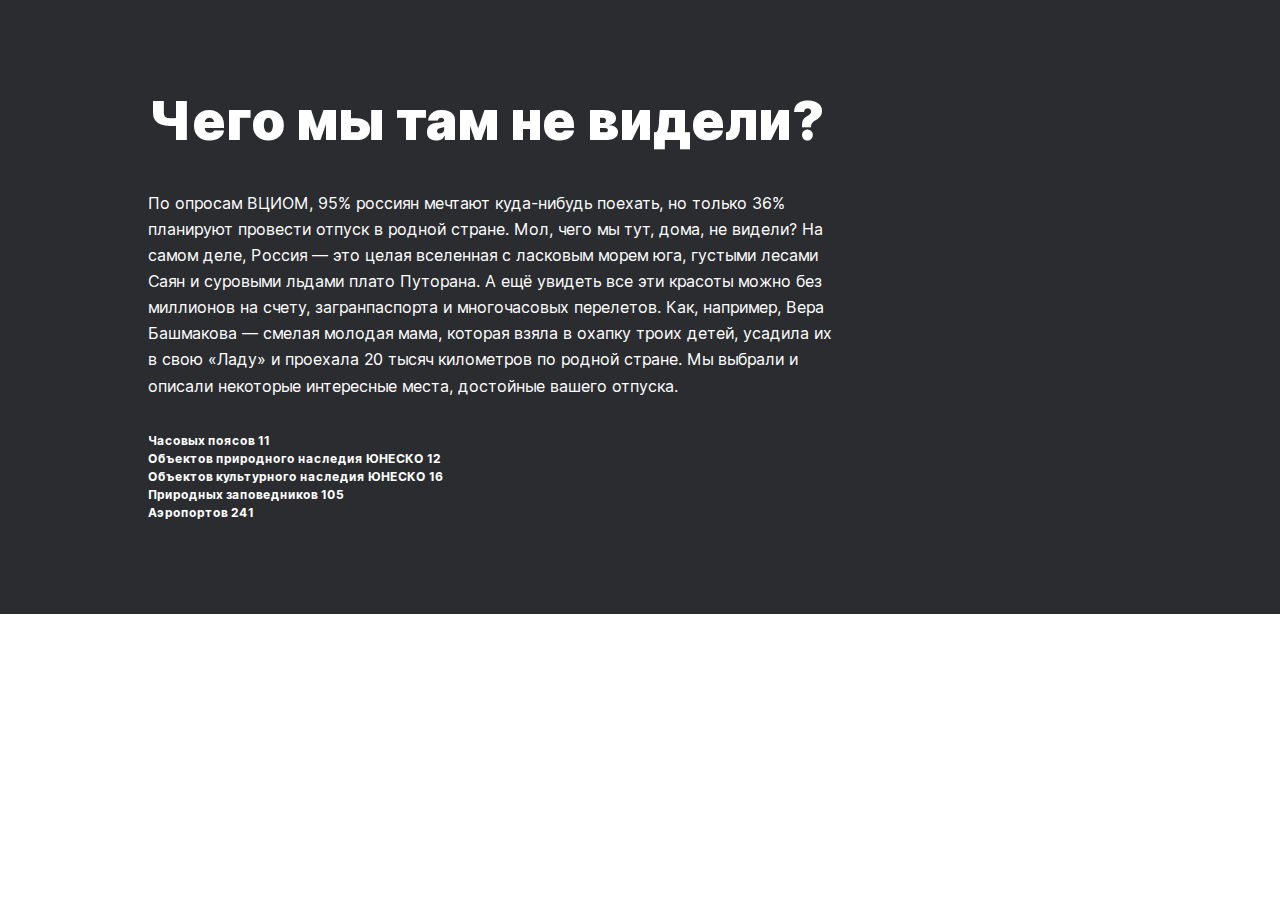
==== travel.html @ 23f6508a "сейчас буду интро делать" ====
<!DOCTYPE html>
<html lang="ru">

<head>
    <meta charset="UTF-8">
    <meta name="viewport" content="width=device-width, initial-scale=1.0">
    <link rel="stylesheet" href="./styles/travel.css">

    <title>Путешествия по России</title>
</head>

<body>

    <div class="page">

        <!-- <header class="header">
            <img class="header__logo" src="./images/header-logo.svg" alt="Логотип Яндекс">
            <div class="header__lang-links">
                <a href="./travel.html" class="header__lang-link header__lang-link_active">Ru</a>
                <a href="#" class="header__lang-link">En</a>
            </div>
        </header> -->

        <main class="content">

            <!-- <div class="lead">
                <h1 class="lead__title">Путешествия по России</h1>
                <p class="lead__subtitle">Настоящая страна не в выпусках новостей, а здесь.</p>
                <div>
                    <img class="lead__image" src="./images/lead-polka.jpg"
                        alt="Вид на спящего в поезде человека у окна">
                    <p class="caption">Ваша полка - верхняя</p>
                </div>
            </div> -->

            <div class="intro">
                <h2 class="intro__title">Чего мы там не видели?</h2>
                <p class="intro__text">По опросам ВЦИОМ, 95% россиян мечтают куда-нибудь поехать, но только 36%
                    планируют
                    провести отпуск в родной стране. Мол, чего мы тут, дома, не видели? На самом деле, Россия — это
                    целая
                    вселенная с ласковым морем юга, густыми лесами Саян и суровыми льдами плато Путорана. А ещё
                    увидеть
                    все
                    эти красоты можно без миллионов на счету, загранпаспорта и многочасовых перелетов. Как,
                    например,
                    Вера
                    Башмакова — смелая молодая мама, которая взяла в охапку троих детей, усадила их в свою «Ладу» и
                    проехала
                    20 тысяч километров по родной стране. Мы выбрали и описали некоторые интересные места, достойные
                    вашего
                    отпуска.</p>
                <ul class="intro__list">
                    <li class="intro__list_item">Часовых поясов 11</li>
                    <li class="intro__list_item">Объектов природного наследия ЮНЕСКО 12</li>
                    <li class="intro__list_item">Объектов культурного наследия ЮНЕСКО 16</li>
                    <li class="intro__list_item">Природных заповедников 105</li>
                    <li class="intro__list_item">Аэропортов 241</li>
                </ul>
            </div>

            <!-- <div class="photo-grid">
                <img src="./images/photo-grid-train.jpg" alt="" class="photo-grid__item">
                <img src="./images/photo-grid-atharva-tulsi.jpg" alt="" class="photo-grid__item">
                <img src="./images/photo-grid-tuman.jpg" alt="" class="photo-grid__item">
                <img src="./images/photo-grid-sochi.jpg" alt="" class="photo-grid__item">
                <img src="./images/photo-grid-arisa.jpg" alt="" class="photo-grid__item">
                <img src="./images/photo-grid-baikal.jpg" alt="" class="photo-grid__item">
                <img src="./images/photo-grid-elbrus.jpg" alt="" class="photo-grid__item">
                <img src="./images/photo-grid-kondratiev.jpg" alt="" class="photo-grid__item">
                <img src="./images/photo-grid-kamchatka-1.jpg" alt="" class="photo-grid__item">
                <img src="./images/photo-grid-kamchatka-2.jpg" alt="" class="photo-grid__item">
                <img src="./images/photo-grid-baikal-2.jpg" alt="" class="photo-grid__item">
                <img src="./images/photo-grid-ergaki.jpg" alt="" class="photo-grid__item">
            </div> -->

            <!-- <div class="places">

                <div class="place">
                    <h2 class="place__title">Куршская коса</h2>
                    <img src="./images/place-kosa.jpg" alt="" class="place__image">
                    <div class="place__website">
                        <p class="place__url-heading">URL</p>
                        <a href="https://park-kosa.ru/" class="place__link">park-kosa.ru</a>
                    </div>
                    <div class="place__paragraphs">
                        <p class="place__paragraph">Здесь, посреди лесов и песчаных дюн, вы сможете увидеть два
                            водных
                            горизонта
                            — спокойного Куршского залива с одной стороны и подёрнутого рябью волн Балтийского моря
                            с
                            другой.
                            Уникальная природная зона на краю российского анклава.</p>
                        <p class="place__paragraph">На этом Калининградская область не заканчивается. Для
                            путешественника и
                            исследователя там же по соседству — самая западная точка России, Балтийская коса, — и
                            немецкое
                            наследие россыпи небольших приморских городов. Атмосфера здешних мест исключает суету,
                            окуная в
                            спокойствие природы и запах стального, прохладного моря.</p>
                    </div>
                </div>

                <div class="place">
                    <h2 class="place__title">Кольский</h2>
                    <img src="./images/place-kolsky.jpg" alt="" class="place__image">
                    <div class="place__website">
                        <p class="place__url-heading">URL</p>
                        <a href="https://yourshot.nationalgeographic.com/photos/?keywords=kolskiy"
                            class="place__link">National Geographic</a>
                    </div>
                    <div class="place__paragraphs">
                        <p class="place__paragraph">Почти весь полуостров находится за Полярным кругом. Саамская
                            тундра,
                            от
                            которой на юг —
                            тайга, а на север — Ледовитый океан, прикидывающийся Баренцевым морем.</p>
                        <p class="place__paragraph">Возможно, вы смотрели Звягинцева и даже слышали историю
                            арктического
                            фестиваля в Териберке. Возможно, слово «Хибины» не осталось под снегом школьных
                            воспоминаний
                            об
                            уроках географии. Возможно, вы не интересовались пронизывающей земную кору сверхглубокой
                            скважиной,
                            а от апатитов вас давно накрывает апатия. Но ваша мечта увидеть северное сияние начинает
                            сбываться с
                            билетом
                            в Мурманск.</p>
                    </div>
                </div>

                <div class="place">
                    <h2 class="place__title">Алтай</h2>
                    <img src="./images/place-altai.jpg" alt="" class="place__image">
                    <div class="place__website">
                        <p class="place__url-heading">URL</p>
                        <a href="https://www.facebook.com/vera.bashmakova/posts/10156011613718822"
                            class="place__link">Facebook</a>
                    </div>
                    <div class="place__paragraphs">
                        <p class="place__paragraph">Алтай — одно из красивейших мест в России.
                            В первую очередь из-за гор: если ехать вдоль хребта, вы увидите склоны, усыпанные
                            соснами,
                            горные
                            реки и озёра. А если вы откроете в автомобиле окна, сможете познакомиться с невидимым
                            чудом
                            здешних
                            мест — горным воздухом.</p>
                        <p class="place__paragraph">Климат на Алтае умеренный, поэтому ехать сюда лучше всего летом.
                            Так
                            вы
                            увидите всё разнообразие местной флоры и фауны. По лесам Алтая бродят лоси, над хребтами
                            летают
                            орлы, а на равнинах пасутся косули. И знаменитые манулы — тоже обитатели Алтайского
                            края.
                        </p>
                    </div>
                </div>

                <div class="place">
                    <h2 class="place__title">Зимний Байкал</h2>
                    <img src="./images/place-winter-baikal.jpg" alt="" class="place__image">
                    <div class="place__website">
                        <p class="place__url-heading">URL</p>
                        <a href="https://vk.com/baikalmile" class="place__link">https://vk.com/baikalmile</a>
                    </div>
                    <div class="place__paragraphs">
                        <p class="place__paragraph">Всем известен Байкал как крупнейшее озеро
                            в мире. Многие также знают, что это самый большой источник пресной воды и одно из
                            красивейших
                            мест в
                            России.</p>
                        <p class="place__paragraph">Конечно, это всё так. Но Байкал ещё идеальное место
                            для соревнований
                            по
                            скийорингу. Это такой вид спорта, когда лыжник привязывает себя
                            к мотоциклу, и тандем старается развить как можно бóльшую скорость на льду. В марте 2019
                            года на
                            фестивале «Байкальская миля» был поставлен мировой рекорд — 197.011 км/ч.</p>
                    </div>
                </div>

                <div class="place">
                    <h2 class="place__title">Карелия</h2>
                    <img src="./images/place-karelia.jpg" alt="" class="place__image">
                    <div class="place__website">
                        <p class="place__url-heading">URL</p>
                        <a href="http://vodlozero.ru/" class="place__link">http://vodlozero.ru/</a>
                    </div>
                    <div class="place__paragraphs">
                        <p class="place__paragraph">Сибирь заканчивается не на Урале, а в Карелии: образующая тайгу
                            сибирская
                            лиственница не растёт западнее Водлозера. Зато здесь она вымахивает на 30 метров — леса
                            карельских
                            национальных парков из-за непроходимых болот никогда не знали топора. Некоторым соснам
                            уже
                            больше
                            чем полтысячелетия. Прикоснитесь к живому существу, видевшему солнце раньше, чем увидал
                            его
                            Иван
                            Грозный.
                            В девственном лесу на сотню километров не встретишь тропы. А на редких тропинках деревья
                            в паре метров от земли помечены медвежьими когтями. Чтобы все знали, кто тут хозяин.</p>
                    </div>
                </div>
            </div> -->

            <!-- <div class="cover">
                <a class="cover__link" href="https://stampsy.com/na-elektrichkakh-do-baikala">
                    <div class="cover__background"></div>
                    <div class="cover__overlay">
                        <h2 class="cover__title">До Байкала «на собаках»</h2>
                        <p class="cover__subtitle">По мотивам учебной темы о Транссибе — путешествие от столицы до
                            Байкала
                            на
                            электричках.</p>
                    </div>
                </a>
            </div> -->
        </main>

        <!-- <footer class="footer">
            <a href="https://yandex.ru/maps" class="footer__link">Карты</a>
            <a href="https://yandex.ru/pogoda" class="footer__link">Погода</a>
            <a href="https://rasp.yandex.ru" class="footer__link">Расписание</a>
            <a href="https://calendar.yandex.ru" class="footer__link">Календарь</a>
            <a href="https://travel.yandex.ru" class="footer__link">Путешествия</a>
            <p class="footer__copyright">© 2020. Елена Сафина</p>
        </footer> -->


    </div>



</body>

</html>
---- styles/travel.css ----
@import url(../fonts/Inter\ Web/inter.css);
@import url(../vendor/normalize.css);

.page {
    margin: 0;
    font-family: Inter;
    color: #fff;
    background-color: #2A2C2F;
    display: flex;
    flex-direction: column;
    align-items: center;
}

/* .header {
    display: flex;
    justify-content: space-between;
    width: 1184px;
    min-height: 52px;
    margin: 28px 0 0;
    padding: 0 48px;
    box-sizing: border-box;
}

@media screen and (min-width: 320px) and (max-width: 1279px) {
    .header {
        width: 100%;
    }
}

@media screen and (min-width: 768px) and (max-width: 1023px) {
    .header {
        padding: 0 24px;
    }
}

@media screen and (min-width: 320px) and (max-width: 767px) {
    .header {
        padding: 0 16px;
    }
}

.header__logo {
    width: 176px;
    height: 52px;
}

@media screen and (min-width: 320px) and (max-width: 767px) {
    .header__logo {
        width: 142px;
        height: 42px;
    }
}

.header__lang-links {
    display: grid;
    grid-template-columns: 1fr 1fr;
    gap: 18px;
    align-items: center;
}

.header__lang-link {
    font-weight: normal;
    font-size: 24px;
    line-height: 28px;
    color: #fff;
    text-decoration-line: none;
}

@media screen and (min-width: 320px) and (max-width: 767px) {
    .header__lang-link {
        font-size: 18px;
        line-height: 20px;
    }
}

.header__lang-link_active {
    text-decoration-line: underline; }*/


.content {
    display: flex;
    flex-direction: column;
    align-items: center;
    margin: 0;
    width: 1184px;
}

@media screen and (min-width: 320px) and (max-width: 1279px) {
    .content {
        width: 100%;
    }
}

/* .lead {
    display: flex;
    flex-direction: column;
    align-items: center;
    margin: 0;
}

@media screen and (min-width: 320px) and (max-width: 1279px) {
    .lead {
        width: 100%;
    }
}


.lead__title {
    font-weight: 900;
    font-size: 96px;
    line-height: 100px;
    width: 720px;
    text-align: center;
    margin: 56px 0 32px;
}

@media screen and (min-width: 1024px) and (max-width: 1279px) {
    .lead__title {
        margin: 48px 0 32px;
    }
}

@media screen and (min-width: 768px) and (max-width: 1023px) {
    .lead__title {
        margin: 48px 0 32px;
    }
}

@media screen and (min-width: 320px) and (max-width: 767px) {
    .lead__title {
        font-size: 40px;
        line-height: 44px;
        width: 288px;
        margin: 48px 0 16px;
    }
}

.lead__subtitle {
    font-weight: normal;
    font-size: 30px;
    line-height: 36px;
    width: 640px;
    text-align: center;
    margin: 0;
}

@media screen and (min-width: 320px) and (max-width: 767px) {
    .lead__subtitle {
        font-size: 16px;
        line-height: 20px;
        width: 288px;
    }
}

.lead__image {
    height: 615px;
    margin: 64px 0 8px;
}

@media screen and (min-width: 1024px) and (max-width: 1279px) {
    .lead__image {
        height: 580px;
        margin: 56px 0 8px;
    }
}

@media screen and (min-width: 768px) and (max-width: 1023px) {
    .lead__image {
        height: 480px;
        margin: 56px 0 8px;
    }
}

@media screen and (min-width: 320px) and (max-width: 767px) {
    .lead__image {
        width: 100%;
        height: 100%;
        margin: 40px 0 8px;
    }
}

.caption {
    width: 100%;
    font-weight: normal;
    font-size: 10px;
    line-height: 14px;
    letter-spacing: 1.5px;
    text-transform: uppercase;
    margin: 0;
} */

.intro {
    margin: 0;
    padding: 92px 0;
    width: 984px;
}

@media screen and (min-width: 1024px) and (max-width: 1279px) {
    .intro {
        width: 928px;
    }
}

@media screen and (min-width: 768px) and (max-width: 1023px) {
    .intro {
        padding: 88px 0;
        width: 720px;
    }
}

@media screen and (min-width: 320px) and (max-width: 767px) {
    .intro {
        padding: 64px 0;
        width: 288px;
    }
}

.intro__title {
    font-weight: 900;
    font-size: 54px;
    line-height: 58px;
    width: 690px;
    margin: 0;
}

@media screen and (min-width: 768px) and (max-width: 1023px) {
    .intro__title {
        width: 100%;
    }
}

@media screen and (min-width: 320px) and (max-width: 767px) {
    .intro__title {
        width: 100%;
        font-size: 32px;
        line-height: 35px;
    }
}

.intro__text {
    font-weight: normal;
    font-size: 16px;
    line-height: 163%;
    width: 690px;
    margin: 40px 0 33px;
}

@media screen and (min-width: 768px) and (max-width: 1023px) {
    .intro__text {
        width: 100%;
    }
}

@media screen and (min-width: 320px) and (max-width: 767px) {
    .intro__text {
        width: 100%;
    }
}

.intro__list {
    width: 690px;
    margin: 0;
    padding-left: 0;
    list-style-type: none;
}

@media screen and (min-width: 768px) and (max-width: 1023px) {
    .intro__list {
        width: 100%;
    }
}

@media screen and (min-width: 320px) and (max-width: 767px) {
    .intro__list {
        width: 100%;
    }
}


.intro__list_item {
    font-weight: bold;
    font-size: 12px;
    line-height: 18px;
}

/* .photo-grid {
    display: grid;
    grid-template-columns: repeat(4, 284px);
    grid-template-rows: repeat(3, 213px);
    gap: 16px;
}

@media screen and (min-width: 1024px) and (max-width: 1279px) {
    .photo-grid {
        display: grid;
        grid-template-columns: repeat(3, 300px);
        grid-template-rows: repeat(4, 225px);
        gap: 14px;
    }
}

@media screen and (min-width: 768px) and (max-width: 1023px) {
    .photo-grid {
        display: grid;
        grid-template-columns: 352px 352px;
        grid-template-rows: repeat(6, 264px);
        gap: 16px;
    }
}

@media screen and (min-width: 320px) and (max-width: 767px) {
    .photo-grid {
        display: grid;
        grid-template-columns: 288px;
        grid-template-rows: repeat(12, 216px);
        gap: 12px;
    }
}

.photo-grid__item {
    width: 100%;
    height: 100%;
} */

/* .places {
    width: 984px;
    display: grid;
    margin: 0;
    padding: 92px 0 0;
    gap: 80px;
} 

@media screen and (min-width: 1024px) and (max-width: 1279px) {
    .places {
        width: 928px;
    }
}

@media screen and (min-width: 768px) and (max-width: 1023px) {
    .places {
        width: 720px;
    }
}

@media screen and (min-width: 320px) and (max-width: 767px) {
    .places {
        width: px;
    }
}

.place {
    display: grid;
    grid-auto-flow: column;
    grid-template-columns: auto auto;
    grid-template-rows: auto auto;
    gap: 48px 40px;
}

.place__title {
    font-weight: 900;
    font-size: 72px;
    line-height: 76px;
    grid-row: 1;
    grid-column: 1;
    margin: 0 0;
}

.place__image {
    width: 460px;
    height: 460px;
    grid-row: 2;
    grid-column: 1;
}

.place__website {
    grid-row: 1;
    grid-column: 2;
    display: flex;
    flex-direction: column;
    justify-content: flex-end;
}

.place__url-heading {
    font-weight: normal;
    font-size: 12px;
    line-height: 12px;
    color: #aaa;
    margin: 0;
}

.place__link {
    font-weight: normal;
    font-size: 18px;
    line-height: 22px;
    text-decoration-line: underline;
    color: #fff;
    margin-top: 12px;
}

.place__link:hover {
    opacity: .8;
}

.place__paragraphs {
    width: 484px;
    font-weight: normal;
    font-size: 18px;
    line-height: 163%;
    grid-row: 2;
    grid-column: 2;
}

.place__paragraph {
    margin: 0 0 26px;
} */


/* .cover {
    width: 1184px;
    min-height: 740px;
    margin: 92px 0;
    padding: 92px 0; 
    position: relative;
}

.cover__link {
    color: #fff;
    text-decoration: none;
}

.cover__title {
    font-weight: 900;
    font-size: 72px;
    line-height: 76px;
    width: 560px;
    z-index: 3;
    text-align: center;
    margin: 0 0;
}

.cover__subtitle {
    font-weight: normal;
    font-size: 18px;
    line-height: 22px;
    width: 360px;
    z-index: 3;
    text-align: center;
    margin: 32px 0 0;
}

.cover__overlay {
    width: 100%;
    height: 100%;
    position: absolute;
    z-index: 2;
    background-color: rgba(41, 43, 46, 0.3);
    display: flex;
    flex-direction: column;
    align-items: center;
    justify-content: center;
}

.cover__overlay:hover {
    background-color: rgba(41, 43, 46, 0.8);
}

.cover__background {
    width: 100%;
    height: 100%;
    background-image: url(../images/cover-trains.jpg);
    position: absolute;
    z-index: 1;
    background-size: cover;
} */

/* .footer {
    width: 1184px;
    min-height: 18px;
    display: flex;
    margin: 0 0 24px;
    padding: 0 48px;
    box-sizing: border-box;
}

@media screen and (min-width: 320px) and (max-width: 1279px) {
    .footer {
        width: 100%;
    }
}

@media screen and (min-width: 768px) and (max-width: 1023px) {
    .footer {
        padding: 0 24px;
    }
}

@media screen and (min-width: 320px) and (max-width: 767px) {
    .footer {
        padding: 0 16px;
        flex-direction: column;
    }
}

.footer__link {
    font-weight: normal;
    font-size: 16px;
    line-height: 18px;
    color: #fff;
    text-decoration-line: none;
    margin: 0 18px 0 0;
}

@media screen and (min-width: 320px) and (max-width: 767px) {
    .footer__link {
        font-size: 24px;
        line-height: 24px;
        margin: 32px 0 0;
    }
}

.footer__link:hover {
    opacity: .8;
}

.footer__copyright {
    font-weight: normal;
    font-size: 14px;
    line-height: 16px;
    margin: 0 0 0 auto;
}

@media screen and (min-width: 320px) and (max-width: 767px) {
    .footer__copyright {
        line-height: 14px;
        margin: 48px 0 0;
    }
} */
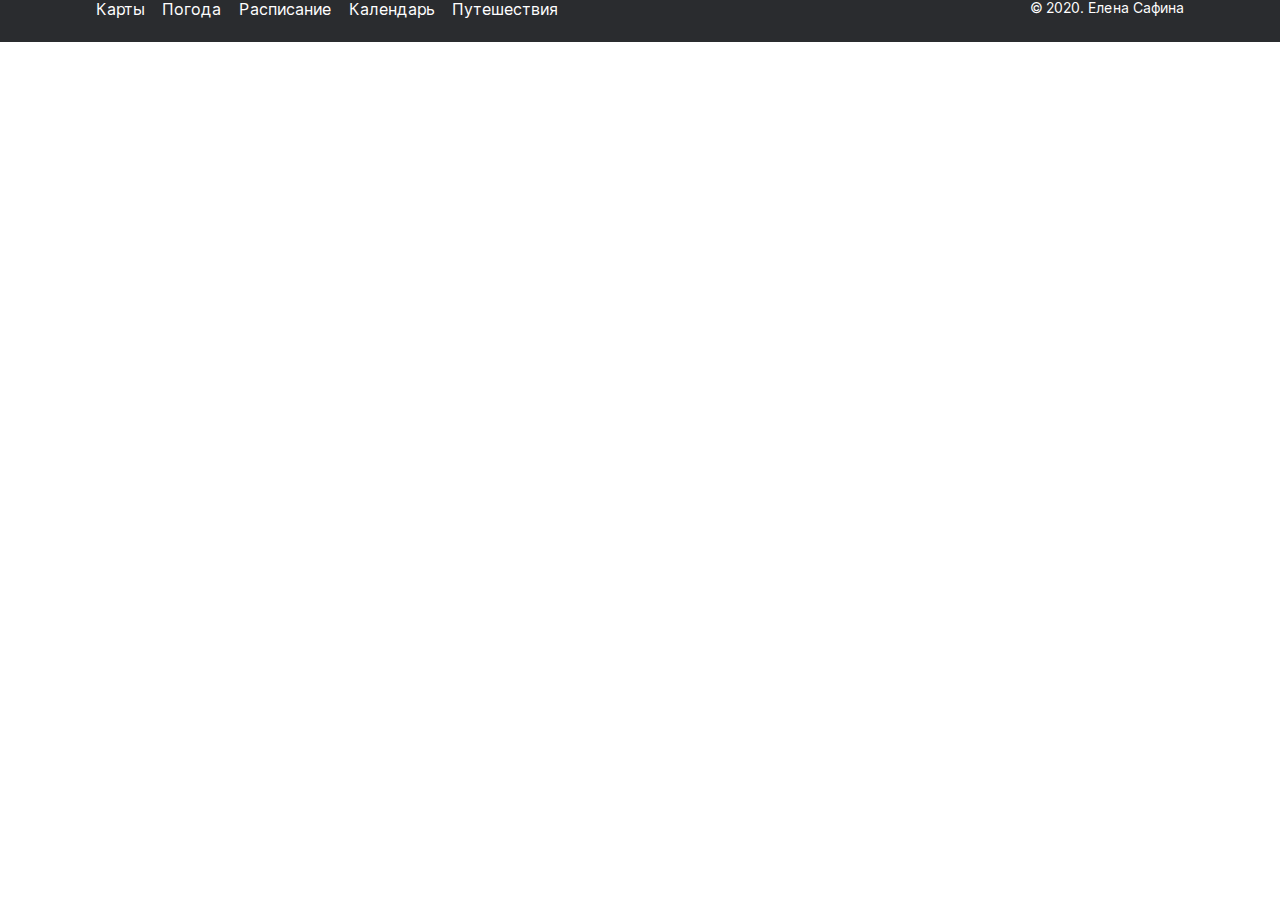
==== commit bda8fa3e: "интро сломан, иду делать грид" ====
--- a/travel.html
+++ b/travel.html
@@ -33,23 +33,16 @@
                 </div>
             </div> -->
 
-            <div class="intro">
+            <!-- <div class="intro">
                 <h2 class="intro__title">Чего мы там не видели?</h2>
-                <p class="intro__text">По опросам ВЦИОМ, 95% россиян мечтают куда-нибудь поехать, но только 36%
-                    планируют
-                    провести отпуск в родной стране. Мол, чего мы тут, дома, не видели? На самом деле, Россия — это
-                    целая
-                    вселенная с ласковым морем юга, густыми лесами Саян и суровыми льдами плато Путорана. А ещё
-                    увидеть
-                    все
-                    эти красоты можно без миллионов на счету, загранпаспорта и многочасовых перелетов. Как,
-                    например,
-                    Вера
-                    Башмакова — смелая молодая мама, которая взяла в охапку троих детей, усадила их в свою «Ладу» и
-                    проехала
-                    20 тысяч километров по родной стране. Мы выбрали и описали некоторые интересные места, достойные
-                    вашего
-                    отпуска.</p>
+                <p class="intro__text">По&nbsp;опросам ВЦИОМ, 95% россиян мечтают <nobr>куда-нибудь</nobr> поехать,
+                    но только 36% планируют провести отпуск в&nbsp;родной стране. Мол, чего мы&nbsp;тут, дома,
+                    не&nbsp;видели? На&nbsp;самом деле, Россия&nbsp;&mdash; это целая вселенная с&nbsp;ласковым морем
+                    юга, густыми лесами Саян и&nbsp;суровыми льдами плато Путорана. А&nbsp;ещё увидеть все эти красоты
+                    можно без миллионов на&nbsp;счету, загранпаспорта и&nbsp;многочасовых перелетов. Как, например, Вера
+                    Башмакова&nbsp;&mdash; смелая молодая мама, которая взяла в&nbsp;охапку троих детей, усадила
+                    их&nbsp;в&nbsp;свою &laquo;Ладу&raquo; и&nbsp;проехала 20 тысяч километров по&nbsp;родной стране.
+                    Мы&nbsp;выбрали и&nbsp;описали некоторые интересные места, достойные вашего отпуска.</p>
                 <ul class="intro__list">
                     <li class="intro__list_item">Часовых поясов 11</li>
                     <li class="intro__list_item">Объектов природного наследия ЮНЕСКО 12</li>
@@ -57,7 +50,7 @@
                     <li class="intro__list_item">Природных заповедников 105</li>
                     <li class="intro__list_item">Аэропортов 241</li>
                 </ul>
-            </div>
+            </div> -->
 
             <!-- <div class="photo-grid">
                 <img src="./images/photo-grid-train.jpg" alt="" class="photo-grid__item">
@@ -219,14 +212,14 @@
             </div> -->
         </main>
 
-        <!-- <footer class="footer">
+        <footer class="footer">
             <a href="https://yandex.ru/maps" class="footer__link">Карты</a>
             <a href="https://yandex.ru/pogoda" class="footer__link">Погода</a>
             <a href="https://rasp.yandex.ru" class="footer__link">Расписание</a>
             <a href="https://calendar.yandex.ru" class="footer__link">Календарь</a>
             <a href="https://travel.yandex.ru" class="footer__link">Путешествия</a>
             <p class="footer__copyright">© 2020. Елена Сафина</p>
-        </footer> -->
+        </footer>
 
 
     </div>
--- a/styles/travel.css
+++ b/styles/travel.css
@@ -189,29 +189,30 @@
     margin: 0;
 } */
 
-.intro {
-    margin: 0;
-    padding: 92px 0;
+/* .intro {
+    margin: 92px 0;
     width: 984px;
+
 }
 
 @media screen and (min-width: 1024px) and (max-width: 1279px) {
     .intro {
+
         width: 928px;
     }
 }
 
 @media screen and (min-width: 768px) and (max-width: 1023px) {
     .intro {
-        padding: 88px 0;
         width: 720px;
+        margin: 88px 24px;
     }
 }
 
 @media screen and (min-width: 320px) and (max-width: 767px) {
     .intro {
-        padding: 64px 0;
-        width: 288px;
+        margin: 64px 16px;
+        min-width: 288px;
     }
 }
 
@@ -219,7 +220,7 @@
     font-weight: 900;
     font-size: 54px;
     line-height: 58px;
-    width: 690px;
+    width: 100%;
     margin: 0;
 }
 
@@ -241,7 +242,7 @@
     font-weight: normal;
     font-size: 16px;
     line-height: 163%;
-    width: 690px;
+    max-width: 100%;
     margin: 40px 0 33px;
 }
 
@@ -281,7 +282,7 @@
     font-weight: bold;
     font-size: 12px;
     line-height: 18px;
-}
+} */
 
 /* .photo-grid {
     display: grid;
@@ -473,7 +474,7 @@
     background-size: cover;
 } */
 
-/* .footer {
+.footer {
     width: 1184px;
     min-height: 18px;
     display: flex;
@@ -534,4 +535,4 @@
         line-height: 14px;
         margin: 48px 0 0;
     }
-} */+}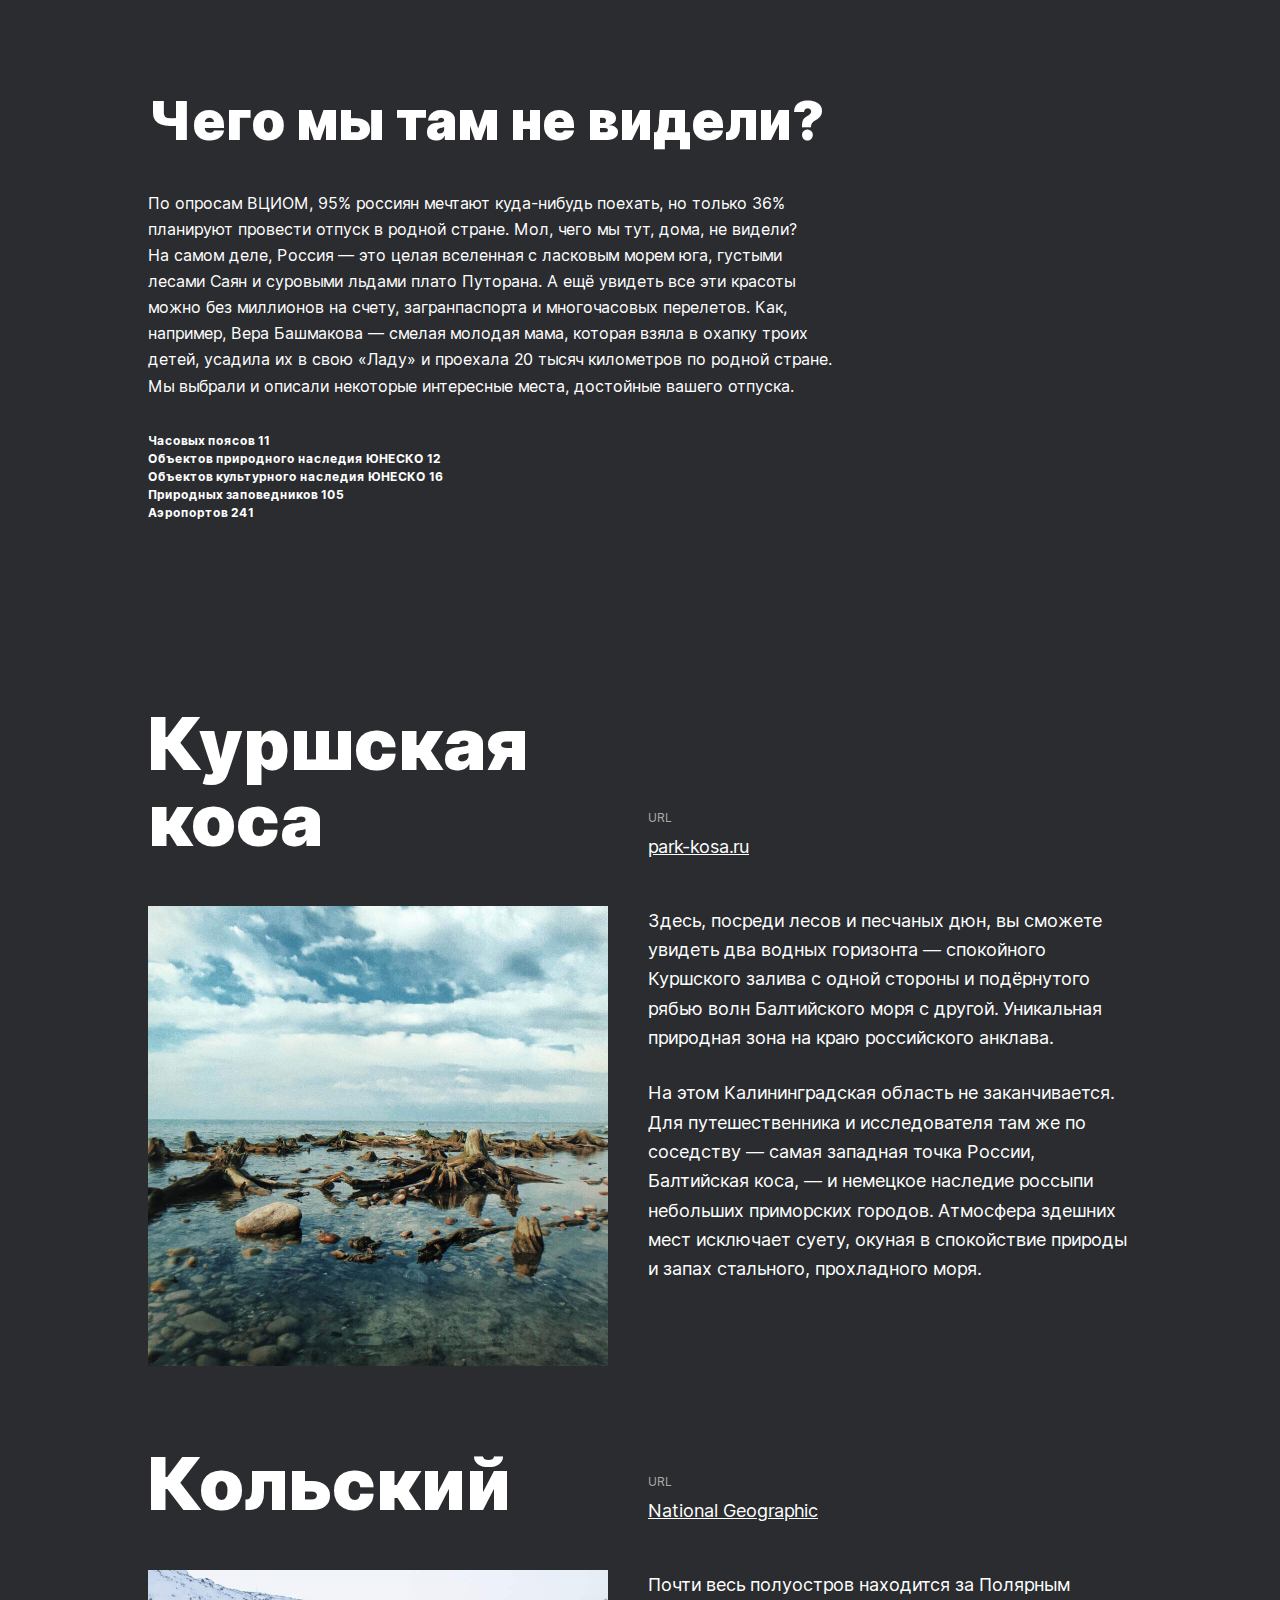
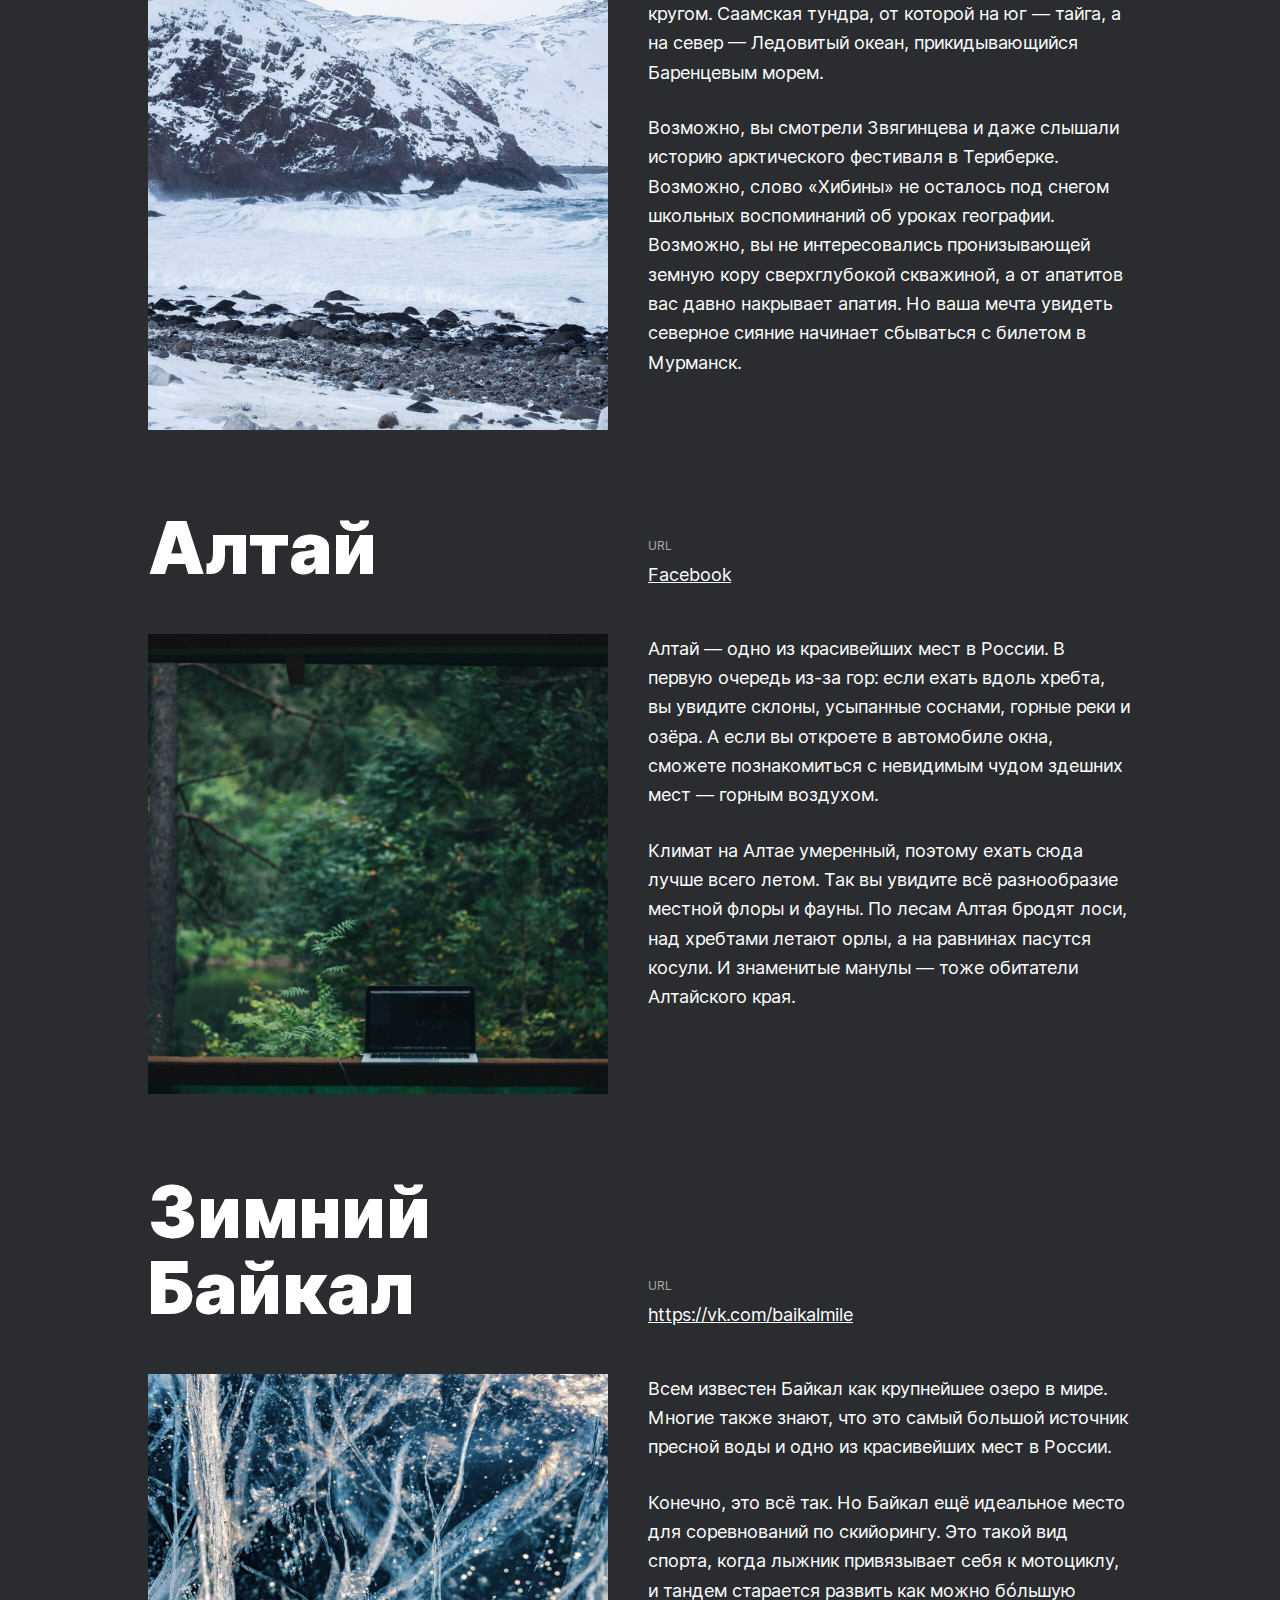
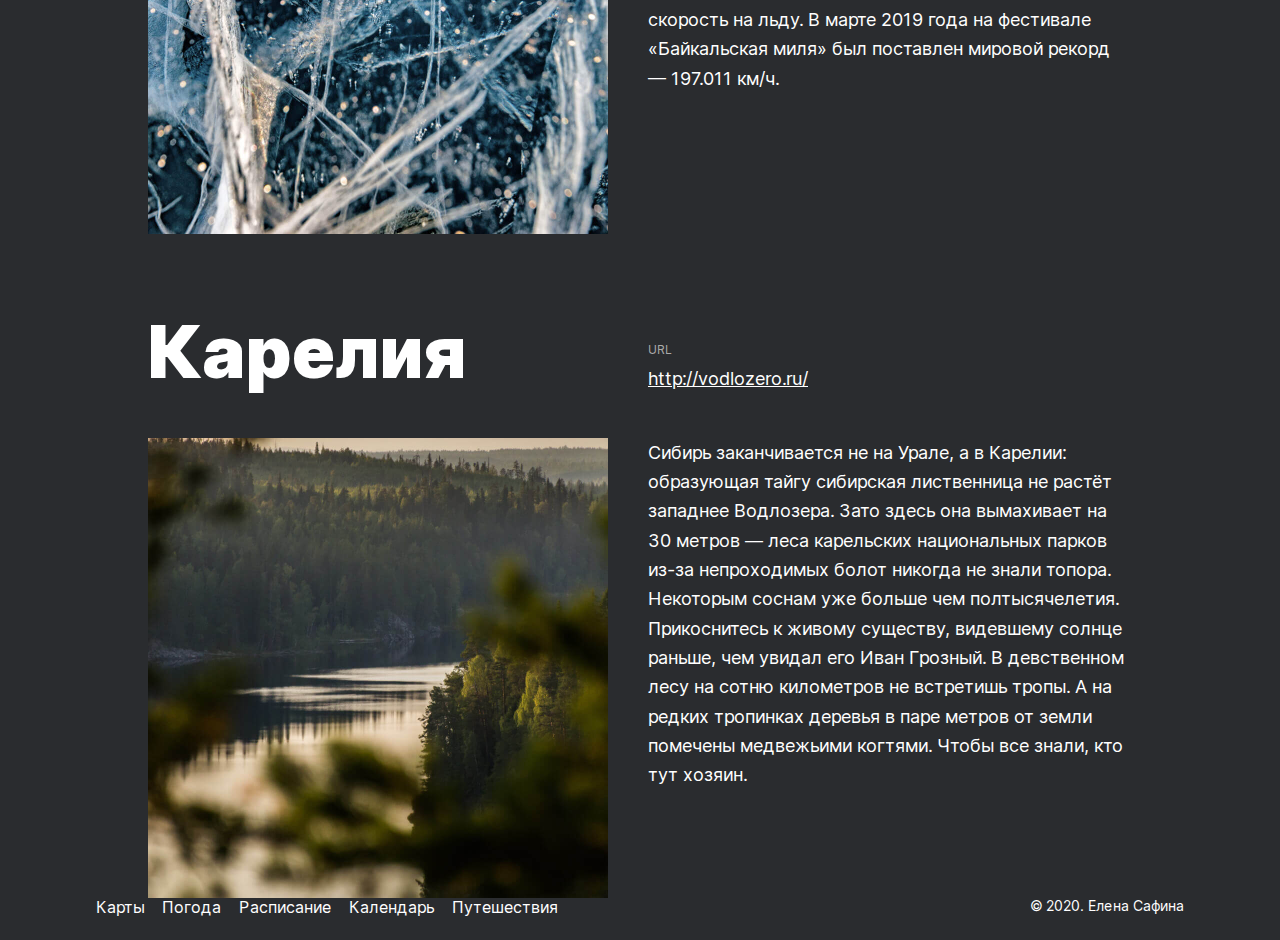
==== commit 96adc598: "интро ок" ====
--- a/travel.html
+++ b/travel.html
@@ -19,11 +19,11 @@
                 <a href="./travel.html" class="header__lang-link header__lang-link_active">Ru</a>
                 <a href="#" class="header__lang-link">En</a>
             </div>
-        </header> -->
+        </header>
 
         <main class="content">
 
-            <!-- <div class="lead">
+            <div class="lead">
                 <h1 class="lead__title">Путешествия по России</h1>
                 <p class="lead__subtitle">Настоящая страна не в выпусках новостей, а здесь.</p>
                 <div>
@@ -33,26 +33,26 @@
                 </div>
             </div> -->
 
-            <!-- <div class="intro">
-                <h2 class="intro__title">Чего мы там не видели?</h2>
-                <p class="intro__text">По&nbsp;опросам ВЦИОМ, 95% россиян мечтают <nobr>куда-нибудь</nobr> поехать,
-                    но только 36% планируют провести отпуск в&nbsp;родной стране. Мол, чего мы&nbsp;тут, дома,
-                    не&nbsp;видели? На&nbsp;самом деле, Россия&nbsp;&mdash; это целая вселенная с&nbsp;ласковым морем
-                    юга, густыми лесами Саян и&nbsp;суровыми льдами плато Путорана. А&nbsp;ещё увидеть все эти красоты
-                    можно без миллионов на&nbsp;счету, загранпаспорта и&nbsp;многочасовых перелетов. Как, например, Вера
-                    Башмакова&nbsp;&mdash; смелая молодая мама, которая взяла в&nbsp;охапку троих детей, усадила
-                    их&nbsp;в&nbsp;свою &laquo;Ладу&raquo; и&nbsp;проехала 20 тысяч километров по&nbsp;родной стране.
-                    Мы&nbsp;выбрали и&nbsp;описали некоторые интересные места, достойные вашего отпуска.</p>
-                <ul class="intro__list">
-                    <li class="intro__list_item">Часовых поясов 11</li>
-                    <li class="intro__list_item">Объектов природного наследия ЮНЕСКО 12</li>
-                    <li class="intro__list_item">Объектов культурного наследия ЮНЕСКО 16</li>
-                    <li class="intro__list_item">Природных заповедников 105</li>
-                    <li class="intro__list_item">Аэропортов 241</li>
-                </ul>
-            </div> -->
-
-            <!-- <div class="photo-grid">
+        <div class="intro">
+            <h2 class="intro__title">Чего мы там не видели?</h2>
+            <p class="intro__text">По&nbsp;опросам ВЦИОМ, 95% россиян мечтают <nobr>куда-нибудь</nobr> поехать,
+                но только 36% планируют провести отпуск в&nbsp;родной стране. Мол, чего мы&nbsp;тут, дома,
+                не&nbsp;видели? На&nbsp;самом деле, Россия&nbsp;&mdash; это целая вселенная с&nbsp;ласковым морем
+                юга, густыми лесами Саян и&nbsp;суровыми льдами плато Путорана. А&nbsp;ещё увидеть все эти красоты
+                можно без миллионов на&nbsp;счету, загранпаспорта и&nbsp;многочасовых перелетов. Как, например, Вера
+                Башмакова&nbsp;&mdash; смелая молодая мама, которая взяла в&nbsp;охапку троих детей, усадила
+                их&nbsp;в&nbsp;свою &laquo;Ладу&raquo; и&nbsp;проехала 20 тысяч километров по&nbsp;родной стране.
+                Мы&nbsp;выбрали и&nbsp;описали некоторые интересные места, достойные вашего отпуска.</p>
+            <ul class="intro__list">
+                <li class="intro__list_item">Часовых поясов 11</li>
+                <li class="intro__list_item">Объектов природного наследия ЮНЕСКО 12</li>
+                <li class="intro__list_item">Объектов культурного наследия ЮНЕСКО 16</li>
+                <li class="intro__list_item">Природных заповедников 105</li>
+                <li class="intro__list_item">Аэропортов 241</li>
+            </ul>
+        </div>
+
+        <!-- <div class="photo-grid">
                 <img src="./images/photo-grid-train.jpg" alt="" class="photo-grid__item">
                 <img src="./images/photo-grid-atharva-tulsi.jpg" alt="" class="photo-grid__item">
                 <img src="./images/photo-grid-tuman.jpg" alt="" class="photo-grid__item">
@@ -67,138 +67,138 @@
                 <img src="./images/photo-grid-ergaki.jpg" alt="" class="photo-grid__item">
             </div> -->
 
-            <!-- <div class="places">
-
-                <div class="place">
-                    <h2 class="place__title">Куршская коса</h2>
-                    <img src="./images/place-kosa.jpg" alt="" class="place__image">
-                    <div class="place__website">
-                        <p class="place__url-heading">URL</p>
-                        <a href="https://park-kosa.ru/" class="place__link">park-kosa.ru</a>
-                    </div>
-                    <div class="place__paragraphs">
-                        <p class="place__paragraph">Здесь, посреди лесов и песчаных дюн, вы сможете увидеть два
-                            водных
-                            горизонта
-                            — спокойного Куршского залива с одной стороны и подёрнутого рябью волн Балтийского моря
-                            с
-                            другой.
-                            Уникальная природная зона на краю российского анклава.</p>
-                        <p class="place__paragraph">На этом Калининградская область не заканчивается. Для
-                            путешественника и
-                            исследователя там же по соседству — самая западная точка России, Балтийская коса, — и
-                            немецкое
-                            наследие россыпи небольших приморских городов. Атмосфера здешних мест исключает суету,
-                            окуная в
-                            спокойствие природы и запах стального, прохладного моря.</p>
-                    </div>
-                </div>
-
-                <div class="place">
-                    <h2 class="place__title">Кольский</h2>
-                    <img src="./images/place-kolsky.jpg" alt="" class="place__image">
-                    <div class="place__website">
-                        <p class="place__url-heading">URL</p>
-                        <a href="https://yourshot.nationalgeographic.com/photos/?keywords=kolskiy"
-                            class="place__link">National Geographic</a>
-                    </div>
-                    <div class="place__paragraphs">
-                        <p class="place__paragraph">Почти весь полуостров находится за Полярным кругом. Саамская
-                            тундра,
-                            от
-                            которой на юг —
-                            тайга, а на север — Ледовитый океан, прикидывающийся Баренцевым морем.</p>
-                        <p class="place__paragraph">Возможно, вы смотрели Звягинцева и даже слышали историю
-                            арктического
-                            фестиваля в Териберке. Возможно, слово «Хибины» не осталось под снегом школьных
-                            воспоминаний
-                            об
-                            уроках географии. Возможно, вы не интересовались пронизывающей земную кору сверхглубокой
-                            скважиной,
-                            а от апатитов вас давно накрывает апатия. Но ваша мечта увидеть северное сияние начинает
-                            сбываться с
-                            билетом
-                            в Мурманск.</p>
-                    </div>
-                </div>
-
-                <div class="place">
-                    <h2 class="place__title">Алтай</h2>
-                    <img src="./images/place-altai.jpg" alt="" class="place__image">
-                    <div class="place__website">
-                        <p class="place__url-heading">URL</p>
-                        <a href="https://www.facebook.com/vera.bashmakova/posts/10156011613718822"
-                            class="place__link">Facebook</a>
-                    </div>
-                    <div class="place__paragraphs">
-                        <p class="place__paragraph">Алтай — одно из красивейших мест в России.
-                            В первую очередь из-за гор: если ехать вдоль хребта, вы увидите склоны, усыпанные
-                            соснами,
-                            горные
-                            реки и озёра. А если вы откроете в автомобиле окна, сможете познакомиться с невидимым
-                            чудом
-                            здешних
-                            мест — горным воздухом.</p>
-                        <p class="place__paragraph">Климат на Алтае умеренный, поэтому ехать сюда лучше всего летом.
-                            Так
-                            вы
-                            увидите всё разнообразие местной флоры и фауны. По лесам Алтая бродят лоси, над хребтами
-                            летают
-                            орлы, а на равнинах пасутся косули. И знаменитые манулы — тоже обитатели Алтайского
-                            края.
-                        </p>
-                    </div>
-                </div>
-
-                <div class="place">
-                    <h2 class="place__title">Зимний Байкал</h2>
-                    <img src="./images/place-winter-baikal.jpg" alt="" class="place__image">
-                    <div class="place__website">
-                        <p class="place__url-heading">URL</p>
-                        <a href="https://vk.com/baikalmile" class="place__link">https://vk.com/baikalmile</a>
-                    </div>
-                    <div class="place__paragraphs">
-                        <p class="place__paragraph">Всем известен Байкал как крупнейшее озеро
-                            в мире. Многие также знают, что это самый большой источник пресной воды и одно из
-                            красивейших
-                            мест в
-                            России.</p>
-                        <p class="place__paragraph">Конечно, это всё так. Но Байкал ещё идеальное место
-                            для соревнований
-                            по
-                            скийорингу. Это такой вид спорта, когда лыжник привязывает себя
-                            к мотоциклу, и тандем старается развить как можно бóльшую скорость на льду. В марте 2019
-                            года на
-                            фестивале «Байкальская миля» был поставлен мировой рекорд — 197.011 км/ч.</p>
-                    </div>
-                </div>
-
-                <div class="place">
-                    <h2 class="place__title">Карелия</h2>
-                    <img src="./images/place-karelia.jpg" alt="" class="place__image">
-                    <div class="place__website">
-                        <p class="place__url-heading">URL</p>
-                        <a href="http://vodlozero.ru/" class="place__link">http://vodlozero.ru/</a>
-                    </div>
-                    <div class="place__paragraphs">
-                        <p class="place__paragraph">Сибирь заканчивается не на Урале, а в Карелии: образующая тайгу
-                            сибирская
-                            лиственница не растёт западнее Водлозера. Зато здесь она вымахивает на 30 метров — леса
-                            карельских
-                            национальных парков из-за непроходимых болот никогда не знали топора. Некоторым соснам
-                            уже
-                            больше
-                            чем полтысячелетия. Прикоснитесь к живому существу, видевшему солнце раньше, чем увидал
-                            его
-                            Иван
-                            Грозный.
-                            В девственном лесу на сотню километров не встретишь тропы. А на редких тропинках деревья
-                            в паре метров от земли помечены медвежьими когтями. Чтобы все знали, кто тут хозяин.</p>
-                    </div>
-                </div>
-            </div> -->
-
-            <!-- <div class="cover">
+        <div class="places">
+
+            <div class="place">
+                <h2 class="place__title">Куршская коса</h2>
+                <img src="./images/place-kosa.jpg" alt="" class="place__image">
+                <div class="place__website">
+                    <p class="place__url-heading">URL</p>
+                    <a href="https://park-kosa.ru/" class="place__link">park-kosa.ru</a>
+                </div>
+                <div class="place__paragraphs">
+                    <p class="place__paragraph">Здесь, посреди лесов и песчаных дюн, вы сможете увидеть два
+                        водных
+                        горизонта
+                        — спокойного Куршского залива с одной стороны и подёрнутого рябью волн Балтийского моря
+                        с
+                        другой.
+                        Уникальная природная зона на краю российского анклава.</p>
+                    <p class="place__paragraph">На этом Калининградская область не заканчивается. Для
+                        путешественника и
+                        исследователя там же по соседству — самая западная точка России, Балтийская коса, — и
+                        немецкое
+                        наследие россыпи небольших приморских городов. Атмосфера здешних мест исключает суету,
+                        окуная в
+                        спокойствие природы и запах стального, прохладного моря.</p>
+                </div>
+            </div>
+
+            <div class="place">
+                <h2 class="place__title">Кольский</h2>
+                <img src="./images/place-kolsky.jpg" alt="" class="place__image">
+                <div class="place__website">
+                    <p class="place__url-heading">URL</p>
+                    <a href="https://yourshot.nationalgeographic.com/photos/?keywords=kolskiy"
+                        class="place__link">National Geographic</a>
+                </div>
+                <div class="place__paragraphs">
+                    <p class="place__paragraph">Почти весь полуостров находится за Полярным кругом. Саамская
+                        тундра,
+                        от
+                        которой на юг —
+                        тайга, а на север — Ледовитый океан, прикидывающийся Баренцевым морем.</p>
+                    <p class="place__paragraph">Возможно, вы смотрели Звягинцева и даже слышали историю
+                        арктического
+                        фестиваля в Териберке. Возможно, слово «Хибины» не осталось под снегом школьных
+                        воспоминаний
+                        об
+                        уроках географии. Возможно, вы не интересовались пронизывающей земную кору сверхглубокой
+                        скважиной,
+                        а от апатитов вас давно накрывает апатия. Но ваша мечта увидеть северное сияние начинает
+                        сбываться с
+                        билетом
+                        в Мурманск.</p>
+                </div>
+            </div>
+
+            <div class="place">
+                <h2 class="place__title">Алтай</h2>
+                <img src="./images/place-altai.jpg" alt="" class="place__image">
+                <div class="place__website">
+                    <p class="place__url-heading">URL</p>
+                    <a href="https://www.facebook.com/vera.bashmakova/posts/10156011613718822"
+                        class="place__link">Facebook</a>
+                </div>
+                <div class="place__paragraphs">
+                    <p class="place__paragraph">Алтай — одно из красивейших мест в России.
+                        В первую очередь из-за гор: если ехать вдоль хребта, вы увидите склоны, усыпанные
+                        соснами,
+                        горные
+                        реки и озёра. А если вы откроете в автомобиле окна, сможете познакомиться с невидимым
+                        чудом
+                        здешних
+                        мест — горным воздухом.</p>
+                    <p class="place__paragraph">Климат на Алтае умеренный, поэтому ехать сюда лучше всего летом.
+                        Так
+                        вы
+                        увидите всё разнообразие местной флоры и фауны. По лесам Алтая бродят лоси, над хребтами
+                        летают
+                        орлы, а на равнинах пасутся косули. И знаменитые манулы — тоже обитатели Алтайского
+                        края.
+                    </p>
+                </div>
+            </div>
+
+            <div class="place">
+                <h2 class="place__title">Зимний Байкал</h2>
+                <img src="./images/place-winter-baikal.jpg" alt="" class="place__image">
+                <div class="place__website">
+                    <p class="place__url-heading">URL</p>
+                    <a href="https://vk.com/baikalmile" class="place__link">https://vk.com/baikalmile</a>
+                </div>
+                <div class="place__paragraphs">
+                    <p class="place__paragraph">Всем известен Байкал как крупнейшее озеро
+                        в мире. Многие также знают, что это самый большой источник пресной воды и одно из
+                        красивейших
+                        мест в
+                        России.</p>
+                    <p class="place__paragraph">Конечно, это всё так. Но Байкал ещё идеальное место
+                        для соревнований
+                        по
+                        скийорингу. Это такой вид спорта, когда лыжник привязывает себя
+                        к мотоциклу, и тандем старается развить как можно бóльшую скорость на льду. В марте 2019
+                        года на
+                        фестивале «Байкальская миля» был поставлен мировой рекорд — 197.011 км/ч.</p>
+                </div>
+            </div>
+
+            <div class="place">
+                <h2 class="place__title">Карелия</h2>
+                <img src="./images/place-karelia.jpg" alt="" class="place__image">
+                <div class="place__website">
+                    <p class="place__url-heading">URL</p>
+                    <a href="http://vodlozero.ru/" class="place__link">http://vodlozero.ru/</a>
+                </div>
+                <div class="place__paragraphs">
+                    <p class="place__paragraph">Сибирь заканчивается не на Урале, а в Карелии: образующая тайгу
+                        сибирская
+                        лиственница не растёт западнее Водлозера. Зато здесь она вымахивает на 30 метров — леса
+                        карельских
+                        национальных парков из-за непроходимых болот никогда не знали топора. Некоторым соснам
+                        уже
+                        больше
+                        чем полтысячелетия. Прикоснитесь к живому существу, видевшему солнце раньше, чем увидал
+                        его
+                        Иван
+                        Грозный.
+                        В девственном лесу на сотню километров не встретишь тропы. А на редких тропинках деревья
+                        в паре метров от земли помечены медвежьими когтями. Чтобы все знали, кто тут хозяин.</p>
+                </div>
+            </div>
+        </div>
+
+        <!-- <div class="cover">
                 <a class="cover__link" href="https://stampsy.com/na-elektrichkakh-do-baikala">
                     <div class="cover__background"></div>
                     <div class="cover__overlay">
--- a/styles/travel.css
+++ b/styles/travel.css
@@ -74,7 +74,8 @@
 }
 
 .header__lang-link_active {
-    text-decoration-line: underline; }*/
+    text-decoration-line: underline;
+}
 
 
 .content {
@@ -91,7 +92,7 @@
     }
 }
 
-/* .lead {
+.lead {
     display: flex;
     flex-direction: column;
     align-items: center;
@@ -189,30 +190,33 @@
     margin: 0;
 } */
 
-/* .intro {
+.intro {
     margin: 92px 0;
     width: 984px;
-
+    padding-right: calc(984px - 690px);
+    box-sizing: border-box;
 }
 
 @media screen and (min-width: 1024px) and (max-width: 1279px) {
     .intro {
-
         width: 928px;
+        padding-right: calc(928px - 690px);
     }
 }
 
 @media screen and (min-width: 768px) and (max-width: 1023px) {
     .intro {
-        width: 720px;
-        margin: 88px 24px;
+        width: 100%;
+        margin: 88px 0;
+        padding: 0 24px;
     }
 }
 
 @media screen and (min-width: 320px) and (max-width: 767px) {
     .intro {
-        margin: 64px 16px;
-        min-width: 288px;
+        width: 100%;
+        margin: 64px 0;
+        padding: 0 16px;
     }
 }
 
@@ -220,19 +224,11 @@
     font-weight: 900;
     font-size: 54px;
     line-height: 58px;
-    width: 100%;
-    margin: 0;
-}
-
-@media screen and (min-width: 768px) and (max-width: 1023px) {
+    margin: 0;
+}
+
+@media screen and (min-width: 320px) and (max-width: 767px) {
     .intro__title {
-        width: 100%;
-    }
-}
-
-@media screen and (min-width: 320px) and (max-width: 767px) {
-    .intro__title {
-        width: 100%;
         font-size: 32px;
         line-height: 35px;
     }
@@ -242,47 +238,20 @@
     font-weight: normal;
     font-size: 16px;
     line-height: 163%;
-    max-width: 100%;
     margin: 40px 0 33px;
 }
 
-@media screen and (min-width: 768px) and (max-width: 1023px) {
-    .intro__text {
-        width: 100%;
-    }
-}
-
-@media screen and (min-width: 320px) and (max-width: 767px) {
-    .intro__text {
-        width: 100%;
-    }
-}
-
 .intro__list {
-    width: 690px;
     margin: 0;
     padding-left: 0;
     list-style-type: none;
 }
-
-@media screen and (min-width: 768px) and (max-width: 1023px) {
-    .intro__list {
-        width: 100%;
-    }
-}
-
-@media screen and (min-width: 320px) and (max-width: 767px) {
-    .intro__list {
-        width: 100%;
-    }
-}
-
 
 .intro__list_item {
     font-weight: bold;
     font-size: 12px;
     line-height: 18px;
-} */
+}
 
 /* .photo-grid {
     display: grid;
@@ -323,13 +292,13 @@
     height: 100%;
 } */
 
-/* .places {
+.places {
     width: 984px;
     display: grid;
     margin: 0;
     padding: 92px 0 0;
     gap: 80px;
-} 
+}
 
 @media screen and (min-width: 1024px) and (max-width: 1279px) {
     .places {
@@ -345,7 +314,7 @@
 
 @media screen and (min-width: 320px) and (max-width: 767px) {
     .places {
-        width: px;
+        width: 100%;
     }
 }
 
@@ -355,6 +324,24 @@
     grid-template-columns: auto auto;
     grid-template-rows: auto auto;
     gap: 48px 40px;
+}
+
+@media screen and (min-width: 1024px) and (max-width: 1279px) {
+    .place {
+        gap: 48px 32px;
+    }
+}
+
+@media screen and (min-width: 768px) and (max-width: 1023px) {
+    .place {
+        gap: 48px 28px;
+    }
+}
+
+@media screen and (min-width: 320px) and (max-width: 767px) {
+    .place {
+        width: 100%;
+    }
 }
 
 .place__title {
@@ -373,6 +360,27 @@
     grid-column: 1;
 }
 
+@media screen and (min-width: 1024px) and (max-width: 1279px) {
+    .place__image {
+        width: 440px;
+        height: 440px;
+    }
+}
+
+@media screen and (min-width: 768px) and (max-width: 1023px) {
+    .place__image {
+        width: 240px;
+        height: 240px;
+    }
+}
+
+@media screen and (min-width: 320px) and (max-width: 767px) {
+    .place__image {
+        width: 288px;
+        height: 216px;
+    }
+}
+
 .place__website {
     grid-row: 1;
     grid-column: 2;
@@ -411,9 +419,28 @@
     grid-column: 2;
 }
 
+@media screen and (min-width: 1024px) and (max-width: 1279px) {
+    .place__paragraphs {
+        width: 456px;
+    }
+}
+
+@media screen and (min-width: 768px) and (max-width: 1023px) {
+    .place__paragraphs {
+        width: 352px;
+    }
+}
+
+@media screen and (min-width: 320px) and (max-width: 767px) {
+    .place__paragraphs {
+        width: 288px;
+    }
+}
+
+
 .place__paragraph {
     margin: 0 0 26px;
-} */
+}
 
 
 /* .cover {
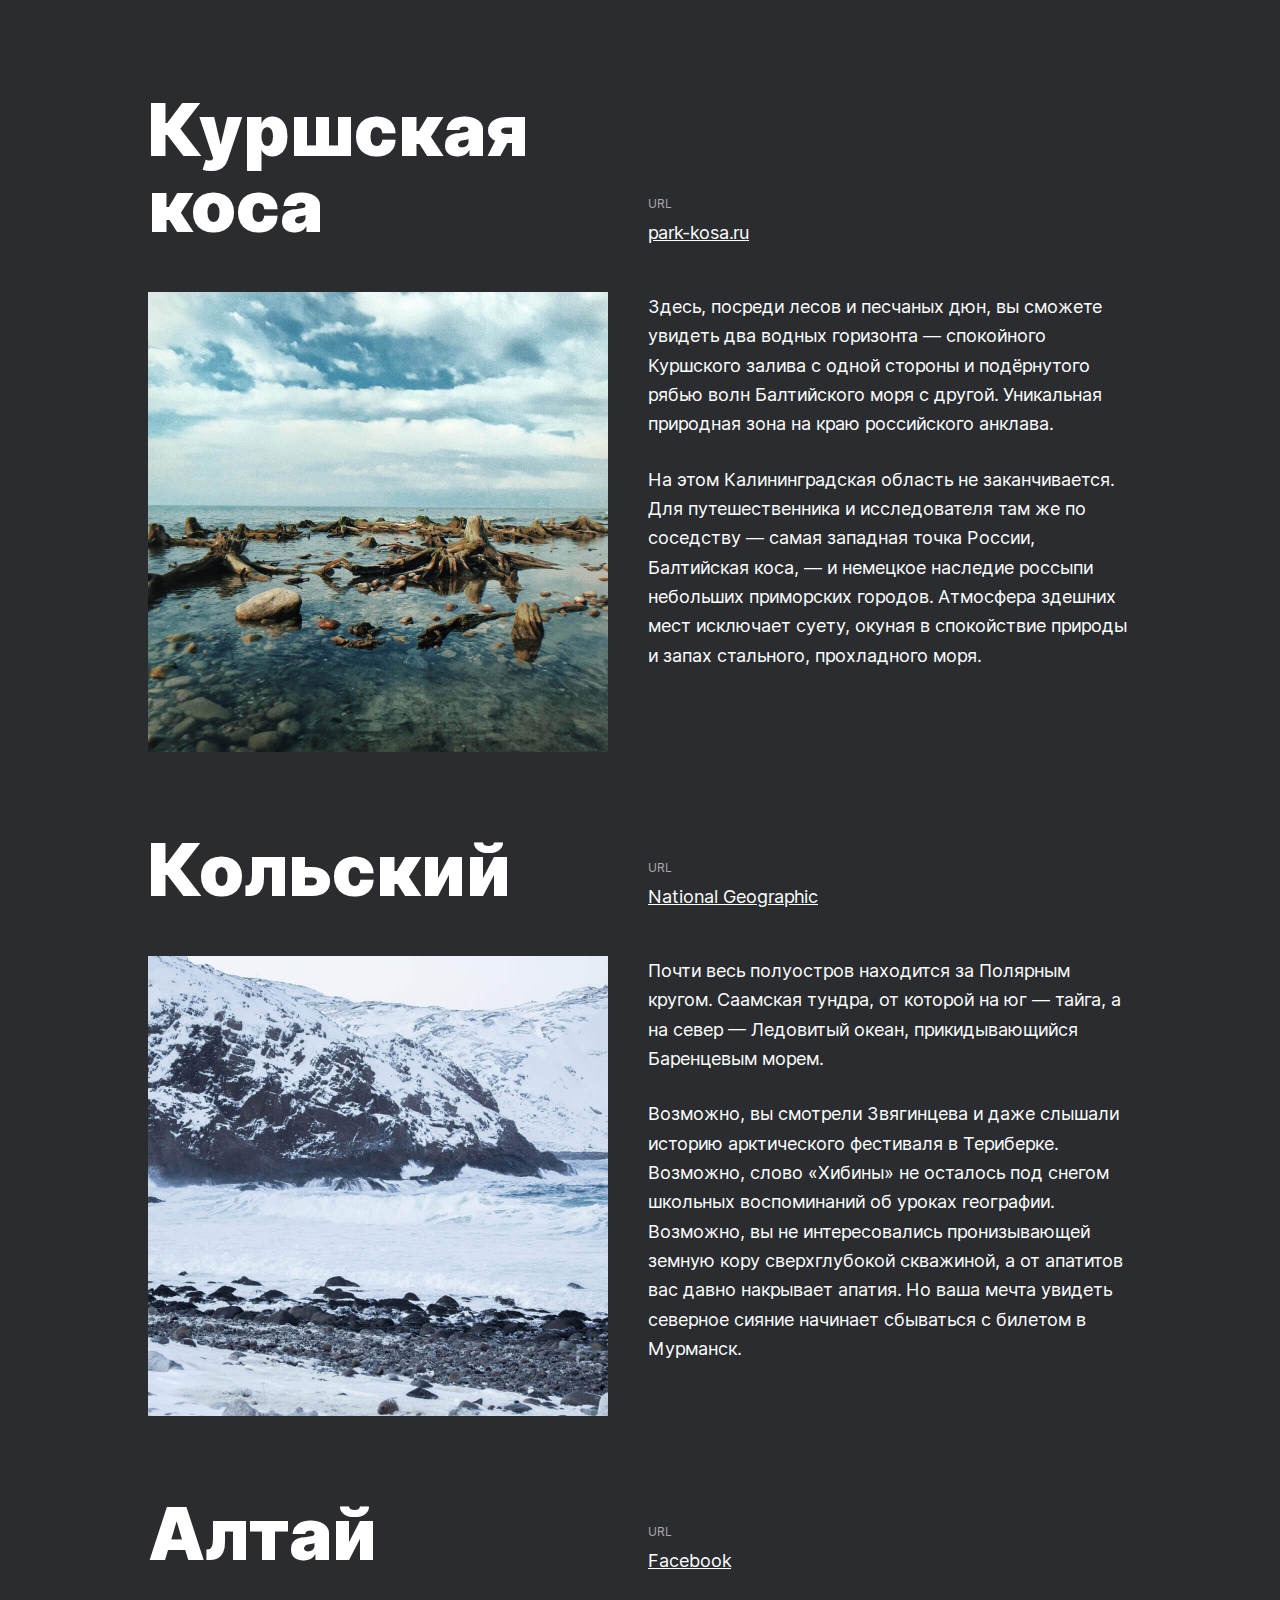
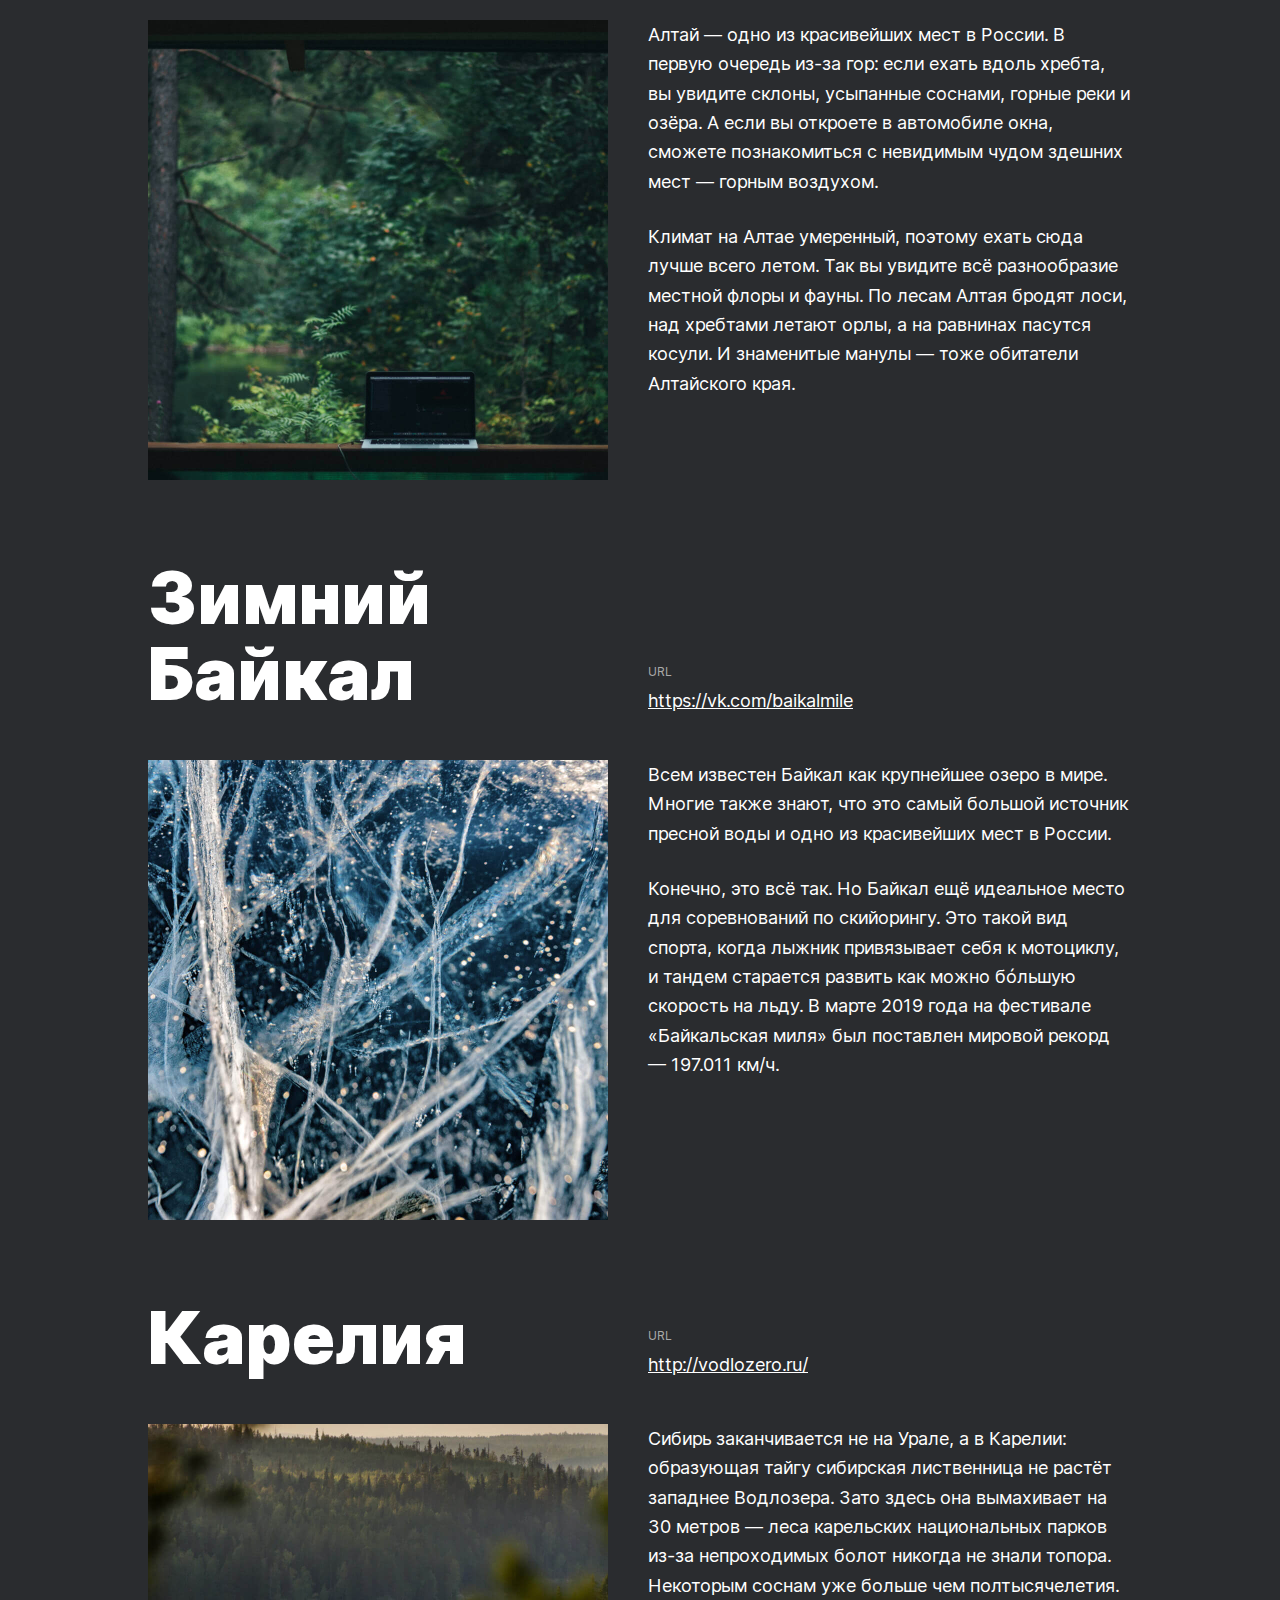
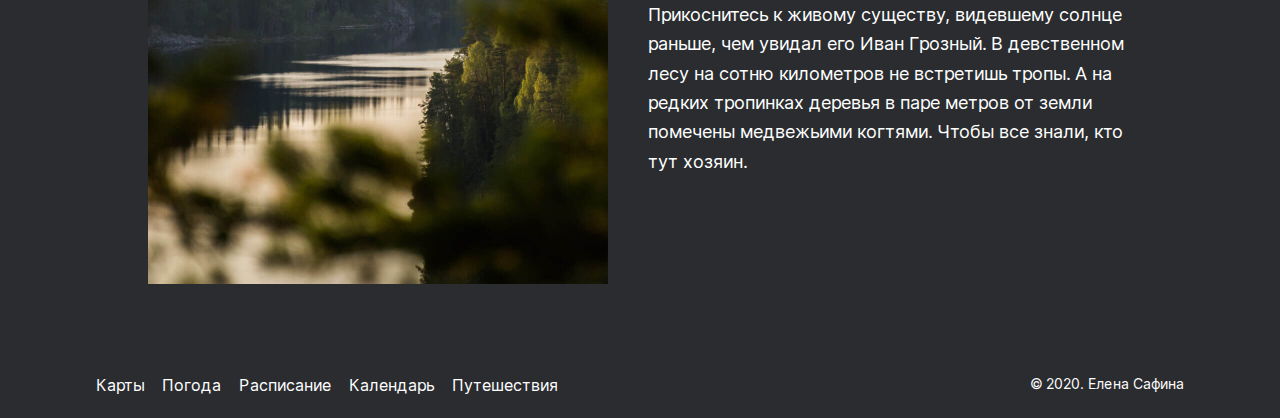
==== commit 5cfc7b03: "places +- ок картинки не вытягиваются а скачут" ====
--- a/travel.html
+++ b/travel.html
@@ -33,7 +33,7 @@
                 </div>
             </div> -->
 
-        <div class="intro">
+        <!-- <div class="intro">
             <h2 class="intro__title">Чего мы там не видели?</h2>
             <p class="intro__text">По&nbsp;опросам ВЦИОМ, 95% россиян мечтают <nobr>куда-нибудь</nobr> поехать,
                 но только 36% планируют провести отпуск в&nbsp;родной стране. Мол, чего мы&nbsp;тут, дома,
@@ -50,7 +50,7 @@
                 <li class="intro__list_item">Природных заповедников 105</li>
                 <li class="intro__list_item">Аэропортов 241</li>
             </ul>
-        </div>
+        </div> -->
 
         <!-- <div class="photo-grid">
                 <img src="./images/photo-grid-train.jpg" alt="" class="photo-grid__item">
@@ -71,11 +71,11 @@
 
             <div class="place">
                 <h2 class="place__title">Куршская коса</h2>
+                <div class="place__website">
+                    <p class="place__url-heading">URL</p>
+                    <a href="https://park-kosa.ru/" class="place__link">park-kosa.ru</a>
+                </div>
                 <img src="./images/place-kosa.jpg" alt="" class="place__image">
-                <div class="place__website">
-                    <p class="place__url-heading">URL</p>
-                    <a href="https://park-kosa.ru/" class="place__link">park-kosa.ru</a>
-                </div>
                 <div class="place__paragraphs">
                     <p class="place__paragraph">Здесь, посреди лесов и песчаных дюн, вы сможете увидеть два
                         водных
--- a/styles/travel.css
+++ b/styles/travel.css
@@ -190,7 +190,7 @@
     margin: 0;
 } */
 
-.intro {
+/* .intro {
     margin: 92px 0;
     width: 984px;
     padding-right: calc(984px - 690px);
@@ -251,7 +251,7 @@
     font-weight: bold;
     font-size: 12px;
     line-height: 18px;
-}
+} */
 
 /* .photo-grid {
     display: grid;
@@ -295,8 +295,7 @@
 .places {
     width: 984px;
     display: grid;
-    margin: 0;
-    padding: 92px 0 0;
+    margin: 92px 0;
     gap: 80px;
 }
 
@@ -308,13 +307,19 @@
 
 @media screen and (min-width: 768px) and (max-width: 1023px) {
     .places {
-        width: 720px;
+        width: 100%;
+        margin: 88px 0;
+        padding: 0 24px;
+        box-sizing: border-box;
+        gap: 73px;
     }
 }
 
 @media screen and (min-width: 320px) and (max-width: 767px) {
     .places {
         width: 100%;
+        margin: 64px 0;
+        gap: 50px;
     }
 }
 
@@ -340,6 +345,8 @@
 
 @media screen and (min-width: 320px) and (max-width: 767px) {
     .place {
+        grid-template-columns: auto;
+        grid-template-rows: repeat(4, auto);
         width: 100%;
     }
 }
@@ -350,7 +357,14 @@
     line-height: 76px;
     grid-row: 1;
     grid-column: 1;
-    margin: 0 0;
+    margin: 0;
+}
+
+@media screen and (min-width: 320px) and (max-width: 767px) {
+    .place__title {
+        padding: 0 16px;
+        box-sizing: border-box;
+    }
 }
 
 .place__image {
@@ -364,6 +378,7 @@
     .place__image {
         width: 440px;
         height: 440px;
+
     }
 }
 
@@ -378,6 +393,8 @@
     .place__image {
         width: 288px;
         height: 216px;
+        grid-row: 3;
+        grid-column: 1;
     }
 }
 
@@ -389,6 +406,15 @@
     justify-content: flex-end;
 }
 
+@media screen and (min-width: 320px) and (max-width: 767px) {
+    .place__website {
+        grid-row: 2;
+        grid-column: 1;
+        padding: 0 16px;
+        box-sizing: border-box;
+    }
+}
+
 .place__url-heading {
     font-weight: normal;
     font-size: 12px;
@@ -410,38 +436,47 @@
     opacity: .8;
 }
 
+
+
 .place__paragraphs {
     width: 484px;
+}
+
+@media screen and (min-width: 1024px) and (max-width: 1279px) {
+    .place__paragraphs {
+        width: 456px;
+    }
+}
+
+@media screen and (min-width: 768px) and (max-width: 1023px) {
+    .place__paragraphs {
+        font-size: 16px;
+        width: 352px;
+    }
+}
+
+@media screen and (min-width: 320px) and (max-width: 767px) {
+    .place__paragraphs {
+        font-size: 16px;
+        padding: 0 16px;
+        box-sizing: border-box;
+        width: 288px;
+        grid-row: 4;
+        grid-column: 1;
+    }
+}
+
+.place__paragraph {
+    margin: 0 0 26px 0;
     font-weight: normal;
     font-size: 18px;
     line-height: 163%;
-    grid-row: 2;
-    grid-column: 2;
-}
-
-@media screen and (min-width: 1024px) and (max-width: 1279px) {
-    .place__paragraphs {
-        width: 456px;
-    }
-}
-
-@media screen and (min-width: 768px) and (max-width: 1023px) {
-    .place__paragraphs {
-        width: 352px;
-    }
-}
-
-@media screen and (min-width: 320px) and (max-width: 767px) {
-    .place__paragraphs {
-        width: 288px;
-    }
-}
-
-
-.place__paragraph {
-    margin: 0 0 26px;
-}
-
+
+}
+
+.place__paragraph:last-of-type {
+    margin: 0;
+}
 
 /* .cover {
     width: 1184px;
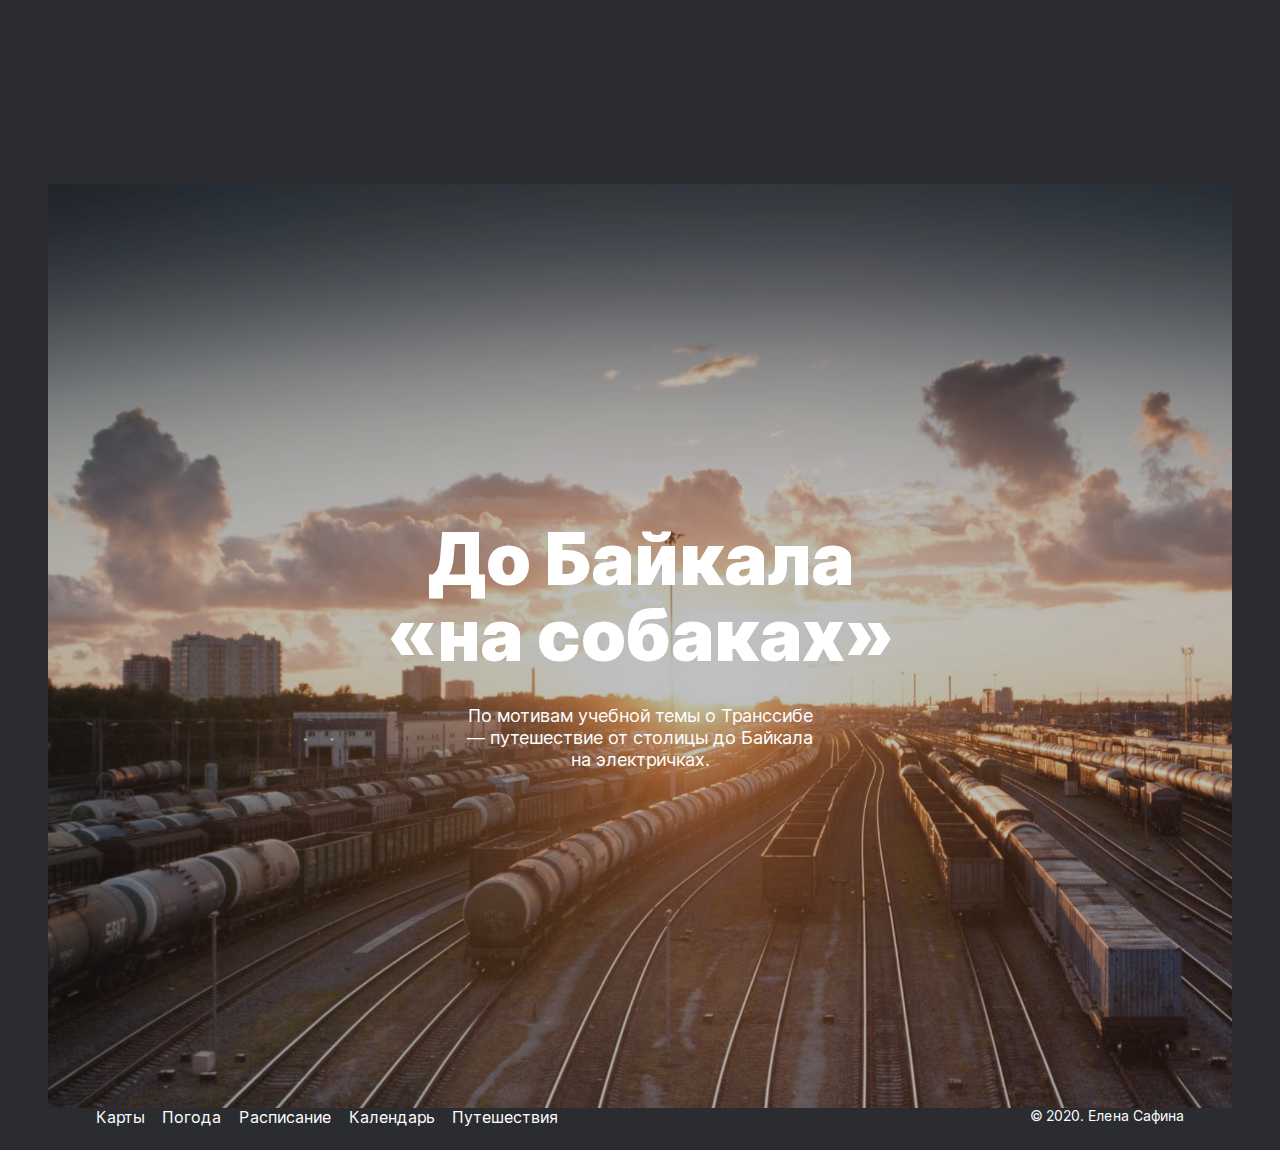
==== commit 9fdcffe9: "поправила нижние марджины у плейсов раскоментила кавер" ====
--- a/travel.html
+++ b/travel.html
@@ -67,7 +67,7 @@
                 <img src="./images/photo-grid-ergaki.jpg" alt="" class="photo-grid__item">
             </div> -->
 
-        <div class="places">
+        <!-- <div class="places">
 
             <div class="place">
                 <h2 class="place__title">Куршская коса</h2>
@@ -196,20 +196,20 @@
                         в паре метров от земли помечены медвежьими когтями. Чтобы все знали, кто тут хозяин.</p>
                 </div>
             </div>
+        </div> -->
+
+        <div class="cover">
+            <a class="cover__link" href="https://stampsy.com/na-elektrichkakh-do-baikala">
+                <div class="cover__background"></div>
+                <div class="cover__overlay">
+                    <h2 class="cover__title">До Байкала «на собаках»</h2>
+                    <p class="cover__subtitle">По мотивам учебной темы о Транссибе — путешествие от столицы до
+                        Байкала
+                        на
+                        электричках.</p>
+                </div>
+            </a>
         </div>
-
-        <!-- <div class="cover">
-                <a class="cover__link" href="https://stampsy.com/na-elektrichkakh-do-baikala">
-                    <div class="cover__background"></div>
-                    <div class="cover__overlay">
-                        <h2 class="cover__title">До Байкала «на собаках»</h2>
-                        <p class="cover__subtitle">По мотивам учебной темы о Транссибе — путешествие от столицы до
-                            Байкала
-                            на
-                            электричках.</p>
-                    </div>
-                </a>
-            </div> -->
         </main>
 
         <footer class="footer">
--- a/styles/travel.css
+++ b/styles/travel.css
@@ -292,7 +292,7 @@
     height: 100%;
 } */
 
-.places {
+/* .places {
     width: 984px;
     display: grid;
     margin: 92px 0;
@@ -308,7 +308,7 @@
 @media screen and (min-width: 768px) and (max-width: 1023px) {
     .places {
         width: 100%;
-        margin: 88px 0;
+        margin: 88px 0 90px;
         padding: 0 24px;
         box-sizing: border-box;
         gap: 73px;
@@ -318,7 +318,7 @@
 @media screen and (min-width: 320px) and (max-width: 767px) {
     .places {
         width: 100%;
-        margin: 64px 0;
+        margin: 64px 0 66px;
         gap: 50px;
     }
 }
@@ -348,6 +348,7 @@
         grid-template-columns: auto;
         grid-template-rows: repeat(4, auto);
         width: 100%;
+        justify-items: center;
     }
 }
 
@@ -360,10 +361,21 @@
     margin: 0;
 }
 
-@media screen and (min-width: 320px) and (max-width: 767px) {
+@media screen and (min-width: 768px) and (max-width: 1023px) {
     .place__title {
+        font-size: 42px;
+        line-height: 46px;
+    }
+}
+
+@media screen and (min-width: 320px) and (max-width: 767px) {
+    .place__title {
+        font-size: 32px;
+        line-height: 35px;
         padding: 0 16px;
         box-sizing: border-box;
+        width: 100%;
+        max-width: 550px;
     }
 }
 
@@ -384,15 +396,24 @@
 
 @media screen and (min-width: 768px) and (max-width: 1023px) {
     .place__image {
-        width: 240px;
-        height: 240px;
-    }
-}
-
-@media screen and (min-width: 320px) and (max-width: 767px) {
+        width: 340px;
+        height: 340px;
+    }
+}
+
+@media screen and (min-width: 501px) and (max-width: 767px) {
     .place__image {
-        width: 288px;
-        height: 216px;
+        object-fit: cover;
+        height: 320px;
+        grid-row: 3;
+        grid-column: 1;
+    }
+}
+
+@media screen and (min-width: 320px) and (max-width: 500px) {
+    .place__image {
+        width: 320px;
+        height: 320px;
         grid-row: 3;
         grid-column: 1;
     }
@@ -412,6 +433,8 @@
         grid-column: 1;
         padding: 0 16px;
         box-sizing: border-box;
+        width: 100%;
+        max-width: 550px;
     }
 }
 
@@ -419,8 +442,10 @@
     font-weight: normal;
     font-size: 12px;
     line-height: 12px;
+    letter-spacing: 2px;
     color: #aaa;
     margin: 0;
+
 }
 
 .place__link {
@@ -436,8 +461,6 @@
     opacity: .8;
 }
 
-
-
 .place__paragraphs {
     width: 484px;
 }
@@ -460,7 +483,8 @@
         font-size: 16px;
         padding: 0 16px;
         box-sizing: border-box;
-        width: 288px;
+        width: 100%;
+        max-width: 550px;
         grid-row: 4;
         grid-column: 1;
     }
@@ -476,13 +500,13 @@
 
 .place__paragraph:last-of-type {
     margin: 0;
-}
-
-/* .cover {
+} */
+
+.cover {
     width: 1184px;
     min-height: 740px;
     margin: 92px 0;
-    padding: 92px 0; 
+    padding: 92px 0;
     position: relative;
 }
 
@@ -534,7 +558,7 @@
     position: absolute;
     z-index: 1;
     background-size: cover;
-} */
+}
 
 .footer {
     width: 1184px;
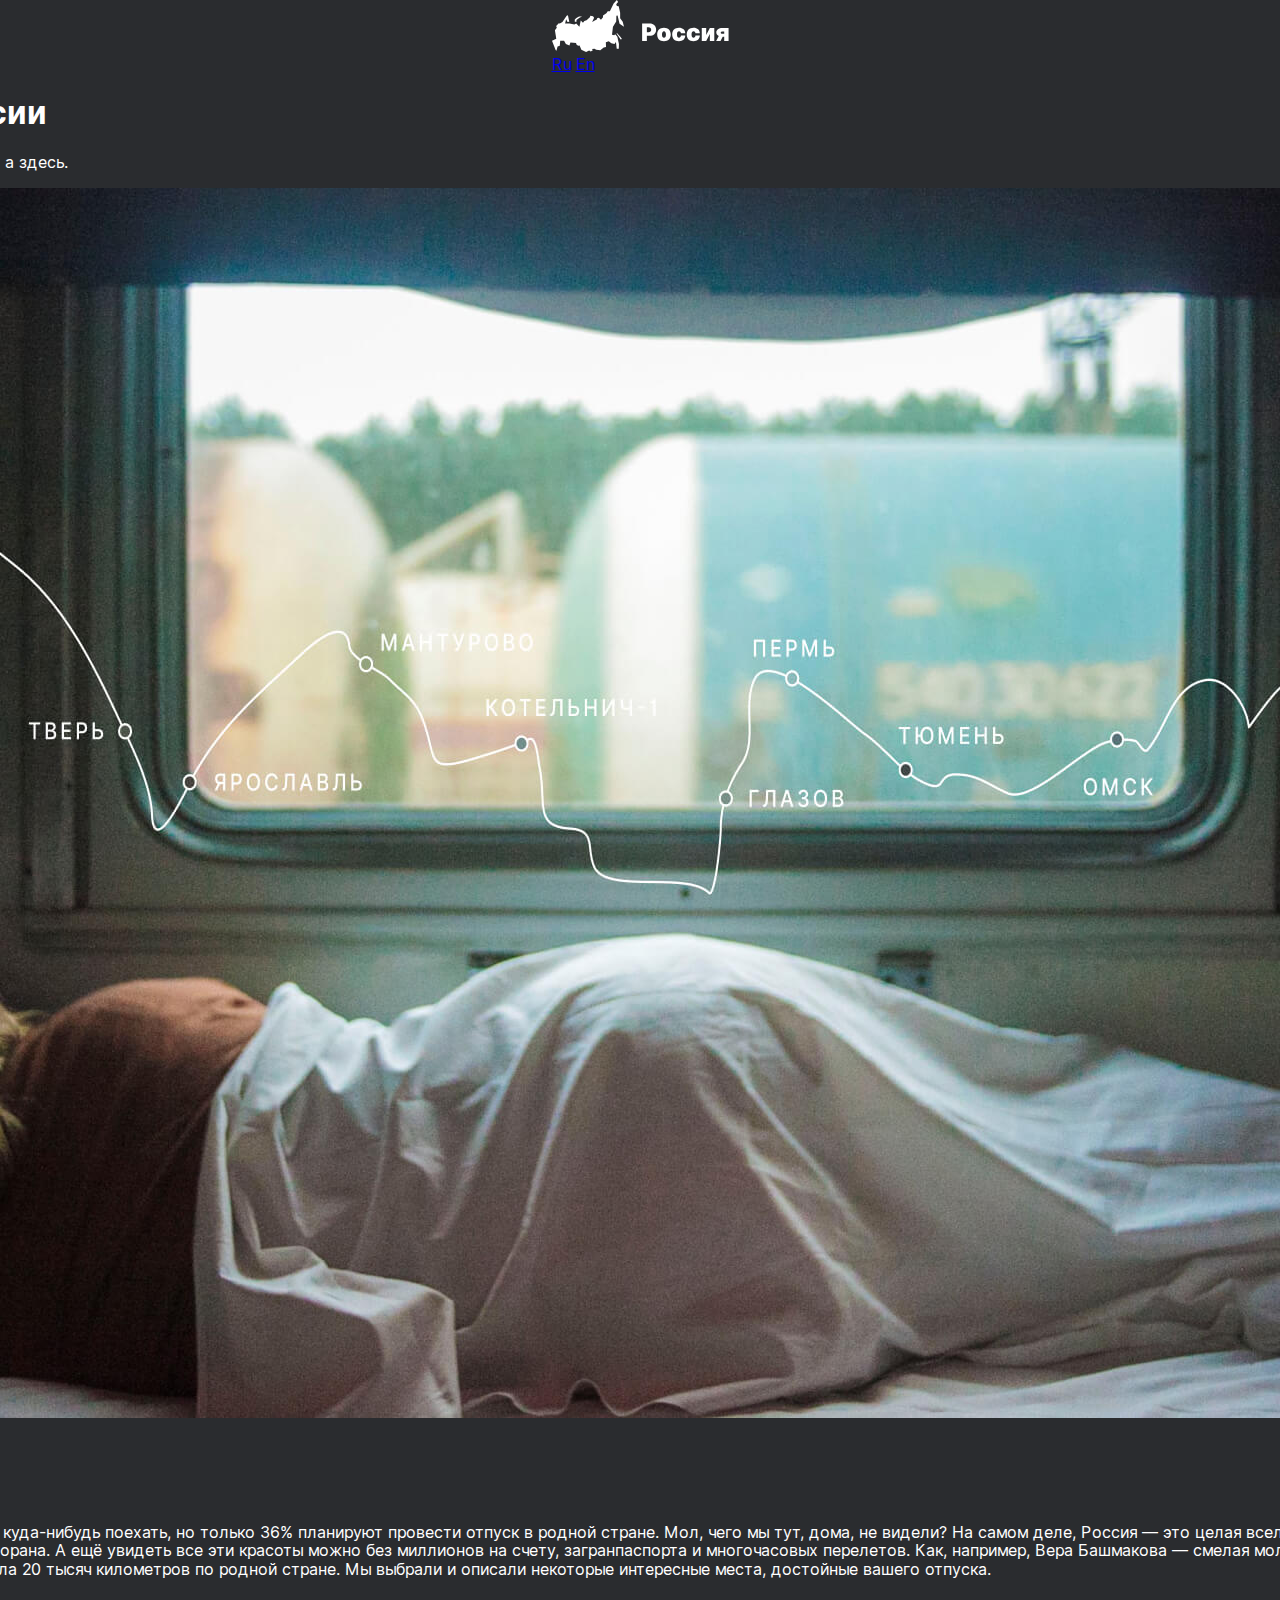
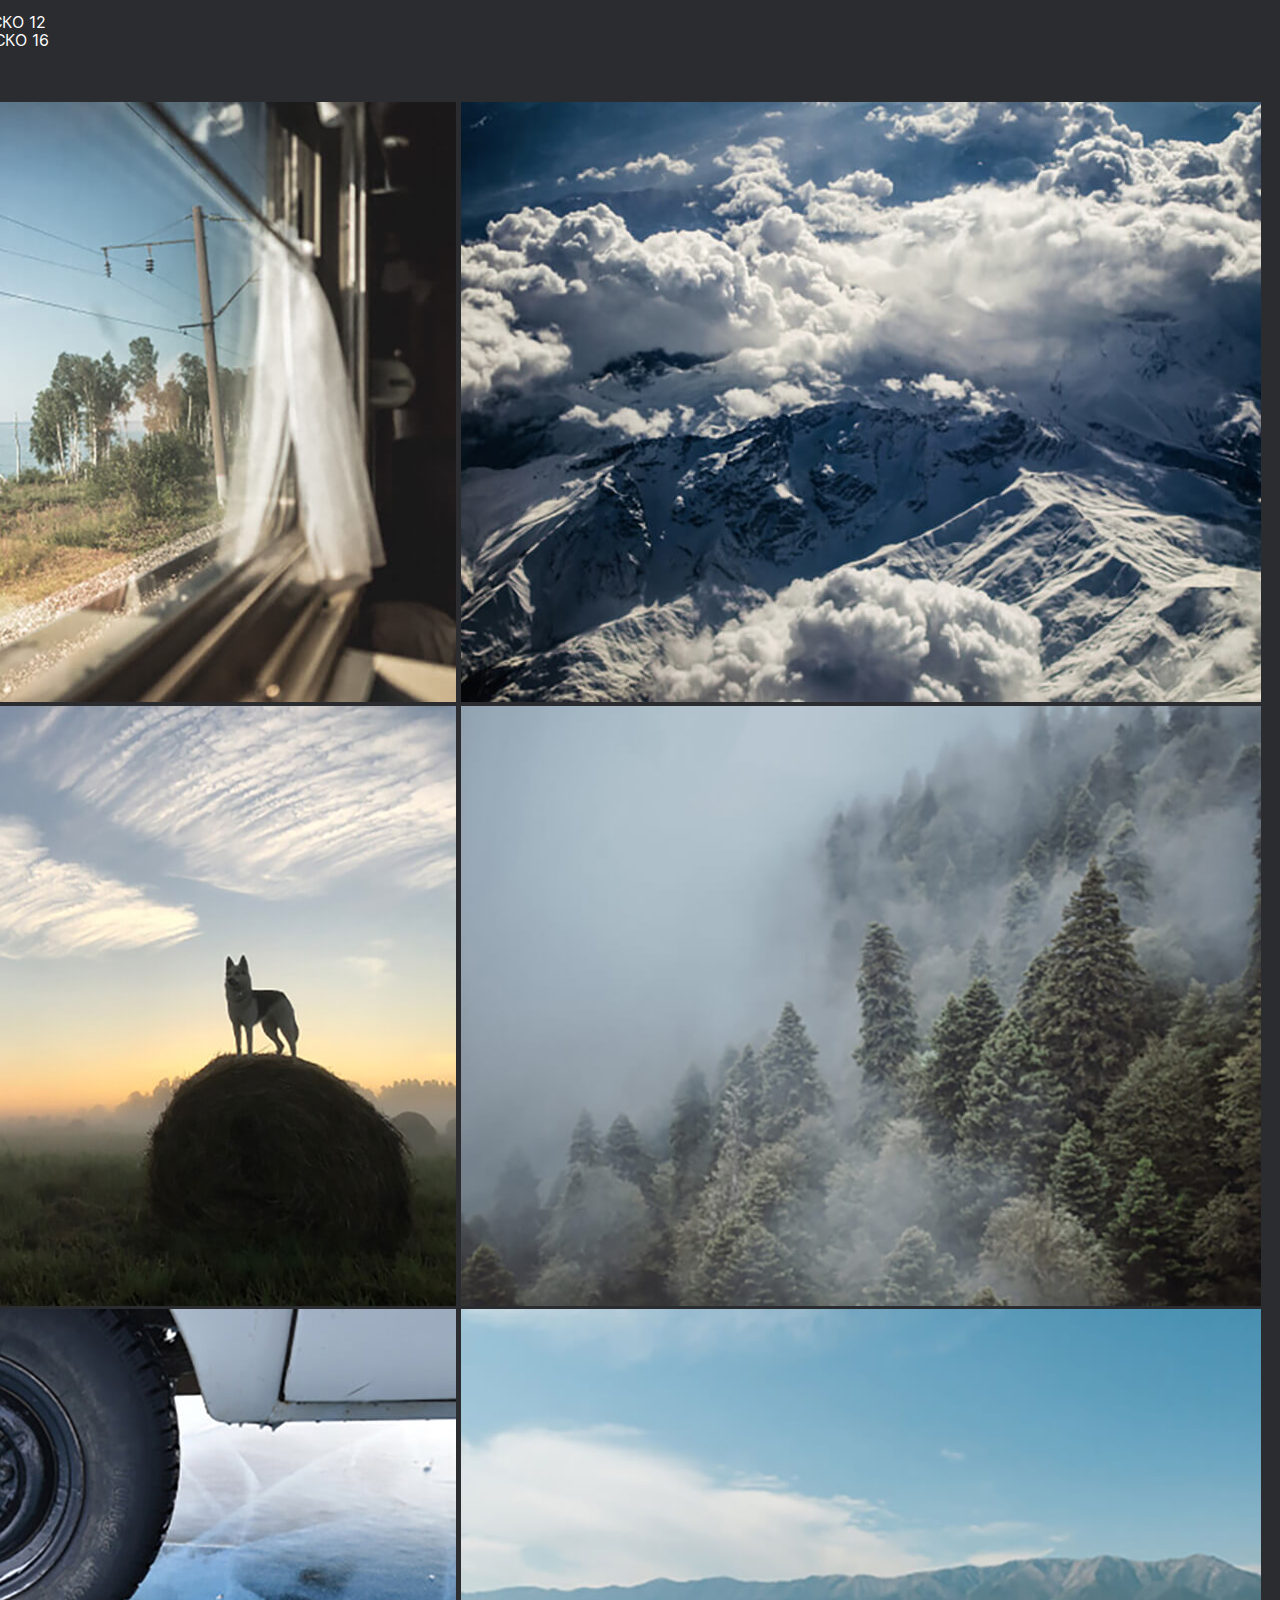
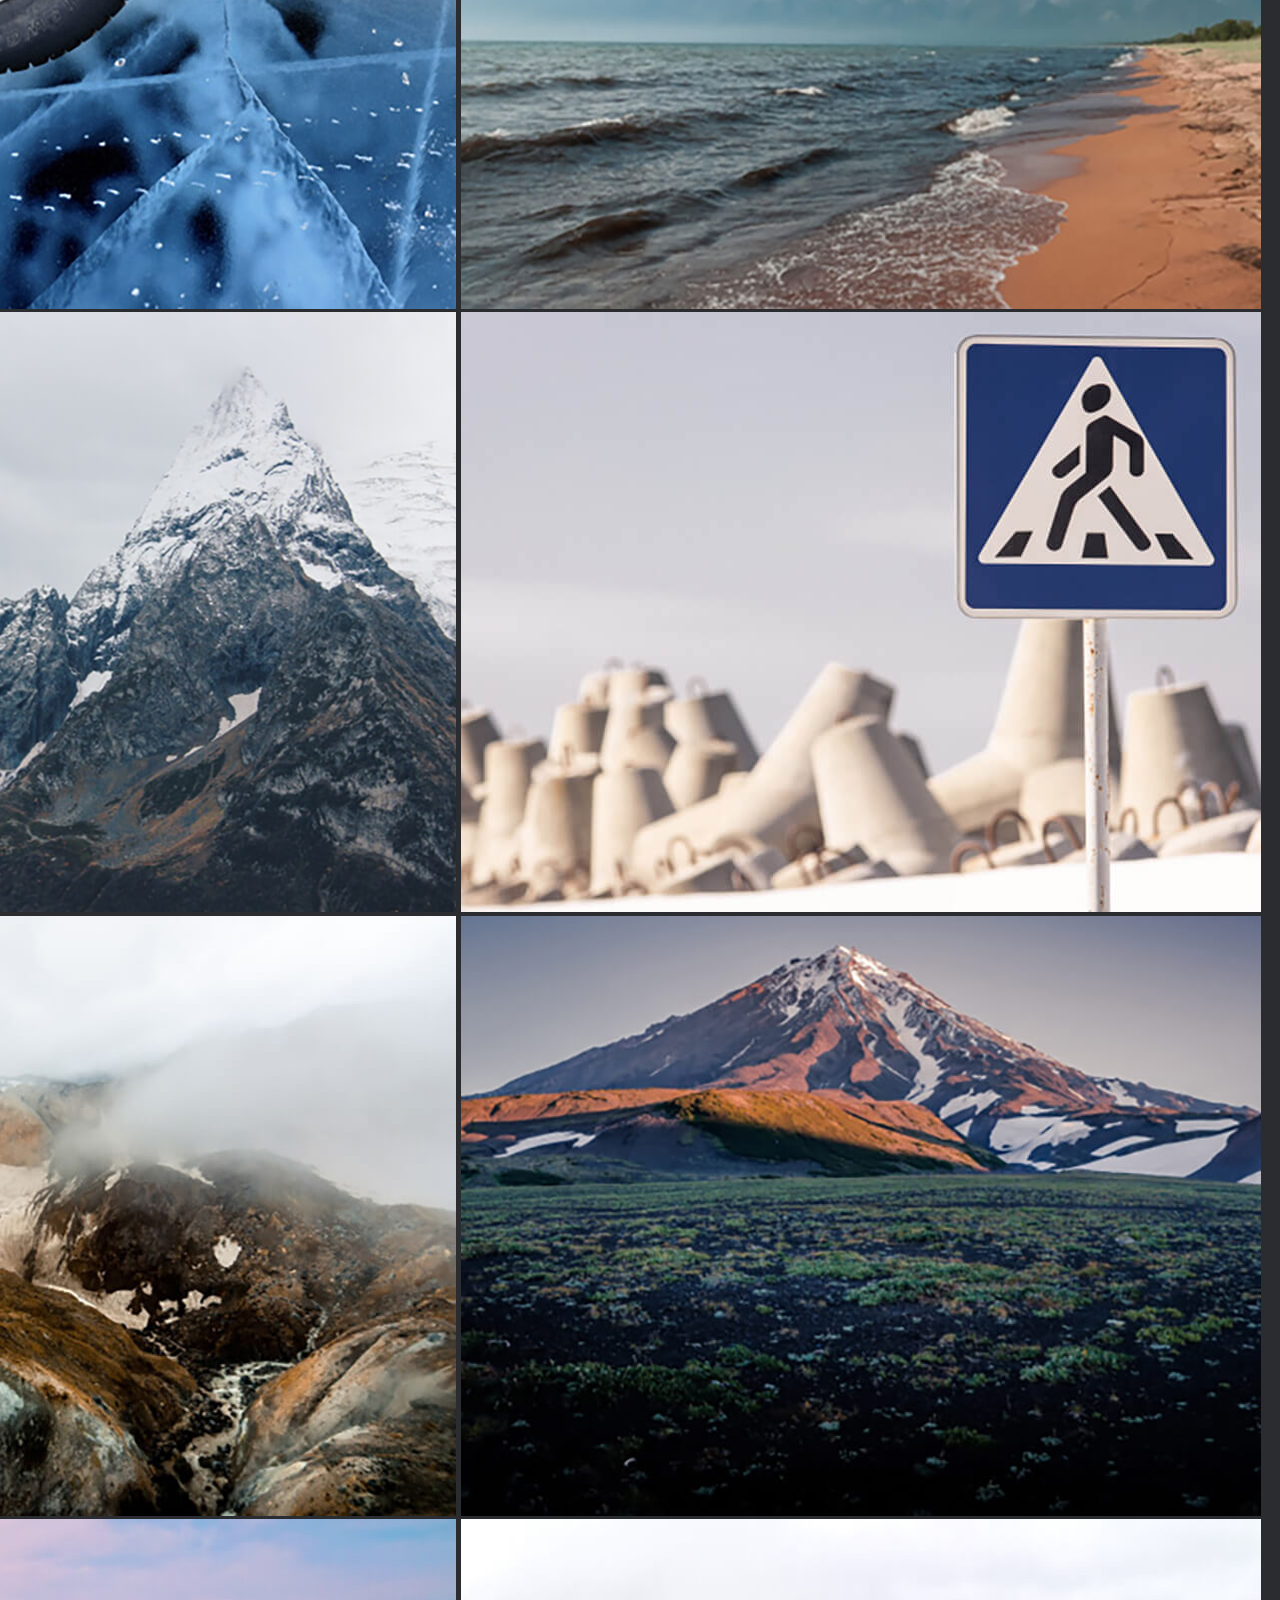
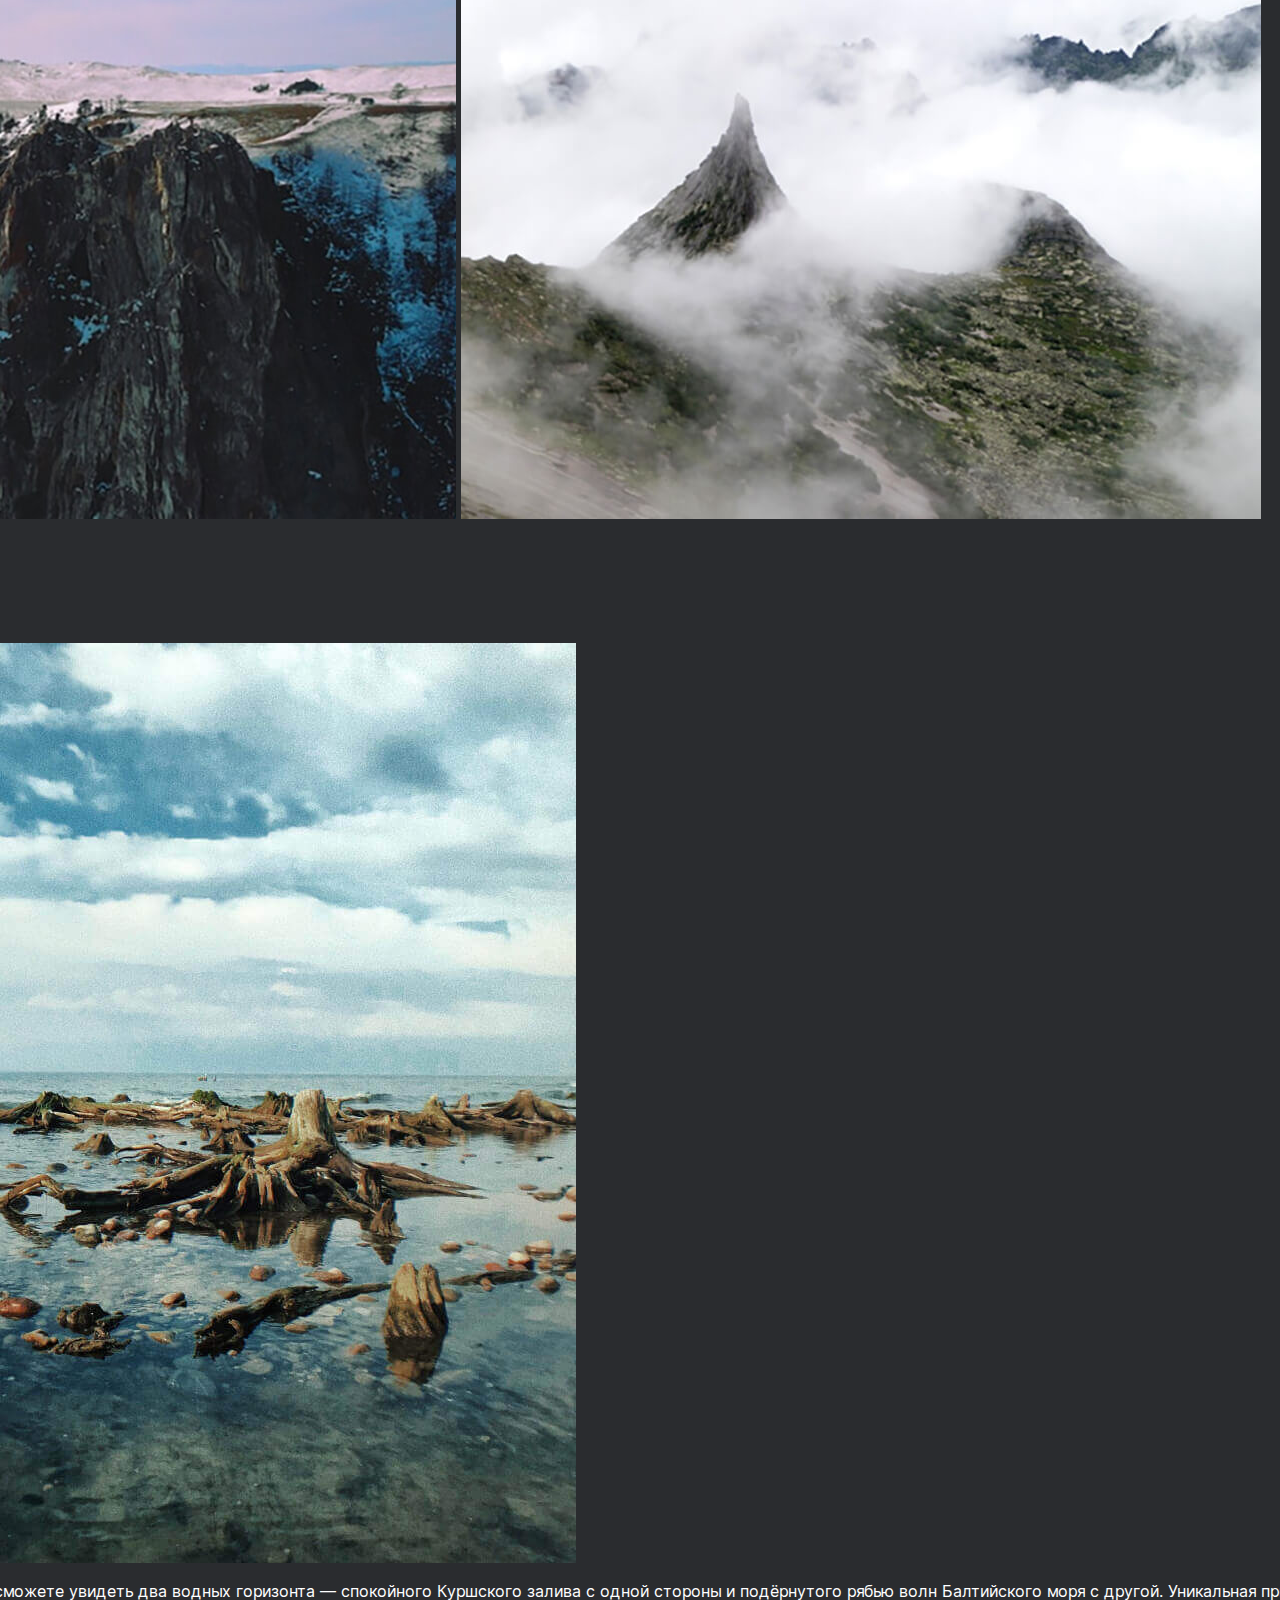
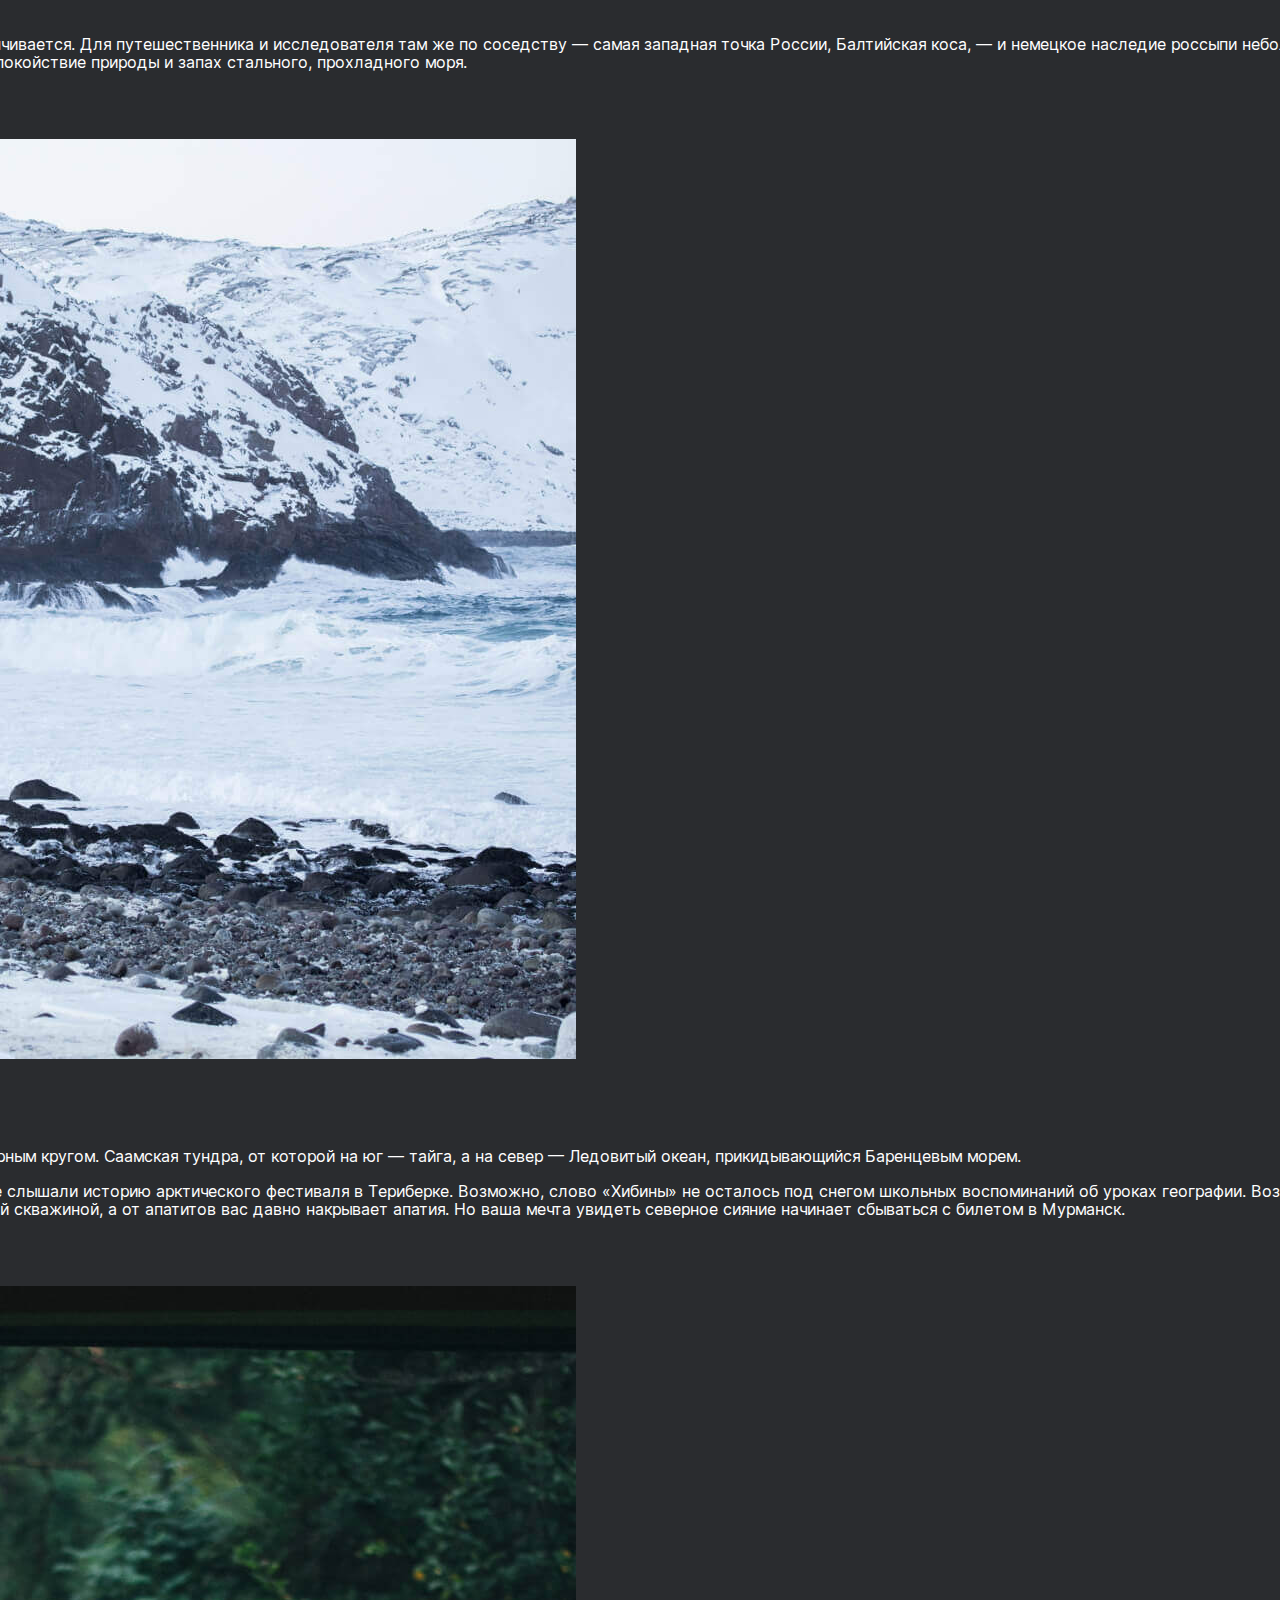
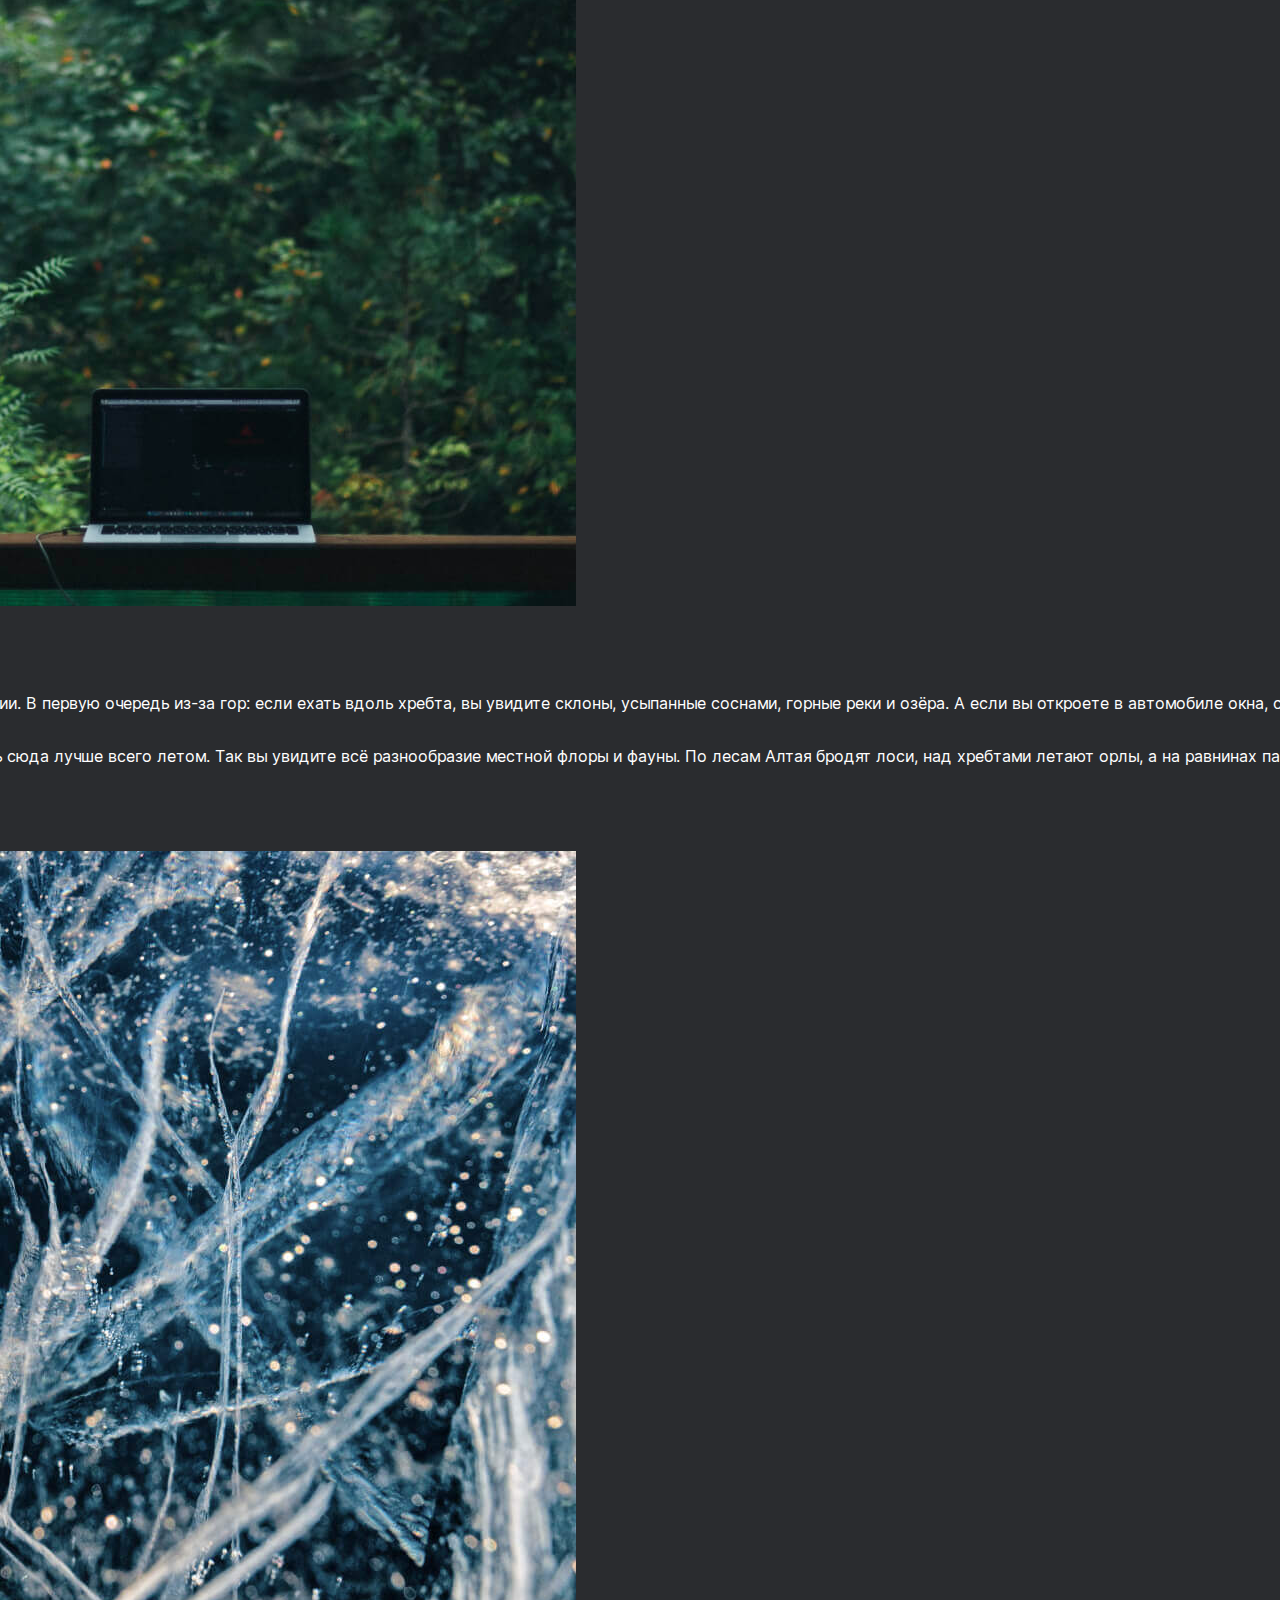
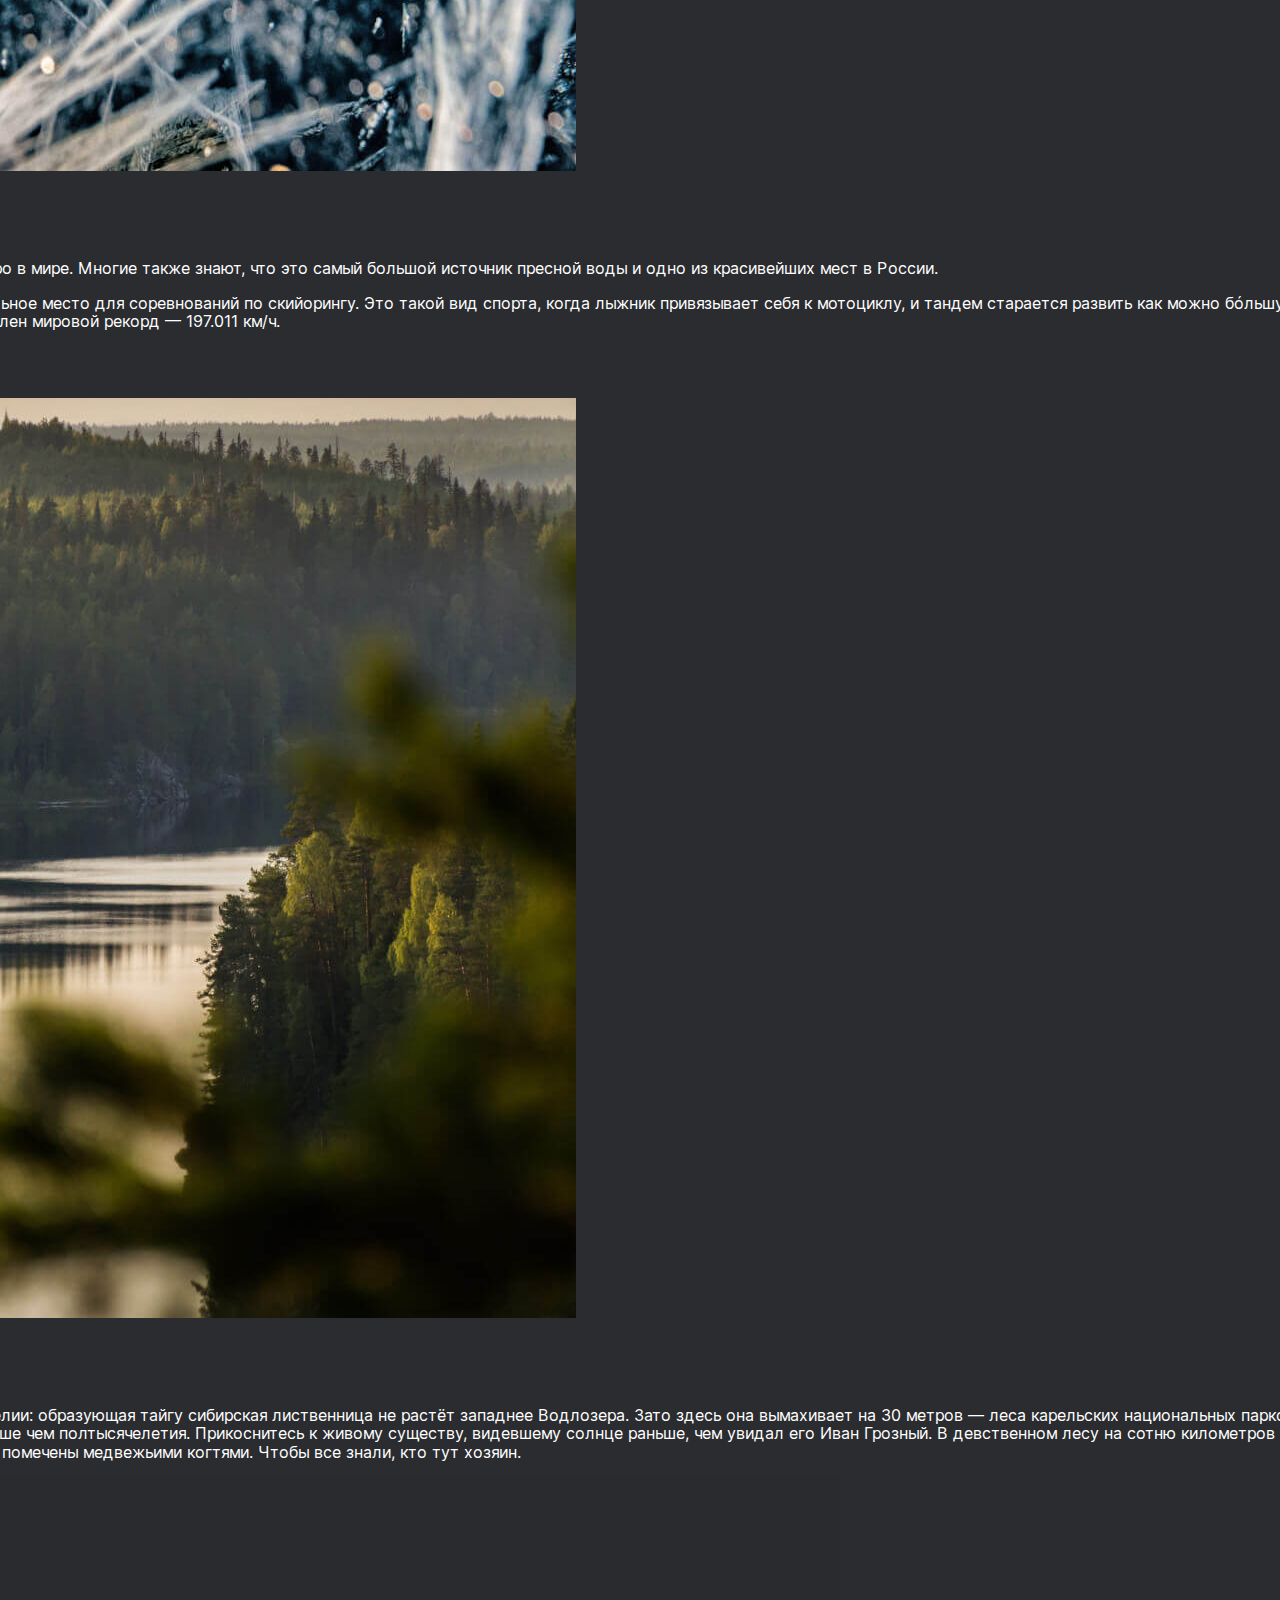
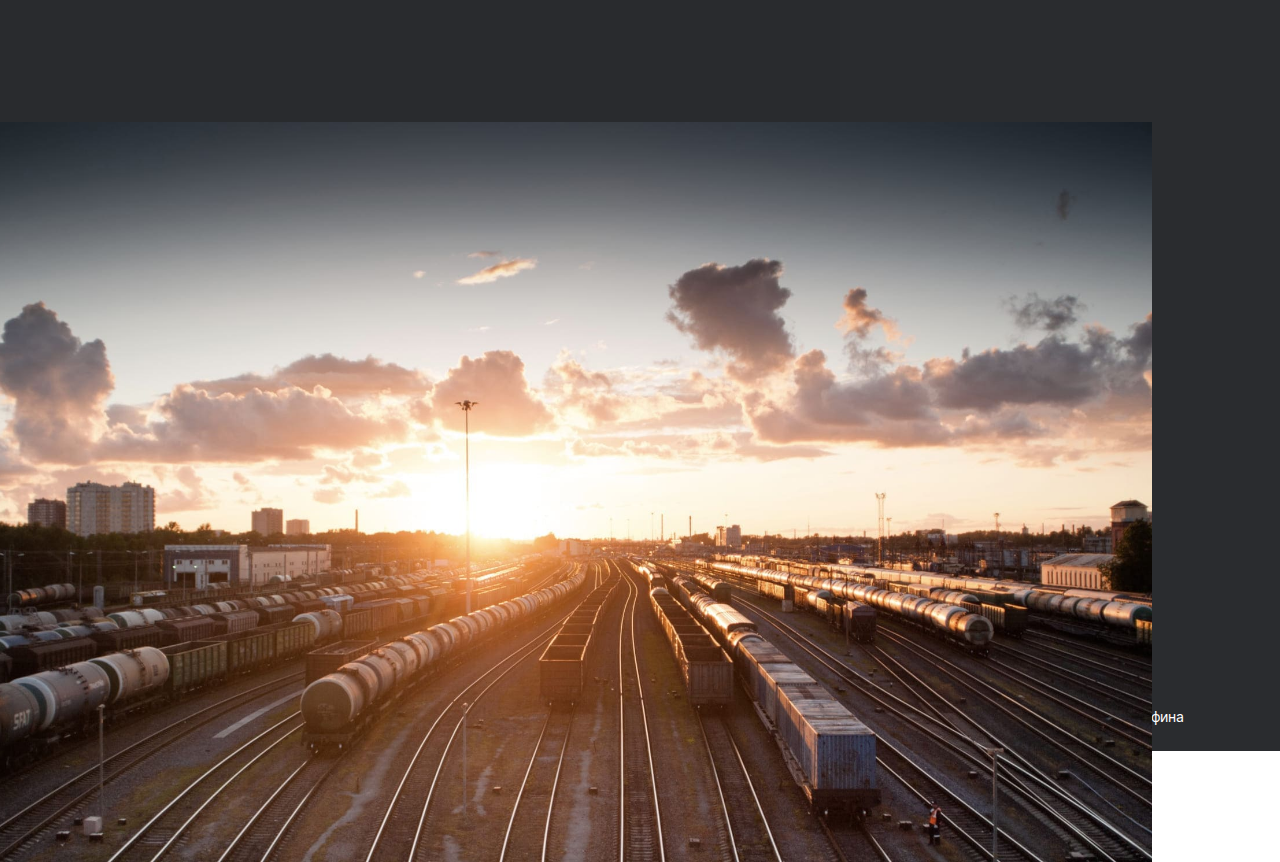
==== commit 4f34be09: "раском хтмл" ====
--- a/travel.html
+++ b/travel.html
@@ -13,7 +13,7 @@
 
     <div class="page">
 
-        <!-- <header class="header">
+        <header class="header">
             <img class="header__logo" src="./images/header-logo.svg" alt="Логотип Яндекс">
             <div class="header__lang-links">
                 <a href="./travel.html" class="header__lang-link header__lang-link_active">Ru</a>
@@ -31,28 +31,28 @@
                         alt="Вид на спящего в поезде человека у окна">
                     <p class="caption">Ваша полка - верхняя</p>
                 </div>
-            </div> -->
-
-        <!-- <div class="intro">
-            <h2 class="intro__title">Чего мы там не видели?</h2>
-            <p class="intro__text">По&nbsp;опросам ВЦИОМ, 95% россиян мечтают <nobr>куда-нибудь</nobr> поехать,
-                но только 36% планируют провести отпуск в&nbsp;родной стране. Мол, чего мы&nbsp;тут, дома,
-                не&nbsp;видели? На&nbsp;самом деле, Россия&nbsp;&mdash; это целая вселенная с&nbsp;ласковым морем
-                юга, густыми лесами Саян и&nbsp;суровыми льдами плато Путорана. А&nbsp;ещё увидеть все эти красоты
-                можно без миллионов на&nbsp;счету, загранпаспорта и&nbsp;многочасовых перелетов. Как, например, Вера
-                Башмакова&nbsp;&mdash; смелая молодая мама, которая взяла в&nbsp;охапку троих детей, усадила
-                их&nbsp;в&nbsp;свою &laquo;Ладу&raquo; и&nbsp;проехала 20 тысяч километров по&nbsp;родной стране.
-                Мы&nbsp;выбрали и&nbsp;описали некоторые интересные места, достойные вашего отпуска.</p>
-            <ul class="intro__list">
-                <li class="intro__list_item">Часовых поясов 11</li>
-                <li class="intro__list_item">Объектов природного наследия ЮНЕСКО 12</li>
-                <li class="intro__list_item">Объектов культурного наследия ЮНЕСКО 16</li>
-                <li class="intro__list_item">Природных заповедников 105</li>
-                <li class="intro__list_item">Аэропортов 241</li>
-            </ul>
-        </div> -->
-
-        <!-- <div class="photo-grid">
+            </div>
+
+            <div class="intro">
+                <h2 class="intro__title">Чего мы там не видели?</h2>
+                <p class="intro__text">По&nbsp;опросам ВЦИОМ, 95% россиян мечтают <nobr>куда-нибудь</nobr> поехать,
+                    но только 36% планируют провести отпуск в&nbsp;родной стране. Мол, чего мы&nbsp;тут, дома,
+                    не&nbsp;видели? На&nbsp;самом деле, Россия&nbsp;&mdash; это целая вселенная с&nbsp;ласковым морем
+                    юга, густыми лесами Саян и&nbsp;суровыми льдами плато Путорана. А&nbsp;ещё увидеть все эти красоты
+                    можно без миллионов на&nbsp;счету, загранпаспорта и&nbsp;многочасовых перелетов. Как, например, Вера
+                    Башмакова&nbsp;&mdash; смелая молодая мама, которая взяла в&nbsp;охапку троих детей, усадила
+                    их&nbsp;в&nbsp;свою &laquo;Ладу&raquo; и&nbsp;проехала 20 тысяч километров по&nbsp;родной стране.
+                    Мы&nbsp;выбрали и&nbsp;описали некоторые интересные места, достойные вашего отпуска.</p>
+                <ul class="intro__list">
+                    <li class="intro__list_item">Часовых поясов 11</li>
+                    <li class="intro__list_item">Объектов природного наследия ЮНЕСКО 12</li>
+                    <li class="intro__list_item">Объектов культурного наследия ЮНЕСКО 16</li>
+                    <li class="intro__list_item">Природных заповедников 105</li>
+                    <li class="intro__list_item">Аэропортов 241</li>
+                </ul>
+            </div>
+
+            <div class="photo-grid">
                 <img src="./images/photo-grid-train.jpg" alt="" class="photo-grid__item">
                 <img src="./images/photo-grid-atharva-tulsi.jpg" alt="" class="photo-grid__item">
                 <img src="./images/photo-grid-tuman.jpg" alt="" class="photo-grid__item">
@@ -65,151 +65,150 @@
                 <img src="./images/photo-grid-kamchatka-2.jpg" alt="" class="photo-grid__item">
                 <img src="./images/photo-grid-baikal-2.jpg" alt="" class="photo-grid__item">
                 <img src="./images/photo-grid-ergaki.jpg" alt="" class="photo-grid__item">
-            </div> -->
-
-        <!-- <div class="places">
-
-            <div class="place">
-                <h2 class="place__title">Куршская коса</h2>
-                <div class="place__website">
-                    <p class="place__url-heading">URL</p>
-                    <a href="https://park-kosa.ru/" class="place__link">park-kosa.ru</a>
-                </div>
-                <img src="./images/place-kosa.jpg" alt="" class="place__image">
-                <div class="place__paragraphs">
-                    <p class="place__paragraph">Здесь, посреди лесов и песчаных дюн, вы сможете увидеть два
-                        водных
-                        горизонта
-                        — спокойного Куршского залива с одной стороны и подёрнутого рябью волн Балтийского моря
-                        с
-                        другой.
-                        Уникальная природная зона на краю российского анклава.</p>
-                    <p class="place__paragraph">На этом Калининградская область не заканчивается. Для
-                        путешественника и
-                        исследователя там же по соседству — самая западная точка России, Балтийская коса, — и
-                        немецкое
-                        наследие россыпи небольших приморских городов. Атмосфера здешних мест исключает суету,
-                        окуная в
-                        спокойствие природы и запах стального, прохладного моря.</p>
-                </div>
-            </div>
-
-            <div class="place">
-                <h2 class="place__title">Кольский</h2>
-                <img src="./images/place-kolsky.jpg" alt="" class="place__image">
-                <div class="place__website">
-                    <p class="place__url-heading">URL</p>
-                    <a href="https://yourshot.nationalgeographic.com/photos/?keywords=kolskiy"
-                        class="place__link">National Geographic</a>
-                </div>
-                <div class="place__paragraphs">
-                    <p class="place__paragraph">Почти весь полуостров находится за Полярным кругом. Саамская
-                        тундра,
-                        от
-                        которой на юг —
-                        тайга, а на север — Ледовитый океан, прикидывающийся Баренцевым морем.</p>
-                    <p class="place__paragraph">Возможно, вы смотрели Звягинцева и даже слышали историю
-                        арктического
-                        фестиваля в Териберке. Возможно, слово «Хибины» не осталось под снегом школьных
-                        воспоминаний
-                        об
-                        уроках географии. Возможно, вы не интересовались пронизывающей земную кору сверхглубокой
-                        скважиной,
-                        а от апатитов вас давно накрывает апатия. Но ваша мечта увидеть северное сияние начинает
-                        сбываться с
-                        билетом
-                        в Мурманск.</p>
-                </div>
-            </div>
-
-            <div class="place">
-                <h2 class="place__title">Алтай</h2>
-                <img src="./images/place-altai.jpg" alt="" class="place__image">
-                <div class="place__website">
-                    <p class="place__url-heading">URL</p>
-                    <a href="https://www.facebook.com/vera.bashmakova/posts/10156011613718822"
-                        class="place__link">Facebook</a>
-                </div>
-                <div class="place__paragraphs">
-                    <p class="place__paragraph">Алтай — одно из красивейших мест в России.
-                        В первую очередь из-за гор: если ехать вдоль хребта, вы увидите склоны, усыпанные
-                        соснами,
-                        горные
-                        реки и озёра. А если вы откроете в автомобиле окна, сможете познакомиться с невидимым
-                        чудом
-                        здешних
-                        мест — горным воздухом.</p>
-                    <p class="place__paragraph">Климат на Алтае умеренный, поэтому ехать сюда лучше всего летом.
-                        Так
-                        вы
-                        увидите всё разнообразие местной флоры и фауны. По лесам Алтая бродят лоси, над хребтами
-                        летают
-                        орлы, а на равнинах пасутся косули. И знаменитые манулы — тоже обитатели Алтайского
-                        края.
-                    </p>
-                </div>
-            </div>
-
-            <div class="place">
-                <h2 class="place__title">Зимний Байкал</h2>
-                <img src="./images/place-winter-baikal.jpg" alt="" class="place__image">
-                <div class="place__website">
-                    <p class="place__url-heading">URL</p>
-                    <a href="https://vk.com/baikalmile" class="place__link">https://vk.com/baikalmile</a>
-                </div>
-                <div class="place__paragraphs">
-                    <p class="place__paragraph">Всем известен Байкал как крупнейшее озеро
-                        в мире. Многие также знают, что это самый большой источник пресной воды и одно из
-                        красивейших
-                        мест в
-                        России.</p>
-                    <p class="place__paragraph">Конечно, это всё так. Но Байкал ещё идеальное место
-                        для соревнований
-                        по
-                        скийорингу. Это такой вид спорта, когда лыжник привязывает себя
-                        к мотоциклу, и тандем старается развить как можно бóльшую скорость на льду. В марте 2019
-                        года на
-                        фестивале «Байкальская миля» был поставлен мировой рекорд — 197.011 км/ч.</p>
-                </div>
-            </div>
-
-            <div class="place">
-                <h2 class="place__title">Карелия</h2>
-                <img src="./images/place-karelia.jpg" alt="" class="place__image">
-                <div class="place__website">
-                    <p class="place__url-heading">URL</p>
-                    <a href="http://vodlozero.ru/" class="place__link">http://vodlozero.ru/</a>
-                </div>
-                <div class="place__paragraphs">
-                    <p class="place__paragraph">Сибирь заканчивается не на Урале, а в Карелии: образующая тайгу
-                        сибирская
-                        лиственница не растёт западнее Водлозера. Зато здесь она вымахивает на 30 метров — леса
-                        карельских
-                        национальных парков из-за непроходимых болот никогда не знали топора. Некоторым соснам
-                        уже
-                        больше
-                        чем полтысячелетия. Прикоснитесь к живому существу, видевшему солнце раньше, чем увидал
-                        его
-                        Иван
-                        Грозный.
-                        В девственном лесу на сотню километров не встретишь тропы. А на редких тропинках деревья
-                        в паре метров от земли помечены медвежьими когтями. Чтобы все знали, кто тут хозяин.</p>
-                </div>
-            </div>
-        </div> -->
-
-        <div class="cover">
-            <a class="cover__link" href="https://stampsy.com/na-elektrichkakh-do-baikala">
-                <div class="cover__background"></div>
+            </div>
+
+            <div class="places">
+
+                <div class="place">
+                    <h2 class="place__title">Куршская коса</h2>
+                    <div class="place__website">
+                        <p class="place__url-heading">URL</p>
+                        <a href="https://park-kosa.ru/" class="place__link">park-kosa.ru</a>
+                    </div>
+                    <img src="./images/place-kosa.jpg" alt="" class="place__image">
+                    <div class="place__paragraphs">
+                        <p class="place__paragraph">Здесь, посреди лесов и песчаных дюн, вы сможете увидеть два
+                            водных
+                            горизонта
+                            — спокойного Куршского залива с одной стороны и подёрнутого рябью волн Балтийского моря
+                            с
+                            другой.
+                            Уникальная природная зона на краю российского анклава.</p>
+                        <p class="place__paragraph">На этом Калининградская область не заканчивается. Для
+                            путешественника и
+                            исследователя там же по соседству — самая западная точка России, Балтийская коса, — и
+                            немецкое
+                            наследие россыпи небольших приморских городов. Атмосфера здешних мест исключает суету,
+                            окуная в
+                            спокойствие природы и запах стального, прохладного моря.</p>
+                    </div>
+                </div>
+
+                <div class="place">
+                    <h2 class="place__title">Кольский</h2>
+                    <img src="./images/place-kolsky.jpg" alt="" class="place__image">
+                    <div class="place__website">
+                        <p class="place__url-heading">URL</p>
+                        <a href="https://yourshot.nationalgeographic.com/photos/?keywords=kolskiy"
+                            class="place__link">National Geographic</a>
+                    </div>
+                    <div class="place__paragraphs">
+                        <p class="place__paragraph">Почти весь полуостров находится за Полярным кругом. Саамская
+                            тундра,
+                            от
+                            которой на юг —
+                            тайга, а на север — Ледовитый океан, прикидывающийся Баренцевым морем.</p>
+                        <p class="place__paragraph">Возможно, вы смотрели Звягинцева и даже слышали историю
+                            арктического
+                            фестиваля в Териберке. Возможно, слово «Хибины» не осталось под снегом школьных
+                            воспоминаний
+                            об
+                            уроках географии. Возможно, вы не интересовались пронизывающей земную кору сверхглубокой
+                            скважиной,
+                            а от апатитов вас давно накрывает апатия. Но ваша мечта увидеть северное сияние начинает
+                            сбываться с
+                            билетом
+                            в Мурманск.</p>
+                    </div>
+                </div>
+
+                <div class="place">
+                    <h2 class="place__title">Алтай</h2>
+                    <img src="./images/place-altai.jpg" alt="" class="place__image">
+                    <div class="place__website">
+                        <p class="place__url-heading">URL</p>
+                        <a href="https://www.facebook.com/vera.bashmakova/posts/10156011613718822"
+                            class="place__link">Facebook</a>
+                    </div>
+                    <div class="place__paragraphs">
+                        <p class="place__paragraph">Алтай — одно из красивейших мест в России.
+                            В первую очередь из-за гор: если ехать вдоль хребта, вы увидите склоны, усыпанные
+                            соснами,
+                            горные
+                            реки и озёра. А если вы откроете в автомобиле окна, сможете познакомиться с невидимым
+                            чудом
+                            здешних
+                            мест — горным воздухом.</p>
+                        <p class="place__paragraph">Климат на Алтае умеренный, поэтому ехать сюда лучше всего летом.
+                            Так
+                            вы
+                            увидите всё разнообразие местной флоры и фауны. По лесам Алтая бродят лоси, над хребтами
+                            летают
+                            орлы, а на равнинах пасутся косули. И знаменитые манулы — тоже обитатели Алтайского
+                            края.
+                        </p>
+                    </div>
+                </div>
+
+                <div class="place">
+                    <h2 class="place__title">Зимний Байкал</h2>
+                    <img src="./images/place-winter-baikal.jpg" alt="" class="place__image">
+                    <div class="place__website">
+                        <p class="place__url-heading">URL</p>
+                        <a href="https://vk.com/baikalmile" class="place__link">https://vk.com/baikalmile</a>
+                    </div>
+                    <div class="place__paragraphs">
+                        <p class="place__paragraph">Всем известен Байкал как крупнейшее озеро
+                            в мире. Многие также знают, что это самый большой источник пресной воды и одно из
+                            красивейших
+                            мест в
+                            России.</p>
+                        <p class="place__paragraph">Конечно, это всё так. Но Байкал ещё идеальное место
+                            для соревнований
+                            по
+                            скийорингу. Это такой вид спорта, когда лыжник привязывает себя
+                            к мотоциклу, и тандем старается развить как можно бóльшую скорость на льду. В марте 2019
+                            года на
+                            фестивале «Байкальская миля» был поставлен мировой рекорд — 197.011 км/ч.</p>
+                    </div>
+                </div>
+
+                <div class="place">
+                    <h2 class="place__title">Карелия</h2>
+                    <img src="./images/place-karelia.jpg" alt="" class="place__image">
+                    <div class="place__website">
+                        <p class="place__url-heading">URL</p>
+                        <a href="http://vodlozero.ru/" class="place__link">http://vodlozero.ru/</a>
+                    </div>
+                    <div class="place__paragraphs">
+                        <p class="place__paragraph">Сибирь заканчивается не на Урале, а в Карелии: образующая тайгу
+                            сибирская
+                            лиственница не растёт западнее Водлозера. Зато здесь она вымахивает на 30 метров — леса
+                            карельских
+                            национальных парков из-за непроходимых болот никогда не знали топора. Некоторым соснам
+                            уже
+                            больше
+                            чем полтысячелетия. Прикоснитесь к живому существу, видевшему солнце раньше, чем увидал
+                            его
+                            Иван
+                            Грозный.
+                            В девственном лесу на сотню километров не встретишь тропы. А на редких тропинках деревья
+                            в паре метров от земли помечены медвежьими когтями. Чтобы все знали, кто тут хозяин.</p>
+                    </div>
+                </div>
+            </div>
+
+            <div class="cover">
                 <div class="cover__overlay">
-                    <h2 class="cover__title">До Байкала «на собаках»</h2>
-                    <p class="cover__subtitle">По мотивам учебной темы о Транссибе — путешествие от столицы до
-                        Байкала
-                        на
-                        электричках.</p>
-                </div>
-            </a>
-        </div>
+                    <a class="cover__link" href="https://stampsy.com/na-elektrichkakh-do-baikala">
+                        <img class="cover__background" src="./images/cover-trains.jpg">
+                        <h2 class="cover__title">До&nbsp;Байкала &laquo;на&nbsp;собаках&raquo;</h2>
+                        <p class="cover__subtitle">По&nbsp;мотивам учебной темы о&nbsp;Транссибе&nbsp;&mdash;
+                            путешествие
+                            от&nbsp;столицы до&nbsp;Байкала на&nbsp;электричках.</p>
+                    </a>
+                </div>
+            </div>
         </main>
 
         <footer class="footer">
@@ -224,8 +223,6 @@
 
     </div>
 
-
-
 </body>
 
 </html>--- a/styles/travel.css
+++ b/styles/travel.css
@@ -505,8 +505,7 @@
 .cover {
     width: 1184px;
     min-height: 740px;
-    margin: 92px 0;
-    padding: 92px 0;
+    margin: 0 0 92px;
     position: relative;
 }
 
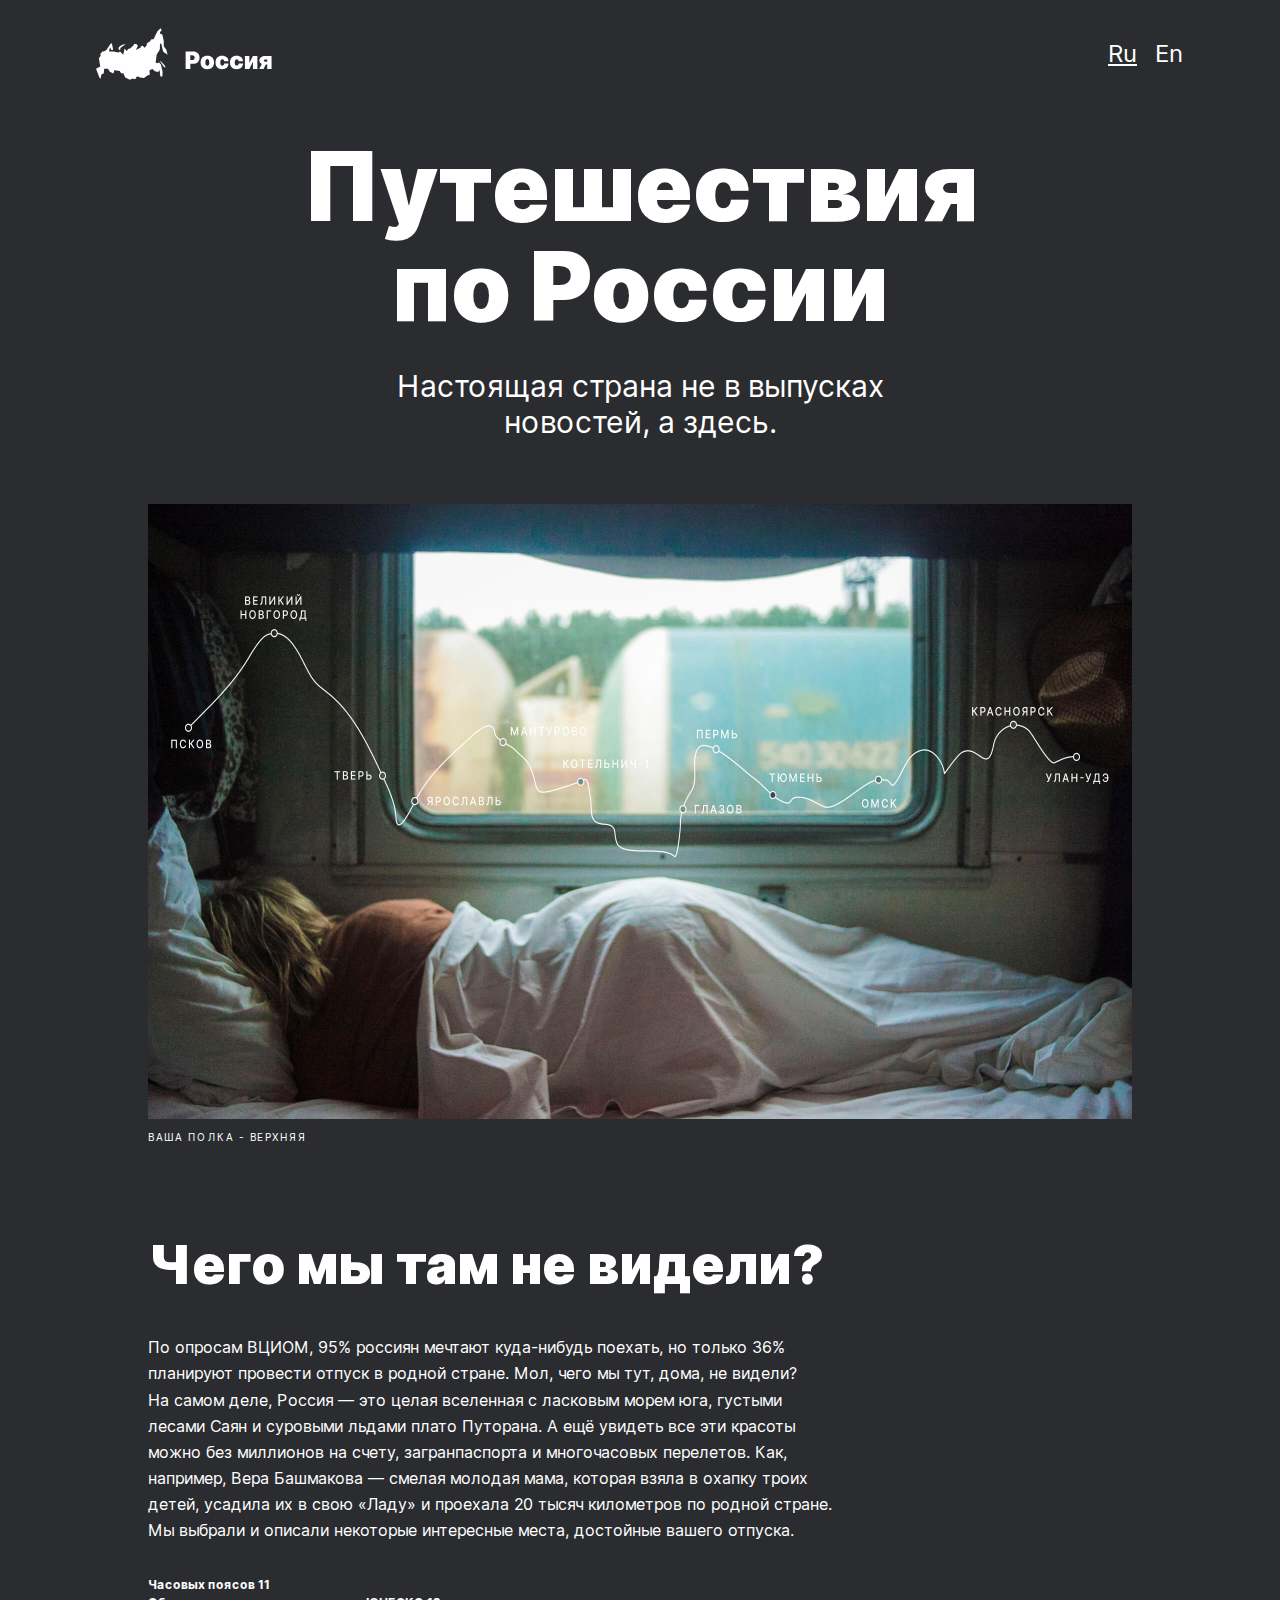
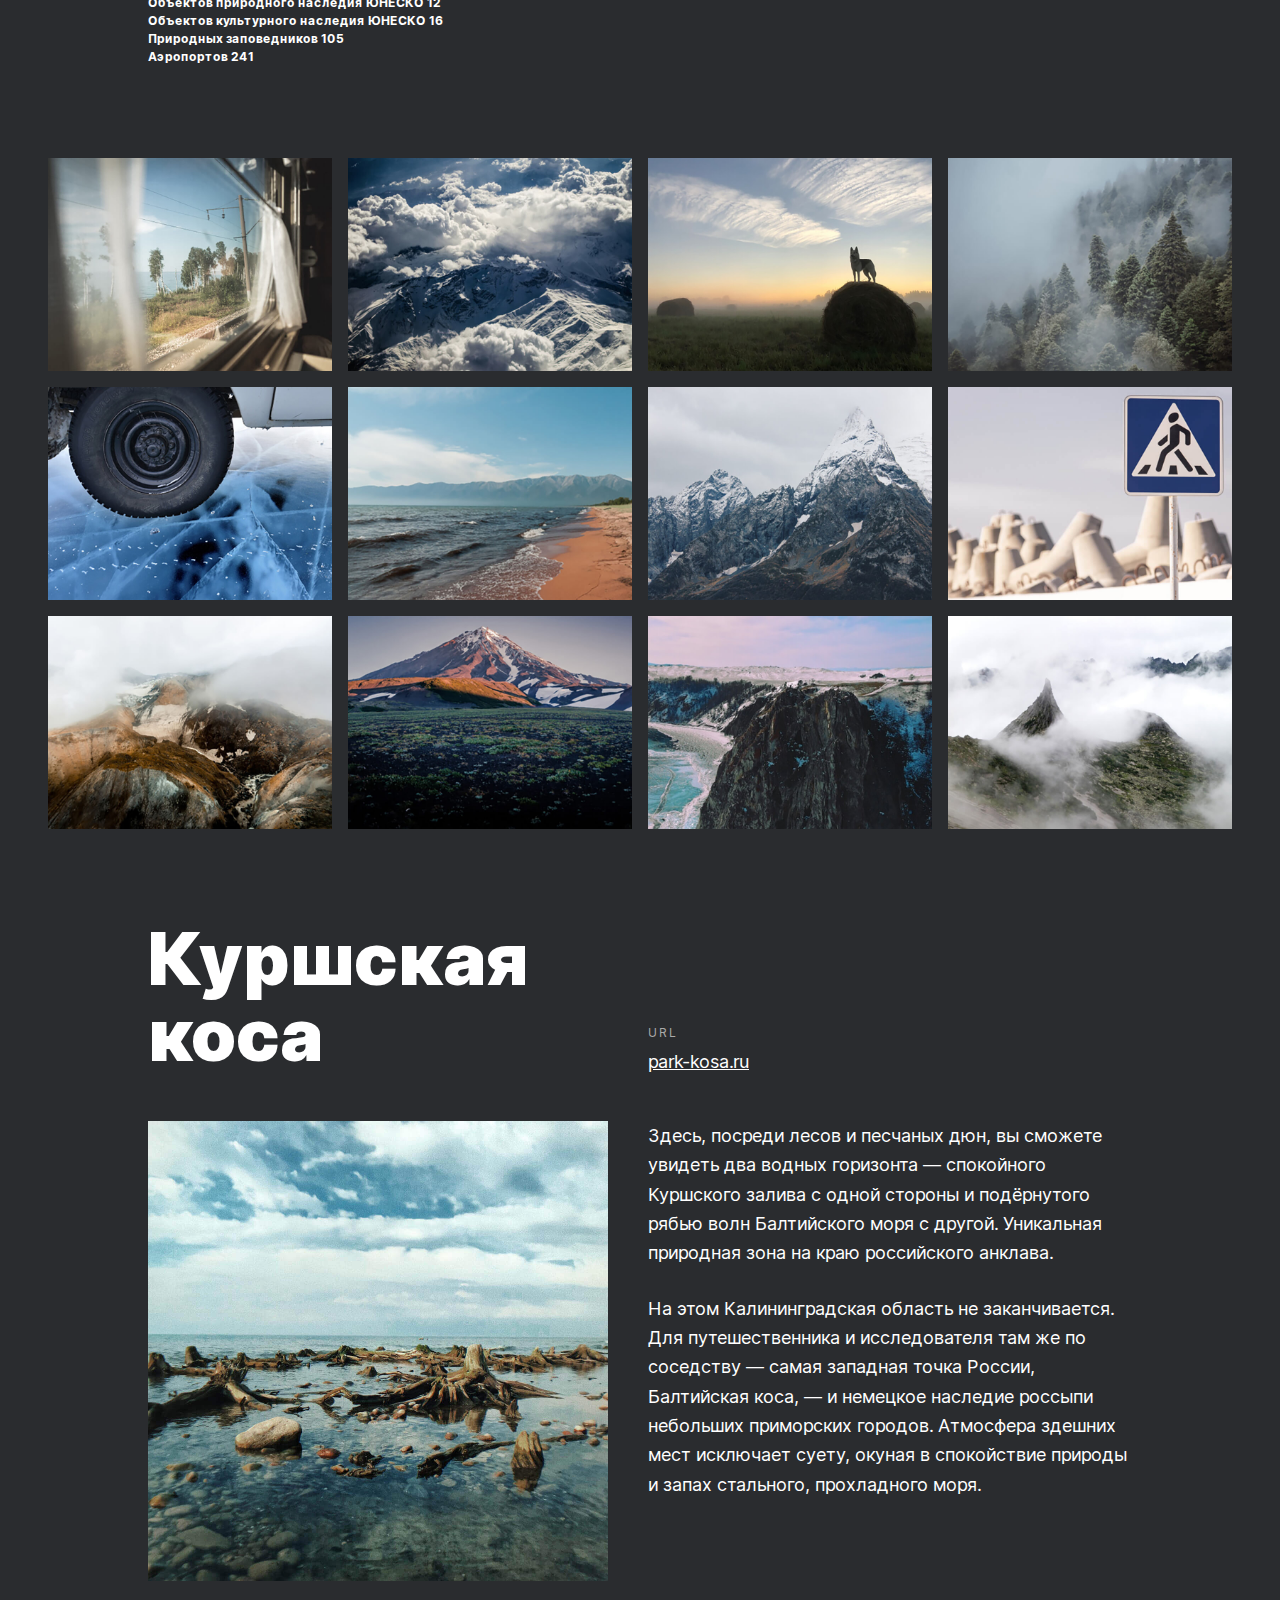
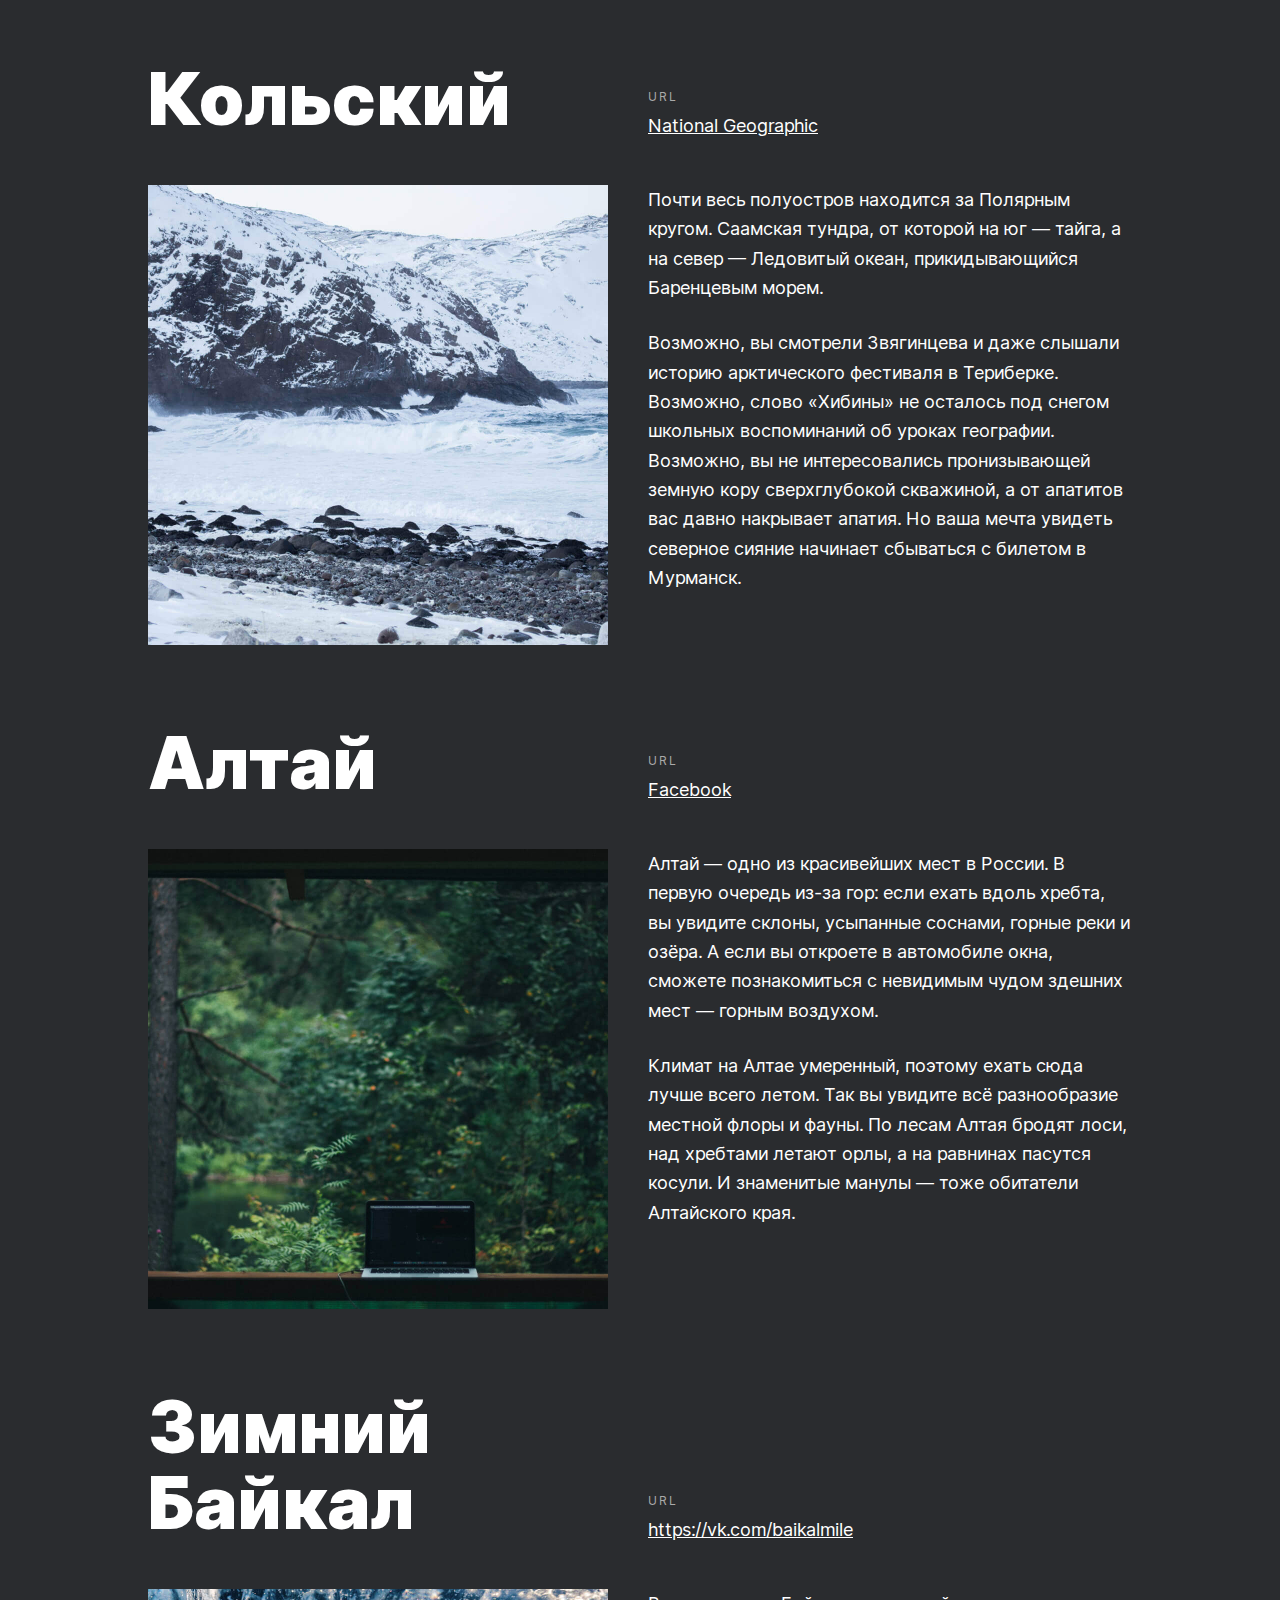
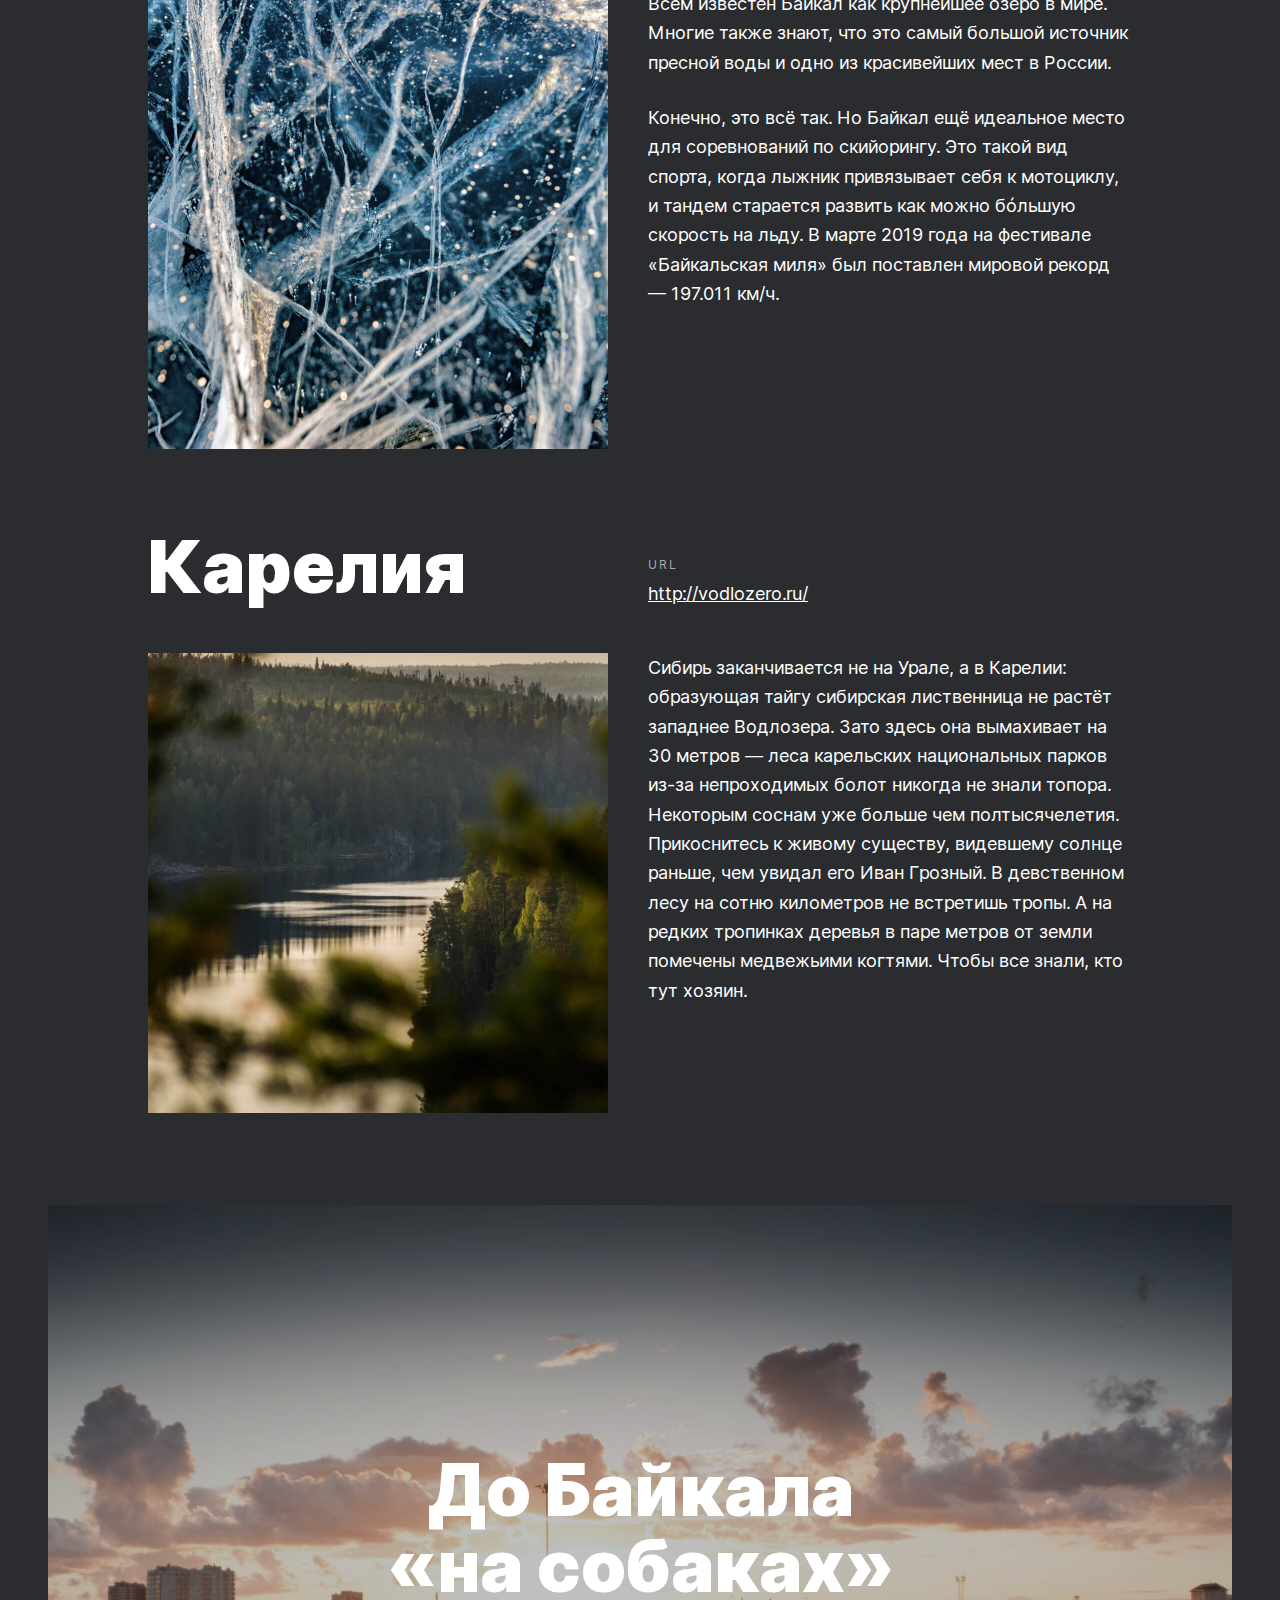
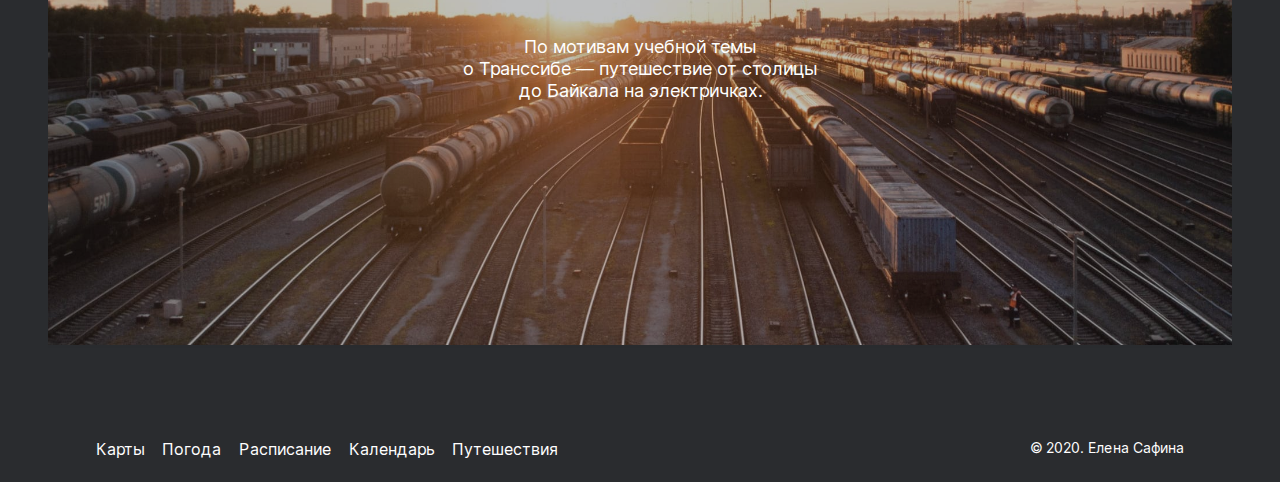
==== commit f7e9709e: "cover ok, кроме текста (не как в макете перенос на 320)" ====
--- a/travel.html
+++ b/travel.html
@@ -199,15 +199,15 @@
             </div>
 
             <div class="cover">
-                <div class="cover__overlay">
-                    <a class="cover__link" href="https://stampsy.com/na-elektrichkakh-do-baikala">
-                        <img class="cover__background" src="./images/cover-trains.jpg">
+                <a class="cover__link" href="https://stampsy.com/na-elektrichkakh-do-baikala">
+                    <img class="cover__background" src="./images/cover-trains.jpg">
+                    <div class="cover__overlay">
                         <h2 class="cover__title">До&nbsp;Байкала &laquo;на&nbsp;собаках&raquo;</h2>
                         <p class="cover__subtitle">По&nbsp;мотивам учебной темы о&nbsp;Транссибе&nbsp;&mdash;
                             путешествие
                             от&nbsp;столицы до&nbsp;Байкала на&nbsp;электричках.</p>
-                    </a>
-                </div>
+                    </div>
+                </a>
             </div>
         </main>
 
--- a/styles/travel.css
+++ b/styles/travel.css
@@ -11,7 +11,7 @@
     align-items: center;
 }
 
-/* .header {
+.header {
     display: flex;
     justify-content: space-between;
     width: 1184px;
@@ -188,9 +188,9 @@
     letter-spacing: 1.5px;
     text-transform: uppercase;
     margin: 0;
-} */
-
-/* .intro {
+}
+
+.intro {
     margin: 92px 0;
     width: 984px;
     padding-right: calc(984px - 690px);
@@ -251,9 +251,9 @@
     font-weight: bold;
     font-size: 12px;
     line-height: 18px;
-} */
-
-/* .photo-grid {
+}
+
+.photo-grid {
     display: grid;
     grid-template-columns: repeat(4, 284px);
     grid-template-rows: repeat(3, 213px);
@@ -290,9 +290,9 @@
 .photo-grid__item {
     width: 100%;
     height: 100%;
-} */
-
-/* .places {
+}
+
+.places {
     width: 984px;
     display: grid;
     margin: 92px 0;
@@ -500,18 +500,53 @@
 
 .place__paragraph:last-of-type {
     margin: 0;
-} */
+}
 
 .cover {
     width: 1184px;
-    min-height: 740px;
     margin: 0 0 92px;
-    position: relative;
+}
+
+@media screen and (min-width: 320px) and (max-width: 1279px) {
+    .cover {
+        width: 100%;
+    }
+}
+
+.cover__background {
+    width: 1184px;
+}
+
+@media screen and (min-width: 320px) and (max-width: 1279px) {
+    .cover__background {
+        width: 100%;
+    }
 }
 
 .cover__link {
     color: #fff;
     text-decoration: none;
+    display: block;
+    position: relative;
+
+}
+
+.cover__overlay {
+
+    background-color: rgba(41, 43, 46, 0.3);
+    display: flex;
+    flex-direction: column;
+    align-items: center;
+    justify-content: center;
+    position: absolute;
+    top: 0;
+    right: 0;
+    bottom: 0;
+    left: 0;
+}
+
+.cover__overlay:hover {
+    background-color: rgba(41, 43, 46, 0.8);
 }
 
 .cover__title {
@@ -519,9 +554,18 @@
     font-size: 72px;
     line-height: 76px;
     width: 560px;
-    z-index: 3;
     text-align: center;
     margin: 0 0;
+}
+
+@media screen and (min-width: 320px) and (max-width: 767px) {
+    .cover__title {
+        width: 100%;
+        padding: 0 16px;
+        box-sizing: border-box;
+        font-size: 32px;
+        line-height: 35px;
+    }
 }
 
 .cover__subtitle {
@@ -529,34 +573,19 @@
     font-size: 18px;
     line-height: 22px;
     width: 360px;
-    z-index: 3;
     text-align: center;
     margin: 32px 0 0;
 }
 
-.cover__overlay {
-    width: 100%;
-    height: 100%;
-    position: absolute;
-    z-index: 2;
-    background-color: rgba(41, 43, 46, 0.3);
-    display: flex;
-    flex-direction: column;
-    align-items: center;
-    justify-content: center;
-}
-
-.cover__overlay:hover {
-    background-color: rgba(41, 43, 46, 0.8);
-}
-
-.cover__background {
-    width: 100%;
-    height: 100%;
-    background-image: url(../images/cover-trains.jpg);
-    position: absolute;
-    z-index: 1;
-    background-size: cover;
+@media screen and (min-width: 320px) and (max-width: 767px) {
+    .cover__subtitle {
+        width: 100%;
+        padding: 0 16px;
+        box-sizing: border-box;
+        font-size: 14px;
+        line-height: 16px;
+        margin: 16px 0 0;
+    }
 }
 
 .footer {
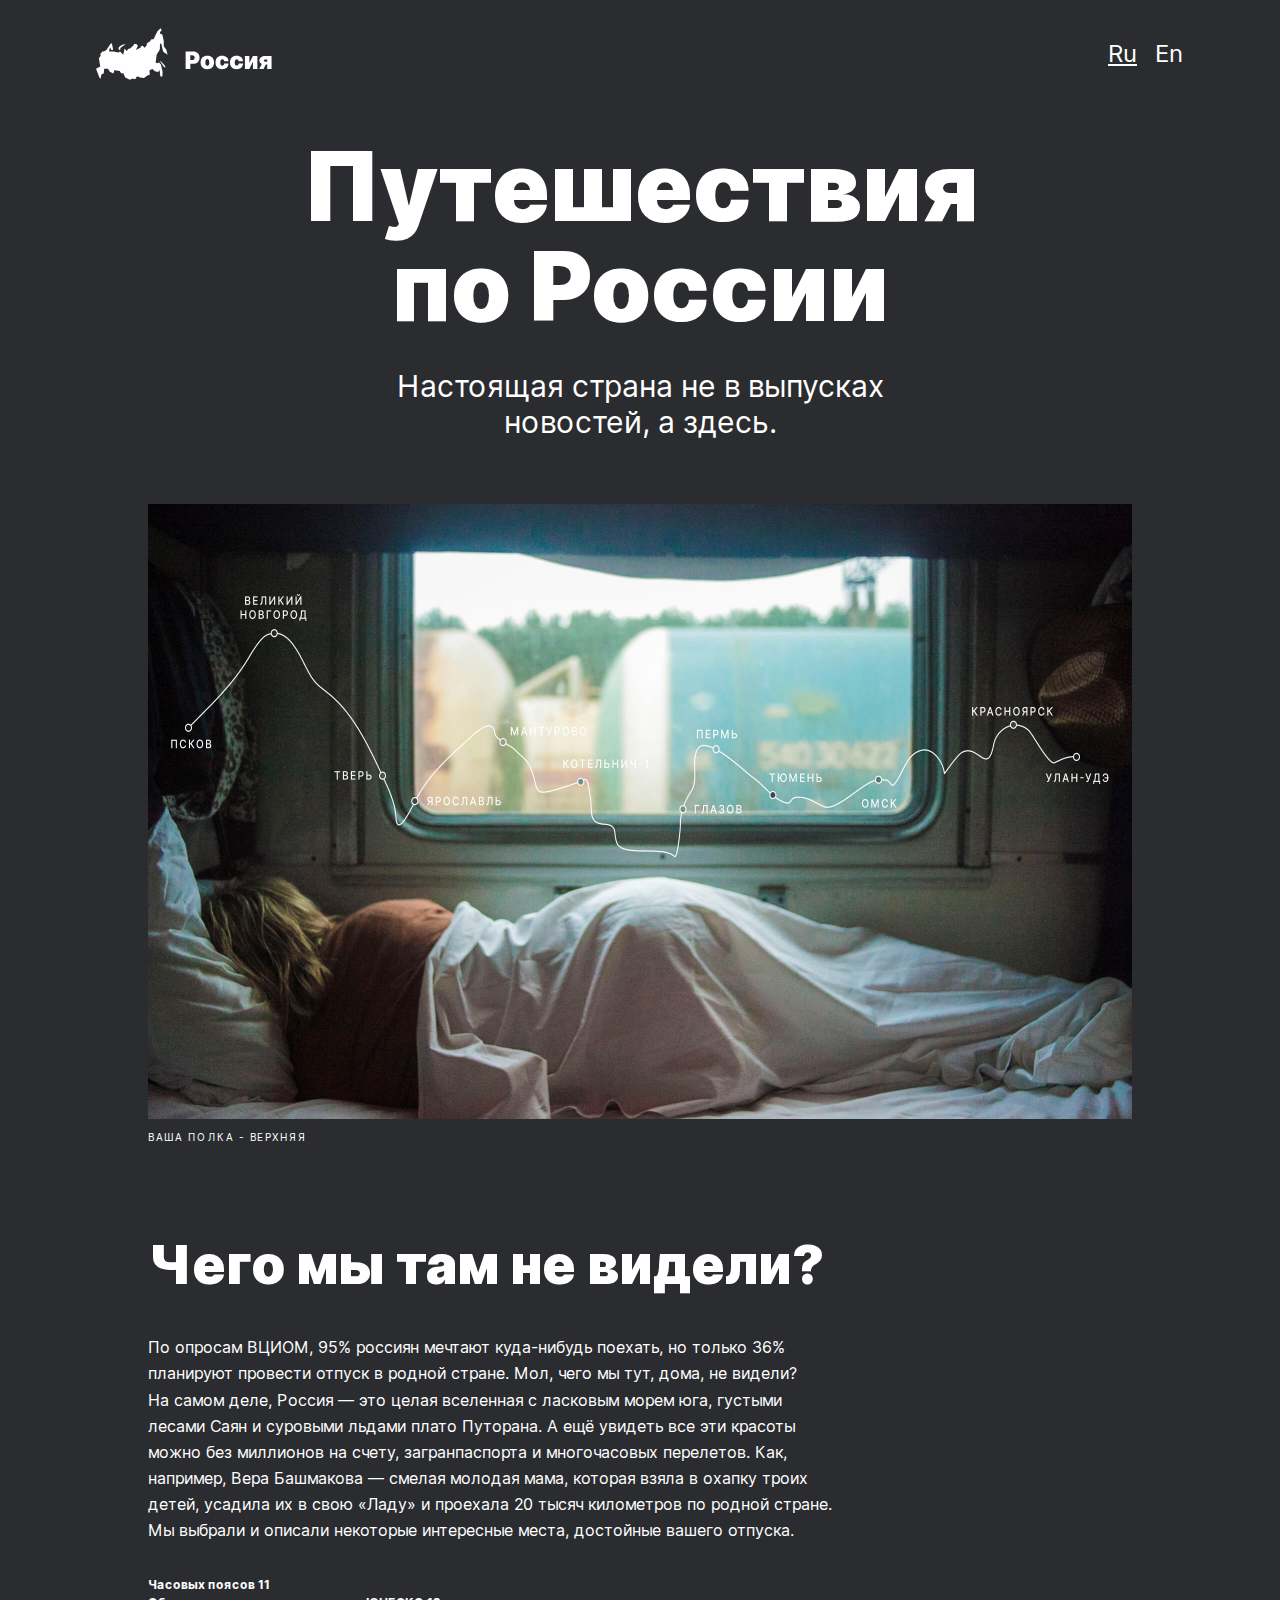
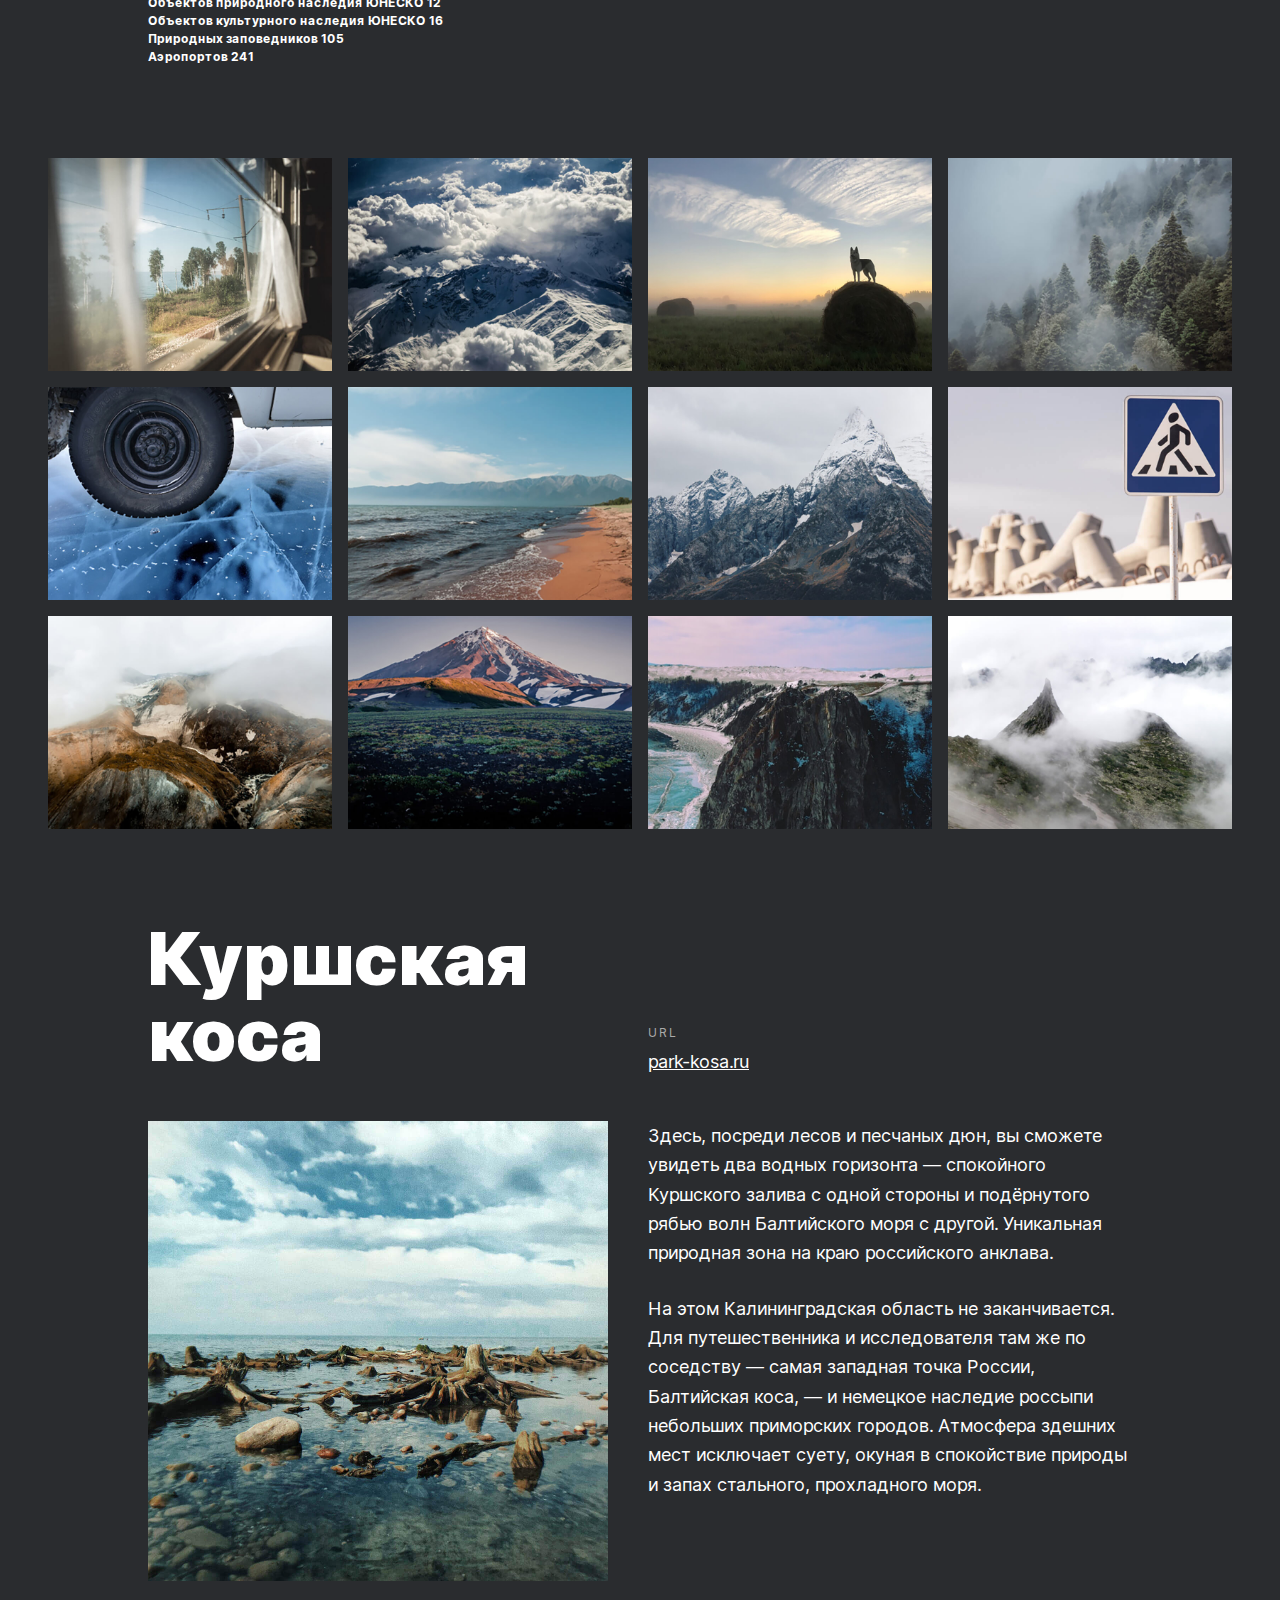
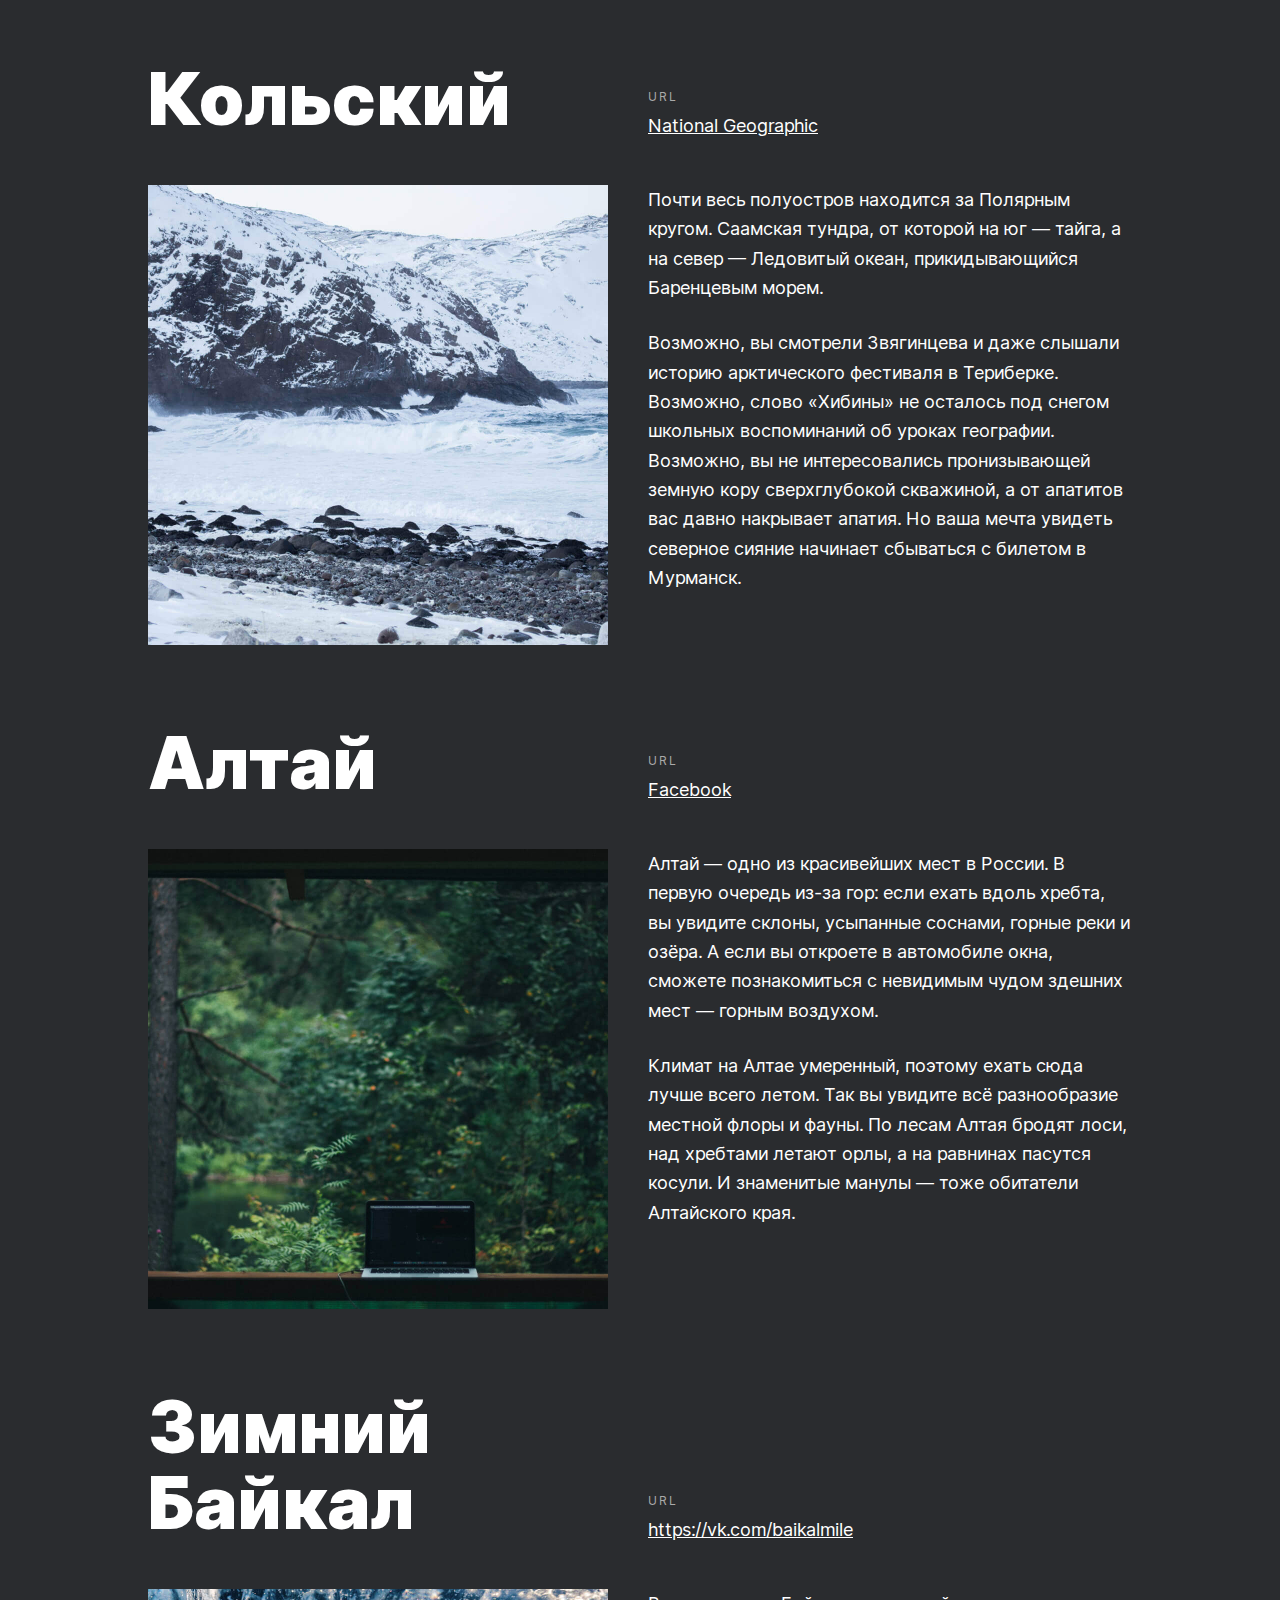
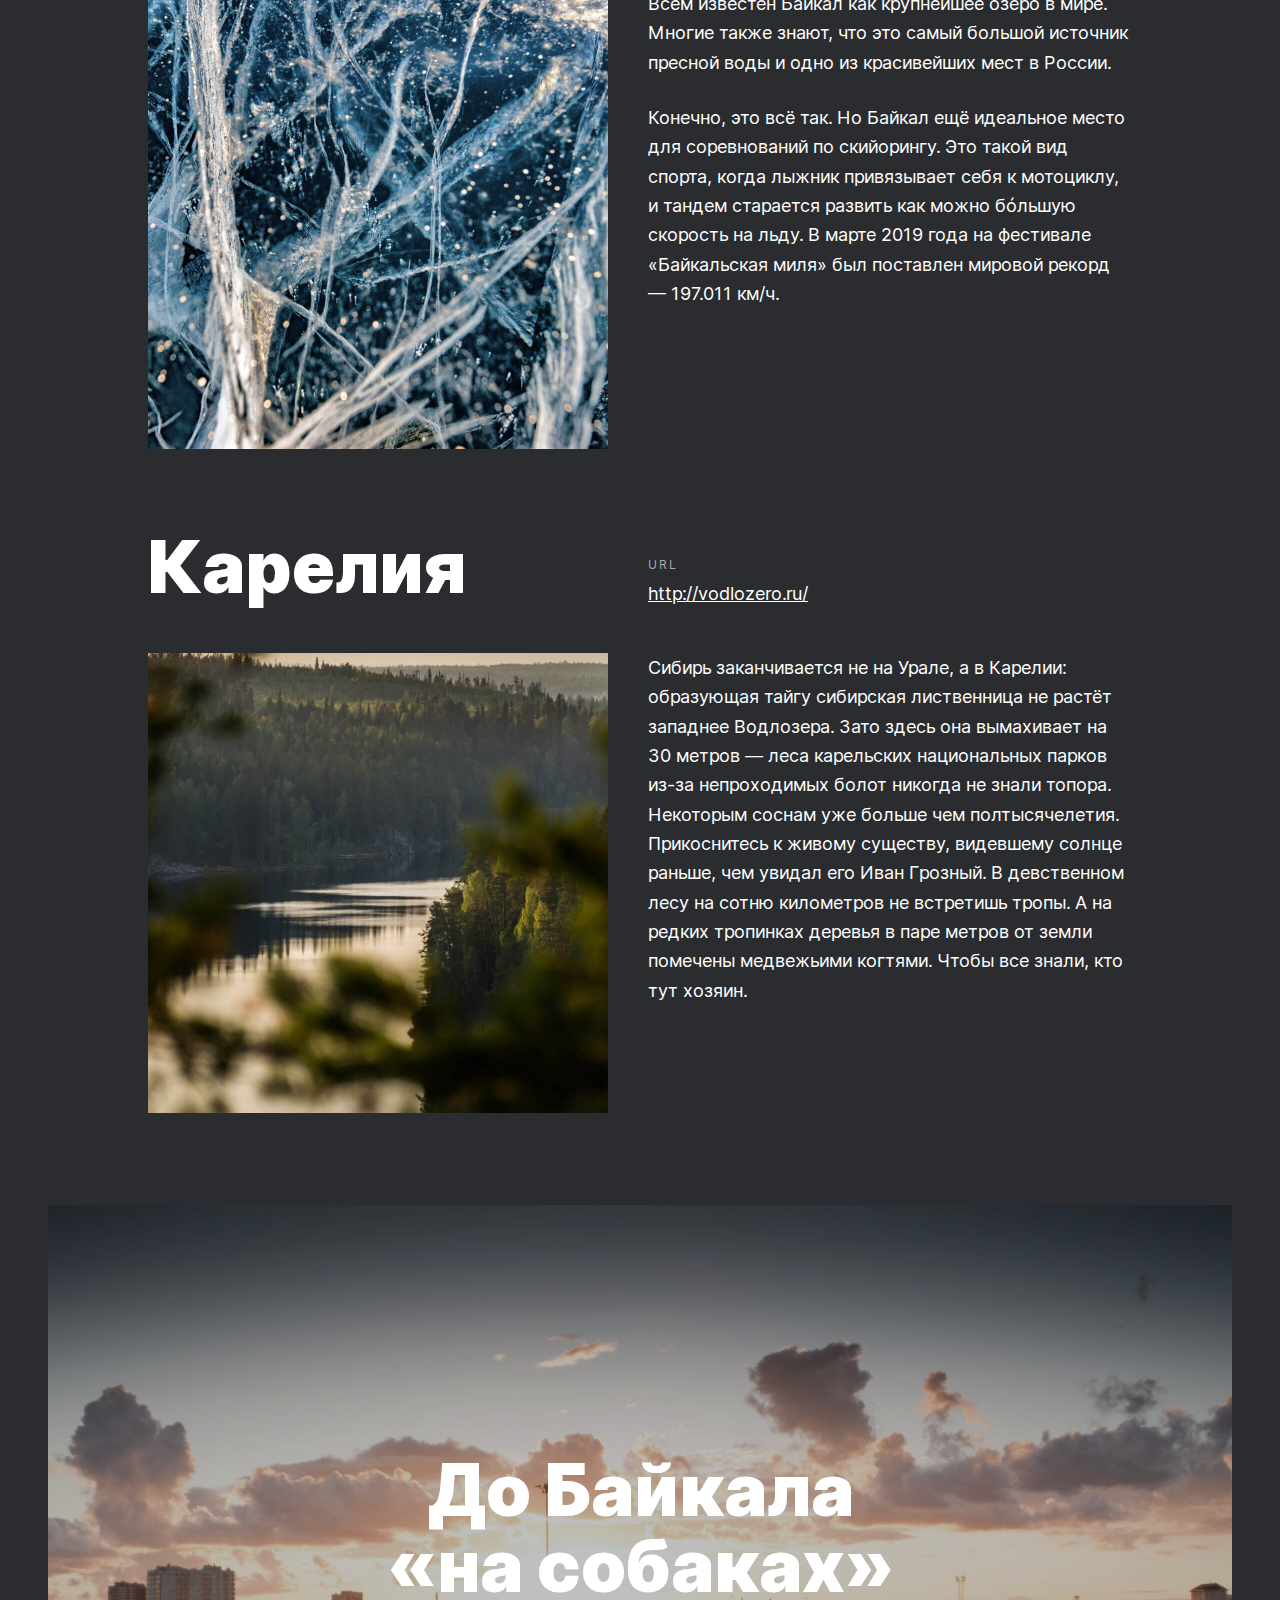
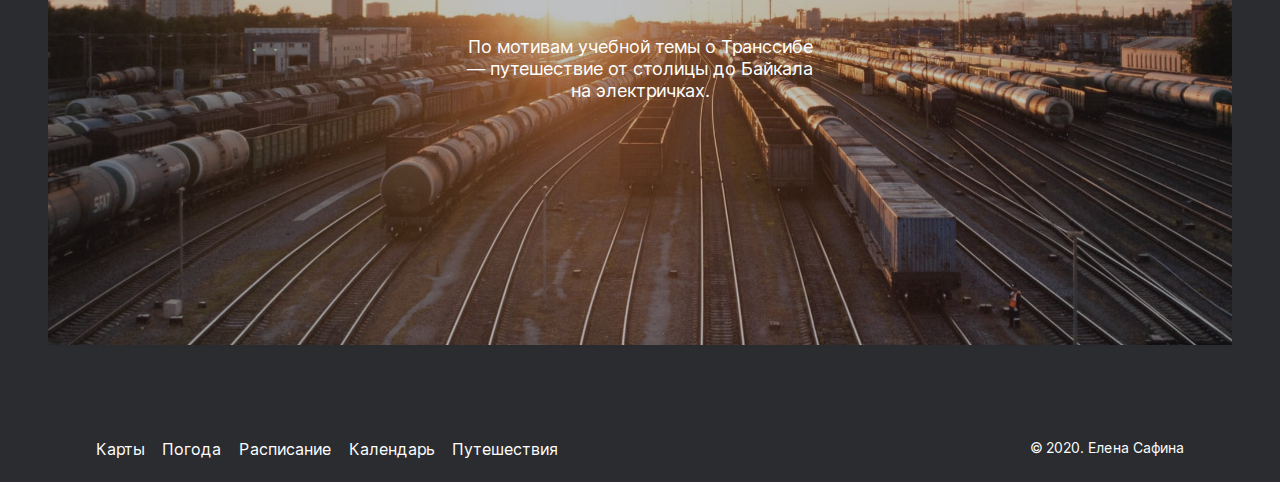
==== commit 1d927964: "пробелы и марджины" ====
--- a/travel.html
+++ b/travel.html
@@ -203,9 +203,9 @@
                     <img class="cover__background" src="./images/cover-trains.jpg">
                     <div class="cover__overlay">
                         <h2 class="cover__title">До&nbsp;Байкала &laquo;на&nbsp;собаках&raquo;</h2>
-                        <p class="cover__subtitle">По&nbsp;мотивам учебной темы о&nbsp;Транссибе&nbsp;&mdash;
+                        <p class="cover__subtitle">По&nbsp;мотивам&nbsp;учебной&nbsp;темы о&nbsp;Транссибе&mdash;
                             путешествие
-                            от&nbsp;столицы до&nbsp;Байкала на&nbsp;электричках.</p>
+                            от&nbsp;столицы&nbsp;до&nbsp;Байкала на электричках.</p>
                     </div>
                 </a>
             </div>
--- a/styles/travel.css
+++ b/styles/travel.css
@@ -558,11 +558,9 @@
     margin: 0 0;
 }
 
-@media screen and (min-width: 320px) and (max-width: 767px) {
+@media screen and (min-width: 320px) and (max-width: 600px) {
     .cover__title {
-        width: 100%;
-        padding: 0 16px;
-        box-sizing: border-box;
+        width: 288px;
         font-size: 32px;
         line-height: 35px;
     }
@@ -577,11 +575,9 @@
     margin: 32px 0 0;
 }
 
-@media screen and (min-width: 320px) and (max-width: 767px) {
+@media screen and (min-width: 320px) and (max-width: 600px) {
     .cover__subtitle {
-        width: 100%;
-        padding: 0 16px;
-        box-sizing: border-box;
+        width: 288px;
         font-size: 14px;
         line-height: 16px;
         margin: 16px 0 0;
